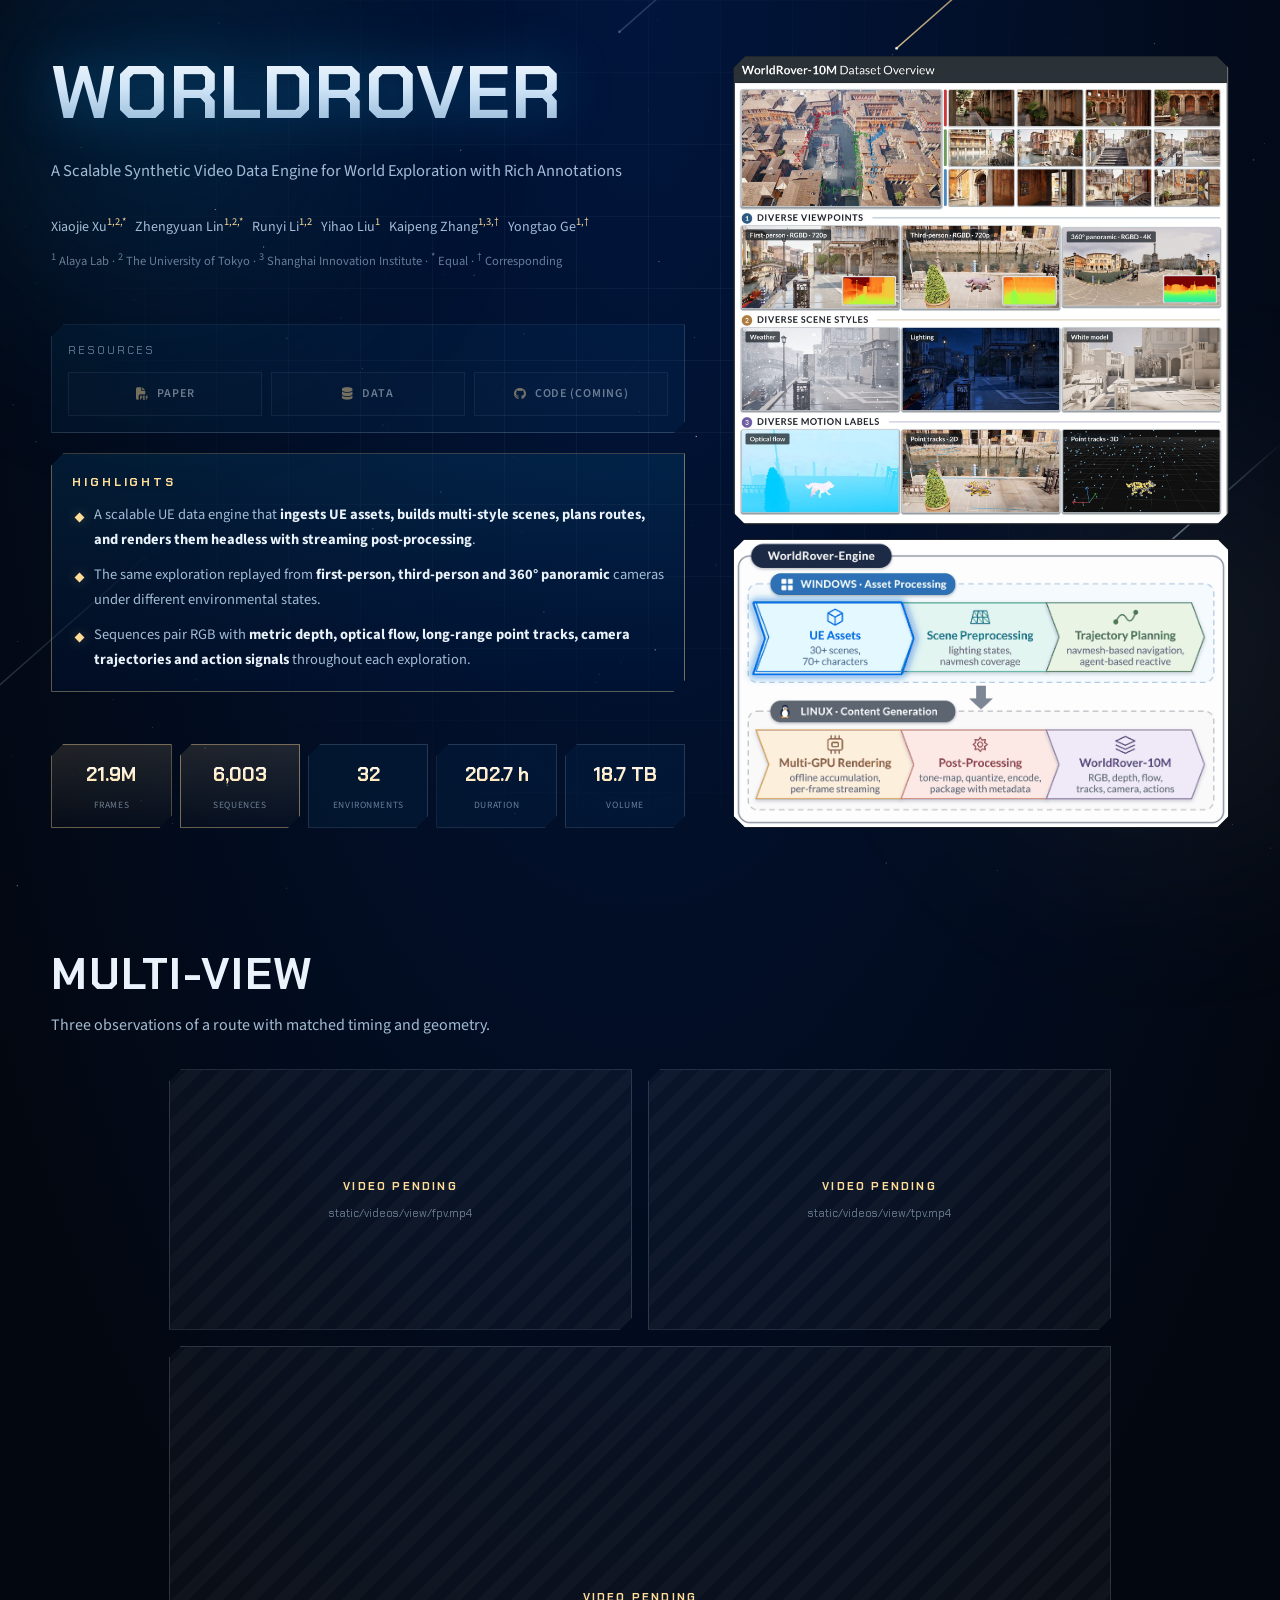
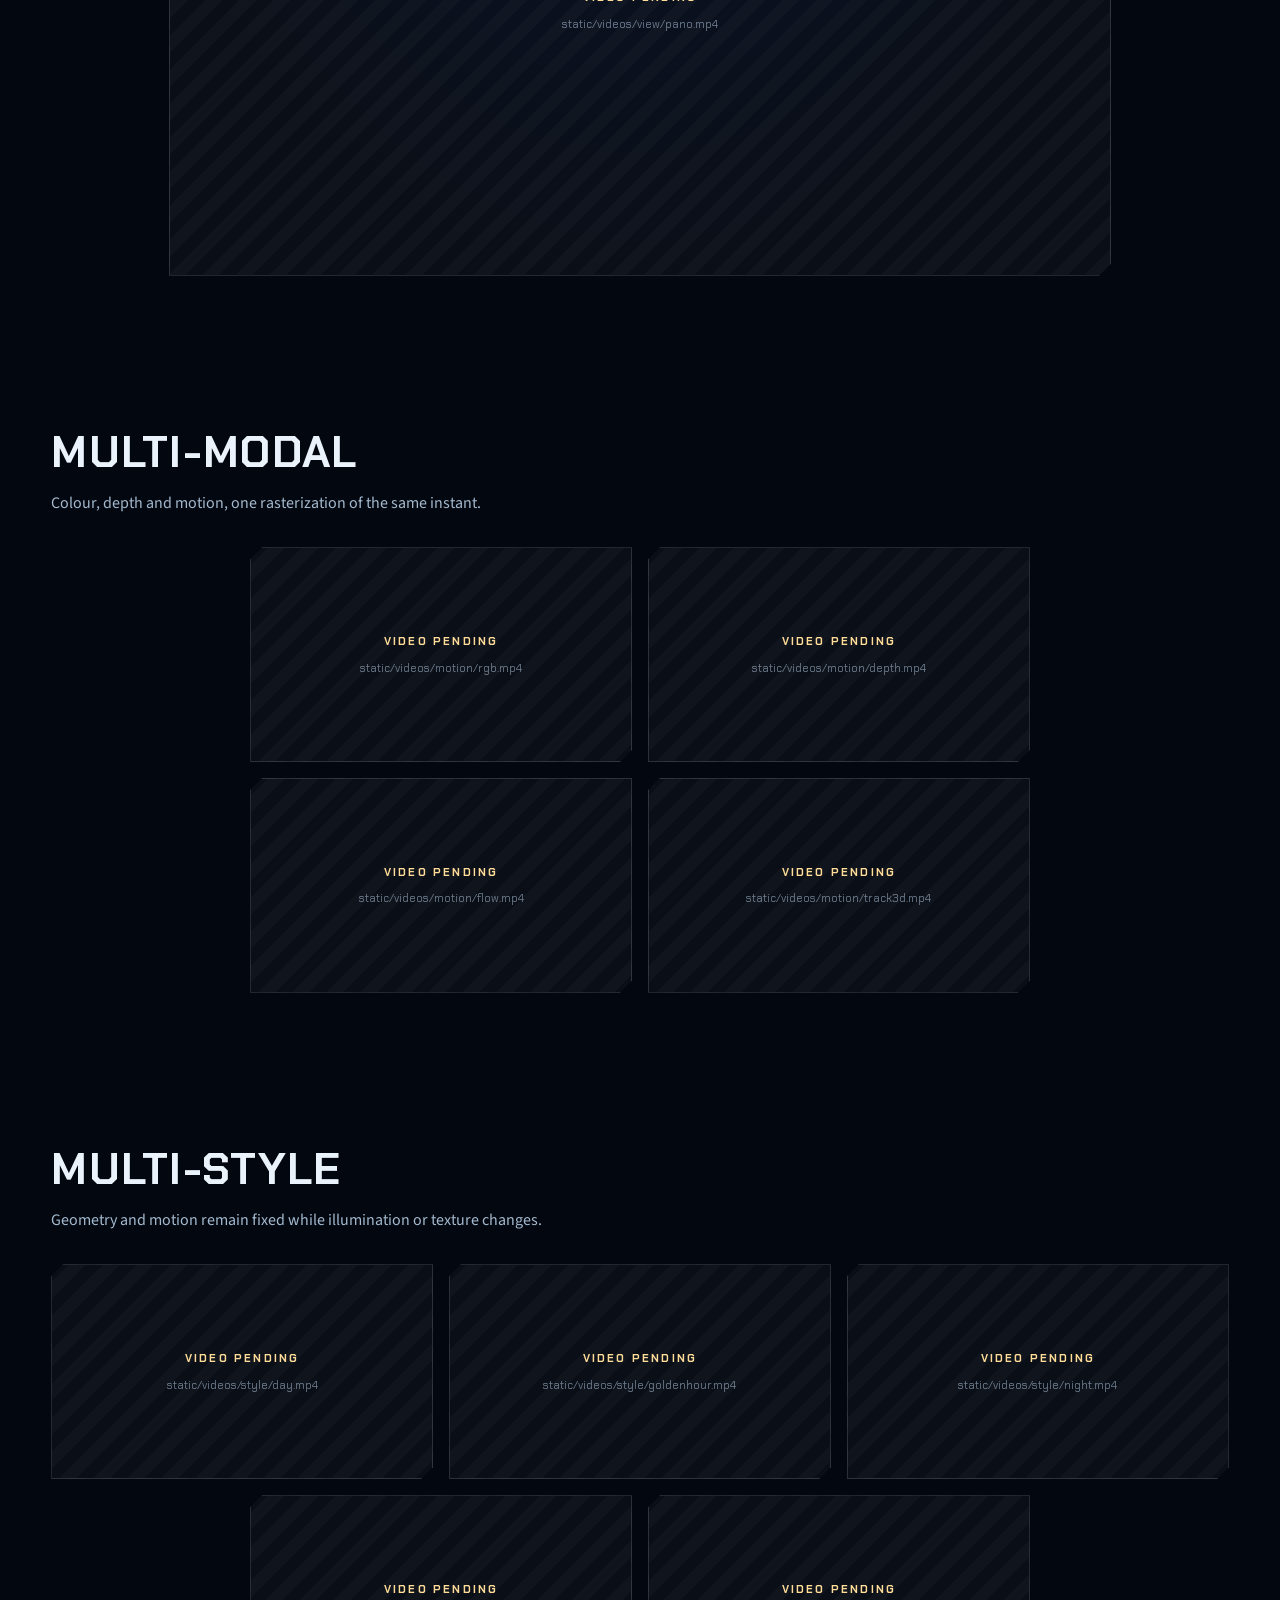
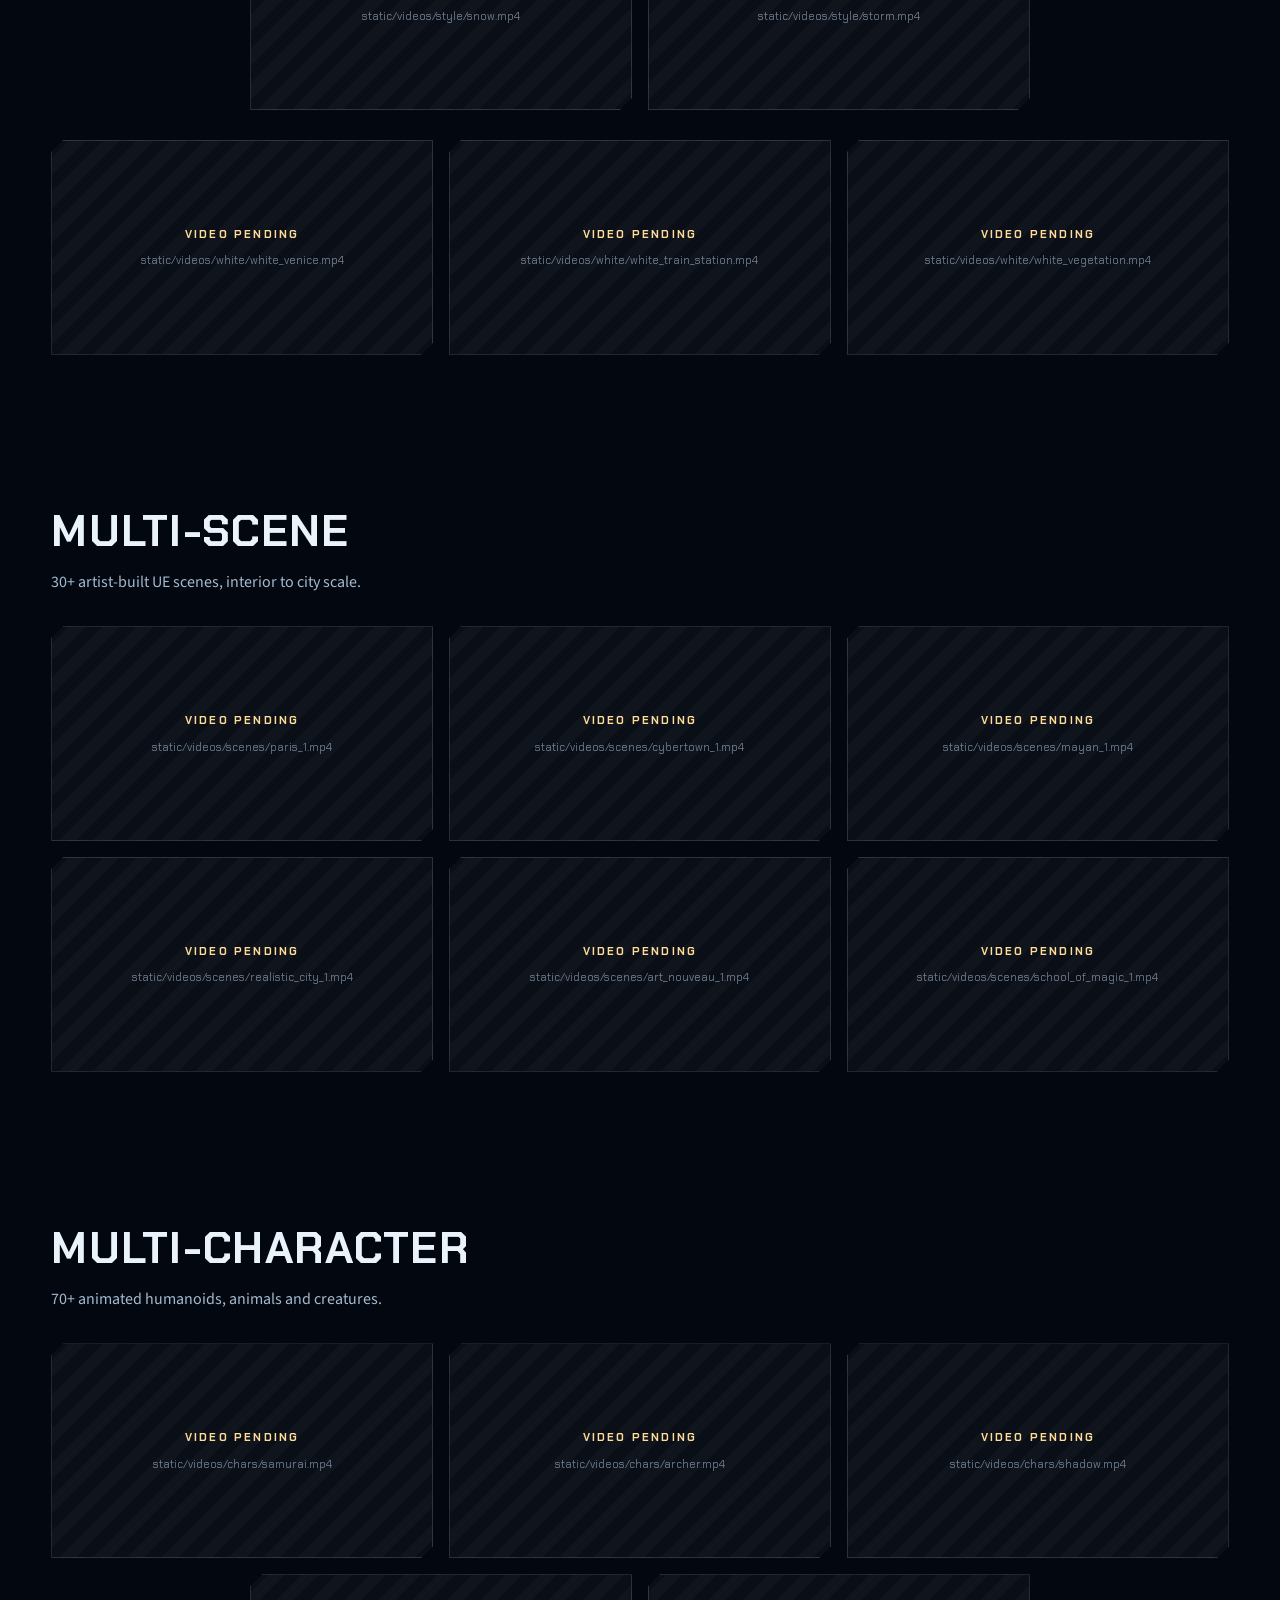
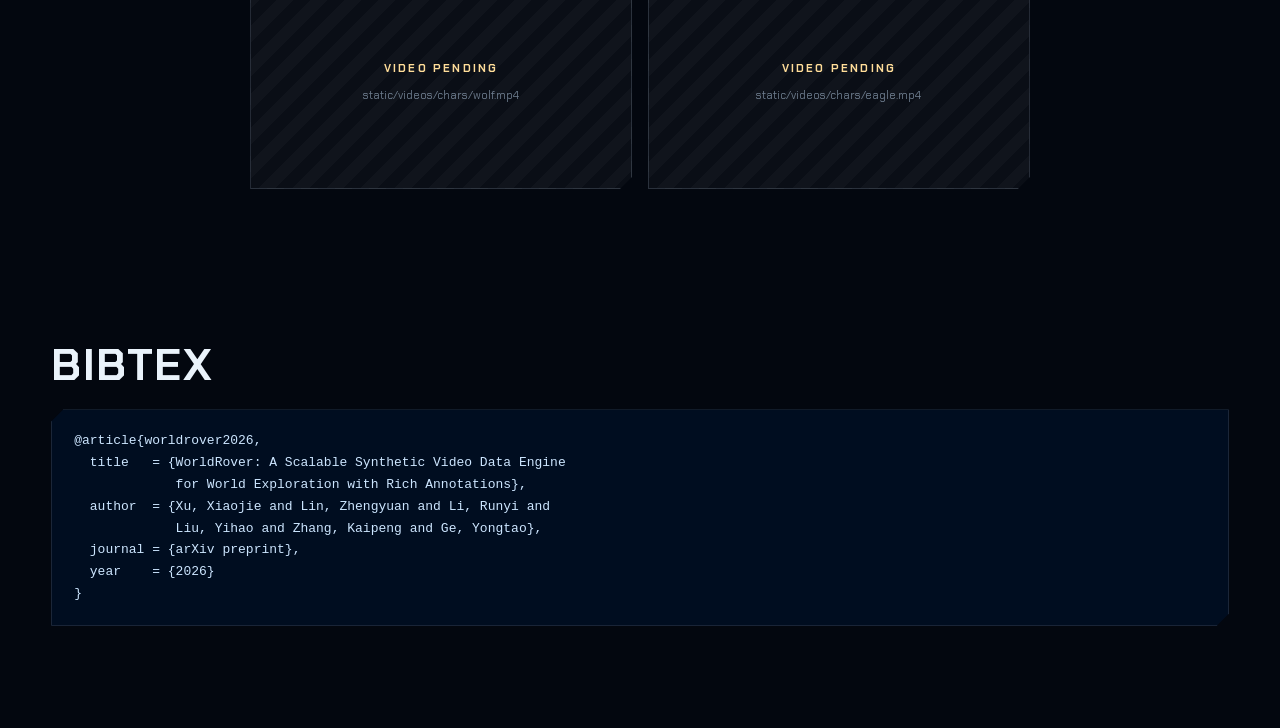
==== index.html @ b11e7f4e "Make videos play on phones, and stack every grid to one column there Playback: iOS checks muted and " ====
<!DOCTYPE html>
<html lang="en">
<head>
<meta charset="utf-8">
<meta name="viewport" content="width=device-width, initial-scale=1">
<title>WorldRover: A Scalable Synthetic Video Data Engine for World Exploration</title>
<meta name="description" content="WorldRover — a data engine for generating richly annotated, long-range explorations of artist-built environments.">

<meta property="og:title" content="WorldRover: A Scalable Synthetic Video Data Engine for World Exploration">
<meta property="og:description" content="A data engine for generating richly annotated, long-range explorations of artist-built environments.">
<meta property="og:url" content="https://alayalab.github.io/WorldRover/">
<meta property="og:image" content="https://alayalab.github.io/WorldRover/static/images/teaser.jpg">
<meta name="twitter:card" content="summary_large_image">

<link rel="icon" href="data:,">
<link rel="preconnect" href="https://fonts.googleapis.com">
<link rel="preconnect" href="https://fonts.gstatic.com" crossorigin>
<link href="https://fonts.googleapis.com/css2?family=Inter+Tight:wght@300;400;500;600;700&family=Space+Grotesk:wght@400;500;600;700&family=Chakra+Petch:wght@500;600;700&family=Source+Sans+3:wght@400;600;700&display=swap" rel="stylesheet">
<link rel="stylesheet" href="https://cdnjs.cloudflare.com/ajax/libs/font-awesome/6.5.0/css/all.min.css">
<link rel="stylesheet" href="static/css/site.css">
<link rel="stylesheet" href="static/css/sc2.css">
</head>
<body>

<div class="grid-bg"></div>
<div class="glow a"></div>
<div class="glow b"></div>
<div class="scroll-progress" id="progress"></div>

<nav class="side-nav">
  <a class="home" href="#top"><span class="lbl">WorldRover</span><span class="bar"></span></a>
  <a href="#multi-view"><span class="lbl">View</span><span class="bar"></span></a>
  <a href="#multi-modal"><span class="lbl">Modal</span><span class="bar"></span></a>
  <a href="#multi-style"><span class="lbl">Style</span><span class="bar"></span></a>
  <a href="#multi-scene"><span class="lbl">Scene</span><span class="bar"></span></a>
  <a href="#multi-character"><span class="lbl">Character</span><span class="bar"></span></a>
</nav>

<main id="top">

  <!-- ================= HERO ================= -->
  <section class="article-hero">
    <div class="wrap hero-grid">
      <div class="hero-text">
        <h1 class="hero-title"><span class="grad-accent">WorldRover</span></h1>
        <p class="hero-sub">A Scalable Synthetic Video Data Engine for World Exploration with Rich Annotations</p>
        <p class="hero-authors">
          Xiaojie Xu<sup>1,2,*</sup> &nbsp; Zhengyuan Lin<sup>1,2,*</sup> &nbsp; Runyi Li<sup>1,2</sup> &nbsp;
          Yihao Liu<sup>1</sup> &nbsp; Kaipeng Zhang<sup>1,3,†</sup> &nbsp; Yongtao Ge<sup>1,†</sup>
        </p>
        <p class="hero-affil"><sup>1</sup> Alaya Lab · <sup>2</sup> The University of Tokyo · <sup>3</sup> Shanghai Innovation Institute · <sup>*</sup> Equal · <sup>†</sup> Corresponding</p>

        <div class="release-links">
          <div class="release-links__title">Resources</div>
          <div class="release-links__grid">
            <a class="release-link release-link--dim" href="#"><i class="fas fa-file-pdf"></i> Paper</a>
            <a class="release-link release-link--dim" href="#"><i class="fas fa-database"></i> Data</a>
            <a class="release-link release-link--dim" href="#"><i class="fab fa-github"></i> Code (coming)</a>
          </div>
        </div>

        <div class="tldr-card">
          <div class="tldr-title">Highlights</div>
          <ul class="tldr-list">
            <li>A scalable UE data engine that <strong>ingests UE assets, builds multi-style scenes, plans routes, and renders them headless with streaming post-processing</strong>.</li>
            <li>The same exploration replayed from <strong>first-person, third-person and 360° panoramic</strong> cameras under different environmental states.</li>
            <li>Sequences pair RGB with <strong>metric depth, optical flow, long-range point tracks, camera trajectories and action signals</strong> throughout each exploration.</li>
          </ul>
        </div>

        <div class="stats-grid hero-stats">
          <div class="stat-card stat-card--hi"><div class="stat-value">21.9M</div><div class="stat-label">Frames</div></div>
          <div class="stat-card stat-card--hi"><div class="stat-value">6,003</div><div class="stat-label">Sequences</div></div>
          <div class="stat-card"><div class="stat-value">32</div><div class="stat-label">Environments</div></div>
          <div class="stat-card"><div class="stat-value">202.7 h</div><div class="stat-label">Duration</div></div>
          <div class="stat-card"><div class="stat-value">18.7 TB</div><div class="stat-label">Volume</div></div>
        </div>
      </div>

      <div class="hero-media">
        <div class="media-frame">
          <img src="static/images/teaser.jpg" alt="WorldRover-10M at a glance: diverse viewpoints, scene styles and motion labels.">
        </div>
        <div class="media-frame">
          <img src="static/images/engine.gif" alt="WorldRover-Engine pipeline, each stage highlighted in turn: asset processing on a Windows editor host, content generation headless on a multi-GPU Linux host.">
        </div>
      </div>
    </div>
  </section>

  <!-- ================= 02 MULTI-VIEW ================= -->
  <section class="block" id="multi-view">
    <div class="wrap reveal">
      <h2 class="title">Multi-View</h2>
      <p class="title-sub">Three observations of a route with matched timing and geometry.</p>
      <div class="shrink" data-sync>
        <div class="vgrid half">
        <figure>
          <div class="stage vid" data-src="static/videos/view/fpv.mp4">
            <span class="badge">First-person</span>
            <video muted loop playsinline webkit-playsinline preload="metadata" poster="static/videos/view/fpv.jpg"></video>
          </div>
        </figure>
        <figure>
          <div class="stage vid" data-src="static/videos/view/tpv.mp4">
            <span class="badge">Third-person</span>
            <video muted loop playsinline webkit-playsinline preload="metadata" poster="static/videos/view/tpv.jpg"></video>
          </div>
        </figure>
        </div>
        <div class="vgrid" style="margin-top:16px">
        <figure style="flex-basis:100%">
          <div class="stage vid pano" data-src="static/videos/view/pano.mp4">
            <span class="badge">360° panoramic</span>
            <video muted loop playsinline webkit-playsinline preload="metadata" poster="static/videos/view/pano.jpg"></video>
          </div>
        </figure>
        </div>
      </div>
    </div>
  </section>

  <!-- ================= 03 MULTI-MODAL ================= -->
  <section class="block" id="multi-modal">
    <div class="wrap reveal">
      <h2 class="title">Multi-Modal</h2>
      <p class="title-sub">Colour, depth and motion, one rasterization of the same instant.</p>
      <div class="vgrid two" data-sync>
        <figure>
          <div class="stage vid" data-src="static/videos/motion/rgb.mp4">
            <span class="badge">RGB video</span>
            <video muted loop playsinline webkit-playsinline preload="metadata" poster="static/videos/motion/rgb.jpg"></video>
          </div>
        </figure>
        <figure>
          <div class="stage vid" data-src="static/videos/motion/depth.mp4">
            <span class="badge">Metric depth</span>
            <video muted loop playsinline webkit-playsinline preload="metadata" poster="static/videos/motion/depth.jpg"></video>
          </div>
        </figure>
        <figure>
          <div class="stage vid" data-src="static/videos/motion/flow.mp4">
            <span class="badge">Optical flow</span>
            <video muted loop playsinline webkit-playsinline preload="metadata" poster="static/videos/motion/flow.jpg"></video>
          </div>
        </figure>
        <figure>
          <div class="stage vid" data-src="static/videos/motion/track3d.mp4">
            <span class="badge">Long-range point tracks</span>
            <video muted loop playsinline webkit-playsinline preload="metadata" poster="static/videos/motion/track3d.jpg"></video>
          </div>
        </figure>
      </div>
    </div>
  </section>

  <!-- ================= 04 MULTI-STYLE ================= -->
  <section class="block" id="multi-style">
    <div class="wrap reveal">
      <h2 class="title">Multi-Style</h2>
      <p class="title-sub">Geometry and motion remain fixed while illumination or texture changes.</p>
      <div class="vgrid" data-sync>
        <figure>
          <div class="stage vid" data-src="static/videos/style/day.mp4">
            <span class="badge">Day</span>
            <video muted loop playsinline webkit-playsinline preload="metadata" poster="static/videos/style/day.jpg"></video>
          </div>
        </figure>
        <figure>
          <div class="stage vid" data-src="static/videos/style/goldenhour.mp4">
            <span class="badge">Golden hour</span>
            <video muted loop playsinline webkit-playsinline preload="metadata" poster="static/videos/style/goldenhour.jpg"></video>
          </div>
        </figure>
        <figure>
          <div class="stage vid" data-src="static/videos/style/night.mp4">
            <span class="badge">Night</span>
            <video muted loop playsinline webkit-playsinline preload="metadata" poster="static/videos/style/night.jpg"></video>
          </div>
        </figure>
        <figure>
          <div class="stage vid" data-src="static/videos/style/snow.mp4">
            <span class="badge">Snow</span>
            <video muted loop playsinline webkit-playsinline preload="metadata" poster="static/videos/style/snow.jpg"></video>
          </div>
        </figure>
        <figure>
          <div class="stage vid" data-src="static/videos/style/storm.mp4">
            <span class="badge">Storm</span>
            <video muted loop playsinline webkit-playsinline preload="metadata" poster="static/videos/style/storm.jpg"></video>
          </div>
        </figure>
      </div>
      <div class="vgrid">
        <figure>
          <div class="stage vid" data-src="static/videos/white/white_venice.mp4">
            <span class="badge">White model · Venice</span>
            <video muted loop playsinline webkit-playsinline preload="metadata" poster="static/videos/white/white_venice.jpg"></video>
          </div>
        </figure>
        <figure>
          <div class="stage vid" data-src="static/videos/white/white_train_station.mp4">
            <span class="badge">White model · Train station</span>
            <video muted loop playsinline webkit-playsinline preload="metadata" poster="static/videos/white/white_train_station.jpg"></video>
          </div>
        </figure>
        <figure>
          <div class="stage vid" data-src="static/videos/white/white_vegetation.mp4">
            <span class="badge">White model · Village</span>
            <video muted loop playsinline webkit-playsinline preload="metadata" poster="static/videos/white/white_vegetation.jpg"></video>
          </div>
        </figure>
      </div>
    </div>
  </section>

  <!-- ================= 05 MULTI-SCENE ================= -->
  <section class="block" id="multi-scene">
    <div class="wrap reveal">
      <h2 class="title">Multi-Scene</h2>
      <p class="title-sub">30+ artist-built UE scenes, interior to city scale.</p>
      <div class="vgrid">
        <figure>
          <div class="stage vid" data-src="static/videos/scenes/paris_1.mp4">
            <span class="badge">Paris</span>
            <video muted loop playsinline webkit-playsinline preload="metadata" poster="static/videos/scenes/paris_1.jpg"></video>
          </div>
        </figure>
        <figure>
          <div class="stage vid" data-src="static/videos/scenes/cybertown_1.mp4">
            <span class="badge">Cyberpunk</span>
            <video muted loop playsinline webkit-playsinline preload="metadata" poster="static/videos/scenes/cybertown_1.jpg"></video>
          </div>
        </figure>
        <figure>
          <div class="stage vid" data-src="static/videos/scenes/mayan_1.mp4">
            <span class="badge">Mayan</span>
            <video muted loop playsinline webkit-playsinline preload="metadata" poster="static/videos/scenes/mayan_1.jpg"></video>
          </div>
        </figure>
        <figure>
          <div class="stage vid" data-src="static/videos/scenes/realistic_city_1.mp4">
            <span class="badge">Island city</span>
            <video muted loop playsinline webkit-playsinline preload="metadata" poster="static/videos/scenes/realistic_city_1.jpg"></video>
          </div>
        </figure>
        <figure>
          <div class="stage vid" data-src="static/videos/scenes/art_nouveau_1.mp4">
            <span class="badge">Art nouveau</span>
            <video muted loop playsinline webkit-playsinline preload="metadata" poster="static/videos/scenes/art_nouveau_1.jpg"></video>
          </div>
        </figure>
        <figure>
          <div class="stage vid" data-src="static/videos/scenes/school_of_magic_1.mp4">
            <span class="badge">Magic school</span>
            <video muted loop playsinline webkit-playsinline preload="metadata" poster="static/videos/scenes/school_of_magic_1.jpg"></video>
          </div>
        </figure>
      </div>    </div>
  </section>

  <!-- ================= 06 MULTI-CHARACTER ================= -->
  <section class="block" id="multi-character">
    <div class="wrap reveal">
      <h2 class="title">Multi-Character</h2>
      <p class="title-sub">70+ animated humanoids, animals and creatures.</p>
      <div class="vgrid">
        <figure>
          <div class="stage vid" data-src="static/videos/chars/samurai.mp4">
            <span class="badge">Samurai</span>
            <video muted loop playsinline webkit-playsinline preload="metadata" poster="static/videos/chars/samurai.jpg"></video>
          </div>
        </figure>
        <figure>
          <div class="stage vid" data-src="static/videos/chars/archer.mp4">
            <span class="badge">Archer</span>
            <video muted loop playsinline webkit-playsinline preload="metadata" poster="static/videos/chars/archer.jpg"></video>
          </div>
        </figure>
        <figure>
          <div class="stage vid" data-src="static/videos/chars/shadow.mp4">
            <span class="badge">Shadow</span>
            <video muted loop playsinline webkit-playsinline preload="metadata" poster="static/videos/chars/shadow.jpg"></video>
          </div>
        </figure>
        <figure>
          <div class="stage vid" data-src="static/videos/chars/wolf.mp4">
            <span class="badge">Wolf</span>
            <video muted loop playsinline webkit-playsinline preload="metadata" poster="static/videos/chars/wolf.jpg"></video>
          </div>
        </figure>
        <figure>
          <div class="stage vid" data-src="static/videos/chars/eagle.mp4">
            <span class="badge">Eagle</span>
            <video muted loop playsinline webkit-playsinline preload="metadata" poster="static/videos/chars/eagle.jpg"></video>
          </div>
        </figure>
      </div>    </div>
  </section>

  <!-- ================= BIBTEX ================= -->
  <section class="block" id="bibtex">
    <div class="wrap reveal">
      <h2 class="title">BibTeX</h2>
<pre><code>@article{worldrover2026,
  title   = {WorldRover: A Scalable Synthetic Video Data Engine
             for World Exploration with Rich Annotations},
  author  = {Xu, Xiaojie and Lin, Zhengyuan and Li, Runyi and
             Liu, Yihao and Zhang, Kaipeng and Ge, Yongtao},
  journal = {arXiv preprint},
  year    = {2026}
}</code></pre>
    </div>
  </section>

</main>

<script src="static/js/site.js"></script>
<script src="static/js/stars.js"></script>
</body>
</html>
---- static/css/site.css ----
/* WorldRover project page — renderer theme (after renderer-style.css).
   Dark violet, Inter Tight + Space Grotesk, fixed masked grid and glows. */

*,*::before,*::after{margin:0;padding:0;box-sizing:border-box}

:root{
  --accent:#b7a5ff;
  --accent-2:#7ad6ff;
  --accent-glow:rgba(183,165,255,.25);
  --bg:#05020b;
  --bg-2:#0a0616;
  --card:rgba(255,255,255,.04);
  --card-hover:rgba(255,255,255,.07);
  --text:#f0f0f5;
  --text-2:rgba(255,255,255,.74);
  --dim:rgba(255,255,255,.48);
  --border:rgba(255,255,255,.09);
  --border-accent:rgba(183,165,255,.32);
  --radius:14px;
  --maxw:1180px;
  --font:"Inter Tight",ui-sans-serif,system-ui,-apple-system,"Segoe UI","Noto Sans SC",sans-serif;
  --mono:"Space Grotesk",ui-sans-serif,system-ui,sans-serif;
}

html{scroll-behavior:smooth;scroll-padding-top:28px}
body{font-family:var(--font);color:var(--text);background:var(--bg);line-height:1.7;font-size:16px;
  -webkit-font-smoothing:antialiased;overflow-x:hidden}
img,video{max-width:100%;display:block}
a{color:var(--accent);text-decoration:none}

/* fixed masked grid + glows */
.grid-bg{position:fixed;inset:0;pointer-events:none;z-index:0;
  background-image:linear-gradient(rgba(255,255,255,.035) 1px,transparent 1px),
    linear-gradient(90deg,rgba(255,255,255,.035) 1px,transparent 1px);
  background-size:62px 62px;
  -webkit-mask-image:radial-gradient(ellipse at 50% 40%,#000 12%,transparent 72%);
  mask-image:radial-gradient(ellipse at 50% 40%,#000 12%,transparent 72%)}
.glow{position:fixed;z-index:0;pointer-events:none;border-radius:50%;filter:blur(90px);opacity:.5}
.glow.a{width:560px;height:560px;top:-160px;left:-120px;background:radial-gradient(circle,rgba(183,165,255,.35),transparent 70%)}
.glow.b{width:620px;height:620px;top:340px;right:-200px;background:radial-gradient(circle,rgba(122,214,255,.22),transparent 70%)}

/* scroll progress */
.scroll-progress{position:fixed;top:0;left:0;height:2px;width:0;z-index:9999;
  background:linear-gradient(90deg,var(--accent),#d4a5ff)}

.wrap{width:min(92vw,var(--maxw));margin:0 auto;position:relative;z-index:1}

/* ================= side rail ================= */

.side-nav{position:fixed;right:22px;top:50%;transform:translateY(-50%);z-index:900;
  display:flex;flex-direction:column;gap:15px;align-items:flex-end}
.side-nav a{display:flex;align-items:center;gap:10px;color:var(--dim);
  font-family:var(--mono);font-size:10.5px;letter-spacing:.16em;text-transform:uppercase;
  transition:color .2s}
.side-nav .lbl{opacity:.55;transition:opacity .2s}
.side-nav .bar{width:16px;height:2px;background:currentColor;transition:width .2s}
.side-nav a:hover{color:var(--text)}
.side-nav a:hover .lbl{opacity:1}
.side-nav a.on{color:var(--accent)}
.side-nav a.on .lbl{opacity:1}
.side-nav a.on .bar{width:30px}

/* wordmark: back to the top. Mixed case and no tracking so it still fits the
   page margin, where the uppercase section labels would not. */
.side-nav .home{margin-bottom:8px;padding-bottom:13px;border-bottom:1px solid var(--border);color:var(--text)}
.side-nav .home .lbl{opacity:1;font-size:12px;font-weight:700;letter-spacing:.02em;text-transform:none}
.side-nav .home:hover{color:var(--accent)}


/* ================= hero ================= */

.article-hero{padding:56px 0 40px;position:relative;z-index:1}
.hero-grid{display:grid;grid-template-columns:1.28fr 1fr;gap:48px;align-items:stretch}
.hero-text{display:flex;flex-direction:column;gap:24px}
.hero-tag{display:inline-block;font-family:var(--mono);font-size:11px;letter-spacing:.22em;
  text-transform:uppercase;color:var(--accent);border:1px solid var(--border-accent);
  border-radius:999px;padding:6px 14px;margin-bottom:22px}
.hero-title{font-size:clamp(40px,6vw,74px);line-height:1.02;letter-spacing:-.03em;font-weight:700}
.grad-accent{background:linear-gradient(120deg,#fff 0%,#e7dcff 40%,var(--accent) 75%,var(--accent-2) 100%);
  -webkit-background-clip:text;background-clip:text;-webkit-text-fill-color:transparent}
.hero-sub{margin-top:2px;color:var(--text-2);font-size:16.5px;max-width:none}
.hero-authors{margin-top:2px;color:var(--text-2);font-size:14px;line-height:1.9}
.hero-authors sup{color:var(--accent);font-size:10.5px}
.hero-affil{margin-top:-16px;color:var(--dim);font-size:12.5px}

/* release links */
.release-links{margin-top:auto;border:1px solid var(--border);border-radius:var(--radius);
  background:var(--card);padding:16px}
.release-links__title{font-family:var(--mono);font-size:11px;letter-spacing:.18em;text-transform:uppercase;
  color:var(--dim);margin-bottom:12px}
.release-links__grid{display:grid;grid-template-columns:repeat(3,1fr);gap:9px}
.release-link{display:flex;align-items:center;justify-content:center;gap:8px;
  border:1px solid var(--border);border-radius:10px;padding:11px 8px;color:var(--text);
  font-size:13px;background:rgba(255,255,255,.02);transition:.2s}
.release-link i{color:var(--accent)}
.release-link:hover{border-color:var(--border-accent);background:rgba(183,165,255,.08);transform:translateY(-2px)}
.release-link--dim{opacity:.45;pointer-events:none}

/* tldr card */
.tldr-card{margin-top:-4px;border:1px solid var(--border-accent);border-radius:var(--radius);
  background:linear-gradient(180deg,rgba(183,165,255,.08),rgba(183,165,255,.02));padding:18px 20px}
.tldr-title{font-family:var(--mono);font-size:12px;letter-spacing:.2em;text-transform:uppercase;
  color:var(--accent);margin-bottom:10px}
.tldr-list{list-style:none;display:flex;flex-direction:column;gap:11px}
.tldr-list li{position:relative;padding-left:22px;color:var(--text-2);font-size:14.5px}
.tldr-list li::before{content:"";position:absolute;left:4px;top:11px;width:7px;height:7px;border-radius:50%;
  background:var(--accent);box-shadow:0 0 10px var(--accent-glow)}
.tldr-list strong{color:var(--text)}

/* hero media */
.hero-media{display:flex;flex-direction:column;gap:14px}
.media-frame{position:relative;border:1px solid var(--border);border-radius:var(--radius);overflow:hidden;
  background:#000;box-shadow:0 30px 90px rgba(0,0,0,.5)}
.media-frame img{width:100%}
.media-chip{position:absolute;left:12px;top:12px;font-family:var(--mono);font-size:10px;letter-spacing:.12em;
  text-transform:uppercase;color:#fff;background:rgba(10,6,22,.7);border:1px solid var(--border);
  border-radius:999px;padding:5px 10px;z-index:2}
.media-cap{margin-top:0;color:var(--dim);font-size:12px;text-align:center;font-family:var(--mono);letter-spacing:.04em}

/* ================= section shell ================= */

section.block{padding:70px 0;position:relative;z-index:1}
section.block:last-of-type{padding-bottom:110px}
.eyebrow{font-family:var(--mono);font-size:11px;letter-spacing:.22em;text-transform:uppercase;color:var(--accent)}
h2.title{font-size:clamp(28px,3.6vw,44px);line-height:1.1;letter-spacing:-.02em;font-weight:700;margin-top:12px}
.title-sub{color:var(--text-2);margin-top:14px;max-width:70ch}

/* ================= stats ================= */

.stats-grid{display:grid;grid-template-columns:repeat(5,1fr);gap:14px;margin-top:34px}
.stat-card{border:1px solid var(--border);border-radius:var(--radius);background:var(--card);padding:22px 16px;
  transition:.25s}
.stat-card:hover{background:var(--card-hover);border-color:var(--border-accent);transform:translateY(-3px)}
.stat-card--hi{border-color:var(--border-accent);
  background:linear-gradient(180deg,rgba(183,165,255,.10),rgba(183,165,255,.02))}
.stat-value{font-family:var(--mono);font-size:clamp(24px,2.7vw,34px);font-weight:700;letter-spacing:-.02em;
  background:linear-gradient(120deg,#fff,var(--accent));-webkit-background-clip:text;background-clip:text;
  -webkit-text-fill-color:transparent}
.stat-label{color:var(--dim);font-size:12px;letter-spacing:.08em;text-transform:uppercase;margin-top:8px}

/* hero stats — five cards inside the narrower left column */
.hero-stats{margin-top:auto;gap:8px}
.hero-stats .stat-card{padding:14px 6px;text-align:center}
.hero-stats .stat-value{font-size:clamp(15px,1.5vw,20px)}
.hero-stats .stat-label{font-size:9.5px;letter-spacing:.06em;margin-top:5px}


/* ================= media tiles ================= */

/* one treatment for every clip: rounded stage, chip label, 16:9 */
.stage{position:relative;border:1px solid var(--border);border-radius:var(--radius);overflow:hidden;
  background:#000;transition:.25s}
.stage:hover{border-color:var(--border-accent)}
.stage video{width:100%;aspect-ratio:16/9;object-fit:cover}
.badge{position:absolute;left:14px;top:14px;font-family:var(--mono);font-size:11px;letter-spacing:.12em;
  text-transform:uppercase;color:#fff;background:rgba(10,6,22,.72);border:1px solid var(--border);
  border-radius:999px;padding:6px 12px;z-index:2;pointer-events:none}

.vgrid{display:flex;flex-wrap:wrap;justify-content:center;gap:16px;margin-top:30px}
.vgrid > figure{flex:0 1 calc((100% - 2 * 16px) / 3);min-width:0}
/* Multi-View runs a little narrower than the full column */
.shrink{max-width:80%;margin-inline:auto}
/* two tiles filling their row (Multi-View) */
.vgrid.half > figure{flex-basis:calc((100% - 16px) / 2)}
/* equirectangular panorama keeps its true 2:1 frame */
.stage.pano video{aspect-ratio:2 / 1}
/* two per row, but each tile the same width as a three-column row:
   cap the container at exactly two tiles plus one gap */
.vgrid.two{max-width:calc((100% - 32px) * 2 / 3 + 16px);margin-left:auto;margin-right:auto}
.vgrid.two > figure{flex-basis:calc((100% - 16px) / 2)}

/* generic framed figure (paper figures keep their own captions inside the art) */
.figure{border:1px solid var(--border);border-radius:var(--radius);overflow:hidden;background:var(--card);
  margin-top:24px}
.figure img{width:100%}
.figcap{color:var(--text-2);font-size:13.5px;padding:14px 18px;border-top:1px solid var(--border)}
.figcap b{color:var(--text)}

.duo{display:grid;grid-template-columns:1fr 1fr;gap:16px;margin-top:30px;align-items:start}
.duo .figure{margin-top:0}

/* pending clip */
.vid-missing{display:grid;place-items:center;aspect-ratio:16/9;
  background:repeating-linear-gradient(135deg,rgba(255,255,255,.03) 0 12px,rgba(255,255,255,.055) 12px 24px)}
.vid-note{text-align:center}
.vid-note b{display:block;font-family:var(--mono);font-size:11px;letter-spacing:.2em;text-transform:uppercase;
  color:var(--accent)}
.vid-note span{display:block;margin-top:8px;font-family:var(--mono);font-size:11px;color:var(--dim)}

/* ================= bibtex + footer ================= */

pre{background:var(--bg-2);border:1px solid var(--border);border-radius:var(--radius);padding:20px 22px;
  overflow-x:auto;color:#d8d2ee;font-family:var(--mono);font-size:13px;line-height:1.6;margin-top:20px}
footer{border-top:1px solid var(--border);padding:34px 0;margin-top:40px;position:relative;z-index:1}
footer .wrap{display:flex;justify-content:space-between;gap:16px;flex-wrap:wrap;color:var(--dim);font-size:13px}

/* ================= reveal ================= */

.reveal{opacity:0;transform:translateY(22px);transition:.7s}
.reveal.vis{opacity:1;transform:none}

@media(prefers-reduced-motion:reduce){
  .reveal{opacity:1;transform:none;transition:none}
  html{scroll-behavior:auto}
}

/* ================= responsive ================= */

@media(max-width:1320px){.side-nav{display:none}}

@media(max-width:900px){
  .hero-grid{grid-template-columns:1fr}
  .hero-media{position:static}
  .hero-text{display:block}
  .release-links{margin-top:26px}
  .hero-stats{margin-top:16px}
  .stats-grid{grid-template-columns:repeat(2,1fr)}
  .release-links__grid{grid-template-columns:repeat(3,1fr)}
  .side-nav{display:none}
  .vgrid > figure{flex-basis:calc((100% - 16px) / 2)}
  .vgrid.two{max-width:none}
  .shrink{max-width:none}
  .duo{grid-template-columns:1fr}
}

@media(max-width:600px){
  .vgrid > figure,
  .vgrid.two > figure,
  .vgrid.half > figure{flex-basis:100%}
  section.block{padding:52px 0}
}
---- static/css/sc2.css ----
/* WorldRover — StarCraft II palette. Loaded after site.css.
   Colours sampled from starcraft2.blizzard.com: deep navy #001845, bright blue
   #0E86CA, pale blue #CCE6FF, gold #FFDD99. Blizzard's UI is angular — square
   corners, gold hairline buttons, clipped panel edges — so the radii go to 0
   and the accent glows become sharp gold rules. */

:root{
  --accent:#ffdd99;              /* gold — the "立即暢玩" button */
  --accent-2:#4fb8ee;            /* protoss blue */
  --accent-glow:rgba(255,221,153,.28);
  --bg:#03070f;
  --bg-2:#001028;
  --navy:#001845;
  --steel:#0e86ca;
  --card:rgba(14,134,202,.07);
  --card-hover:rgba(14,134,202,.13);
  --text:#eaf3fb;
  --text-2:rgba(204,230,255,.80);
  --dim:rgba(204,230,255,.50);
  --border:rgba(204,230,255,.16);
  --border-accent:rgba(255,221,153,.45);
  --radius:0px;
  /* body stays Source Sans — what Blizzard itself uses, and what long
     paragraphs need. Chakra Petch carries the display layer: its clipped
     terminals echo the panel corner cuts. It covers titles,
     section headings, badges, stat numbers and the rail. */
  --font:"Source Sans 3","Source Sans Pro",ui-sans-serif,system-ui,"Noto Sans SC",sans-serif;
  --mono:"Chakra Petch",ui-sans-serif,system-ui,sans-serif;
}

/* ---------- ground ---------- */

/* starfield + meteors (static/js/stars.js injects the canvas) */
.sky{position:fixed;inset:0;z-index:0;pointer-events:none}


body{background:
  radial-gradient(ellipse 90% 50% at 50% 0%, rgba(0,24,69,.85), transparent 70%),
  var(--bg)}

.grid-bg{
  background-image:linear-gradient(rgba(204,230,255,.05) 1px,transparent 1px),
    linear-gradient(90deg,rgba(204,230,255,.05) 1px,transparent 1px);
  background-size:72px 72px}

.glow.a{background:radial-gradient(circle,rgba(14,134,202,.42),transparent 70%)}
.glow.b{background:radial-gradient(circle,rgba(255,221,153,.16),transparent 70%)}

.scroll-progress{background:linear-gradient(90deg,var(--steel),var(--accent))}

/* ---------- side rail ---------- */

.side-nav a{font-weight:600;letter-spacing:.2em}
.side-nav a.on{color:var(--accent)}

/* ---------- hero ---------- */

.hero-tag{border-radius:0;border-color:var(--border-accent);color:var(--accent);font-weight:600}

.hero-title{font-family:var(--mono);text-transform:uppercase;letter-spacing:.01em;
  font-weight:700}
.grad-accent{background:linear-gradient(180deg,#ffffff 0%,#cfe4f7 45%,#7fa8cc 100%);
  -webkit-background-clip:text;background-clip:text;-webkit-text-fill-color:transparent;
  filter:drop-shadow(0 0 26px rgba(14,134,202,.45))}

/* ---------- panels ---------- */

/* Blizzard clips the corners of its panels rather than rounding them. */
.release-links,.tldr-card,.stat-card,.figure,.stage,pre{
  clip-path:polygon(12px 0, 100% 0, 100% calc(100% - 12px), calc(100% - 12px) 100%, 0 100%, 0 12px)}

/* The hero figures are white documents whose own card is rounded, so a square
   corner leaves a few pixels of white against the dark page. Cut all four. */
.media-frame{
  clip-path:polygon(12px 0, calc(100% - 12px) 0, 100% 12px, 100% calc(100% - 12px),
                    calc(100% - 12px) 100%, 12px 100%, 0 calc(100% - 12px), 0 12px)}

.release-link{border-radius:0;text-transform:uppercase;letter-spacing:.08em;font-size:12px;font-weight:600}
.release-link:hover{border-color:var(--accent);background:rgba(255,221,153,.10)}

.tldr-card{background:linear-gradient(180deg,rgba(14,134,202,.14),rgba(0,24,69,.25));
  border-color:var(--border-accent)}
.tldr-title{color:var(--accent);font-weight:700;letter-spacing:.24em}
.tldr-list li::before{border-radius:0;transform:rotate(45deg);background:var(--accent);
  box-shadow:0 0 12px var(--accent-glow)}

/* ---------- sections ---------- */

.eyebrow{color:var(--accent-2);font-weight:600;letter-spacing:.24em}
h2.title{font-family:var(--mono);text-transform:uppercase;letter-spacing:.03em}

/* ---------- stats ---------- */

.stat-card--hi{background:linear-gradient(180deg,rgba(255,221,153,.12),rgba(255,221,153,.02));
  border-color:var(--border-accent)}
.stat-value{font-family:var(--mono);background:linear-gradient(180deg,#ffffff,var(--accent));
  -webkit-background-clip:text;background-clip:text;-webkit-text-fill-color:transparent;
  font-weight:700;letter-spacing:0}
.stat-card:hover{border-color:var(--accent)}

/* ---------- media ---------- */

.badge{border-radius:0;background:rgba(0,16,40,.82);border-color:var(--border-accent);
  color:var(--accent);text-transform:uppercase;letter-spacing:.14em;font-weight:600}
.stage:hover{border-color:var(--accent)}
.figcap{background:rgba(0,16,40,.5)}
.media-cap{text-transform:uppercase;letter-spacing:.14em}

.vid-note b{color:var(--accent)}

/* ---------- code + footer ---------- */

pre{background:rgba(0,16,40,.7);color:#cce6ff;border-color:var(--border)}
footer{border-top:1px solid rgba(204,230,255,.18)}
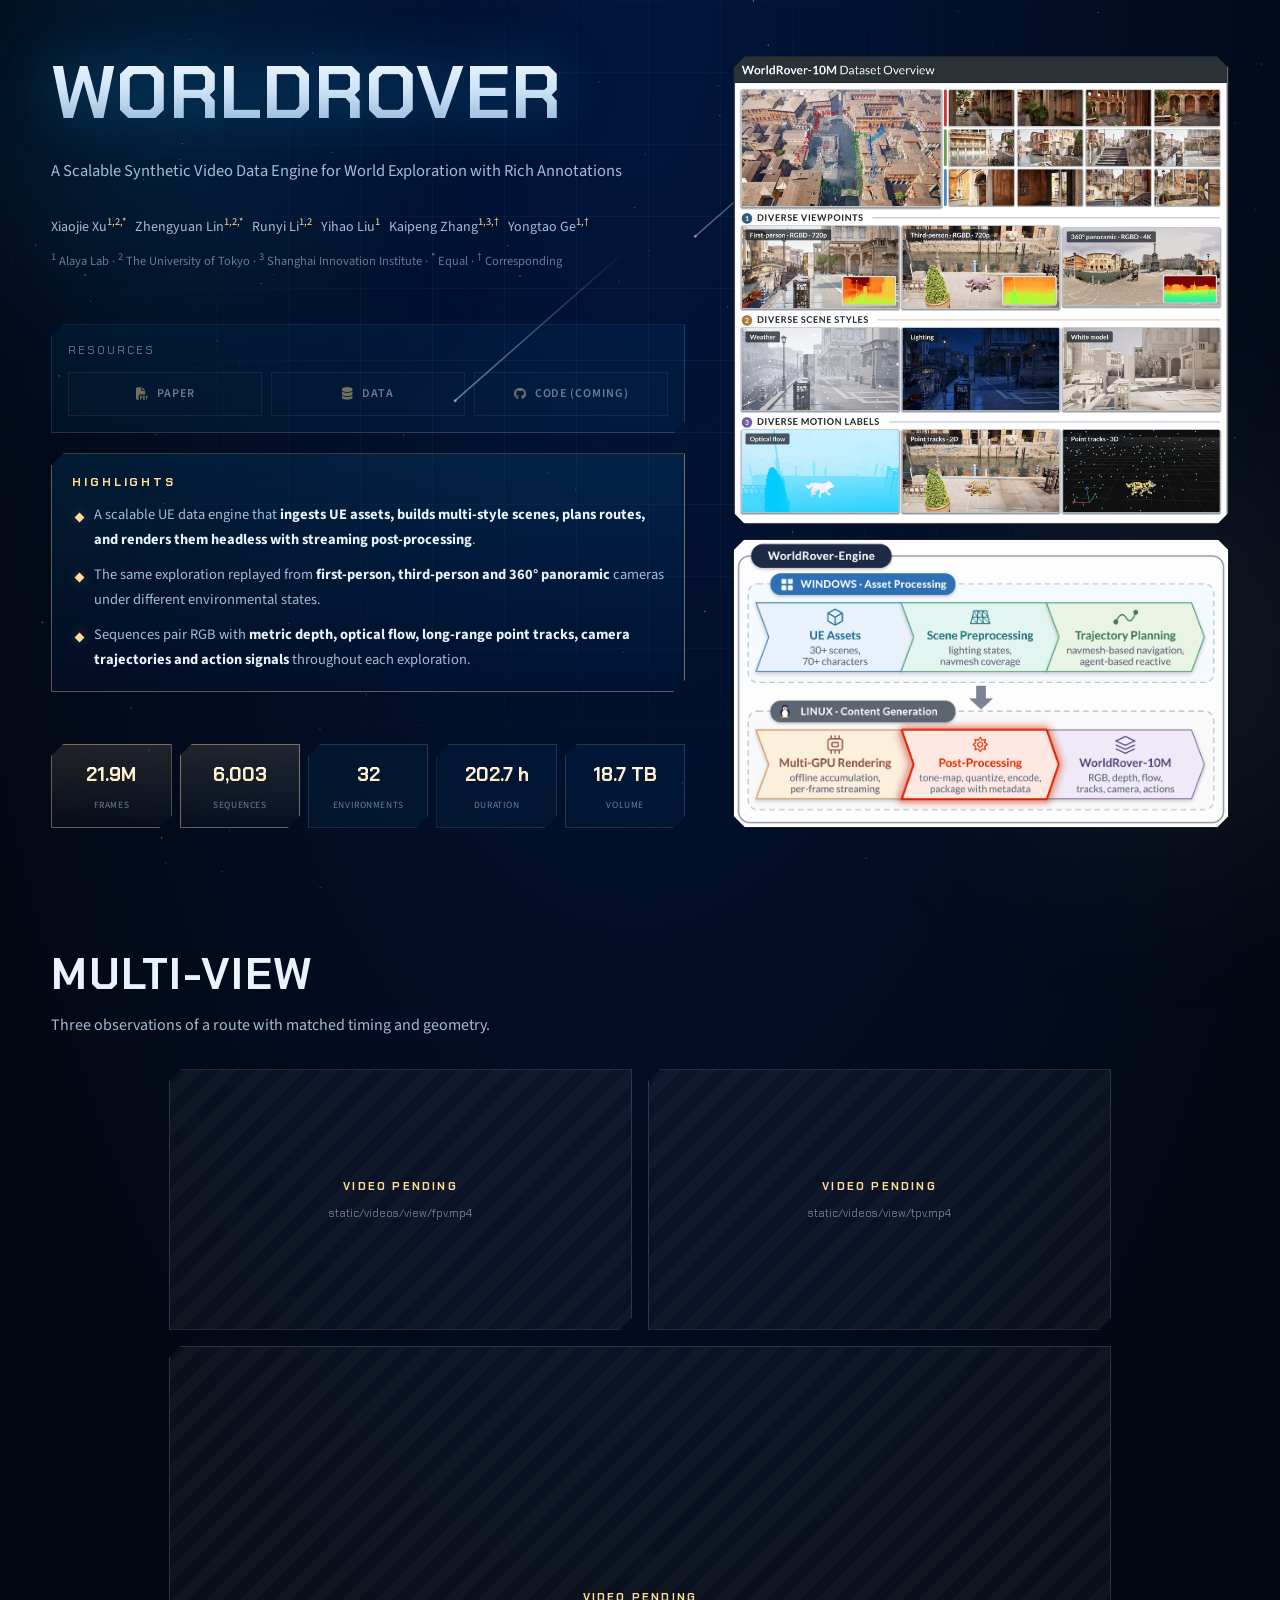
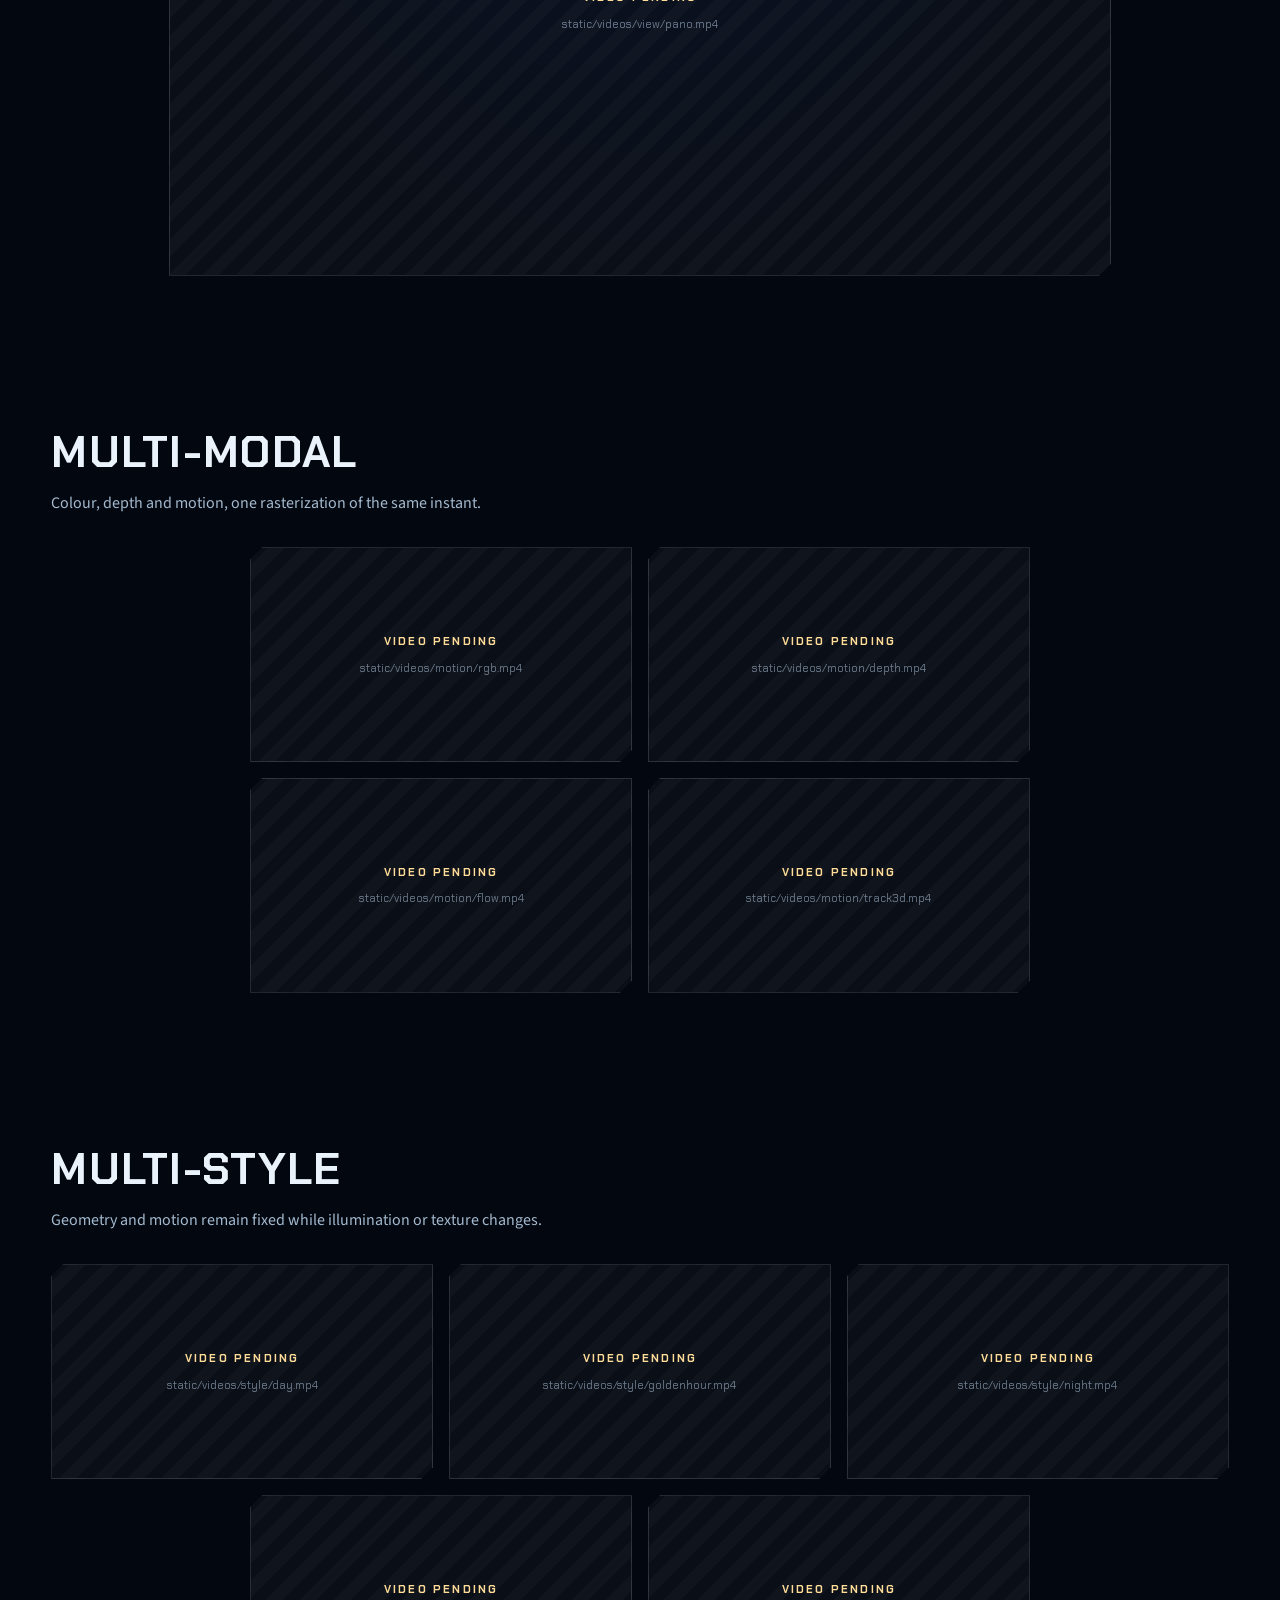
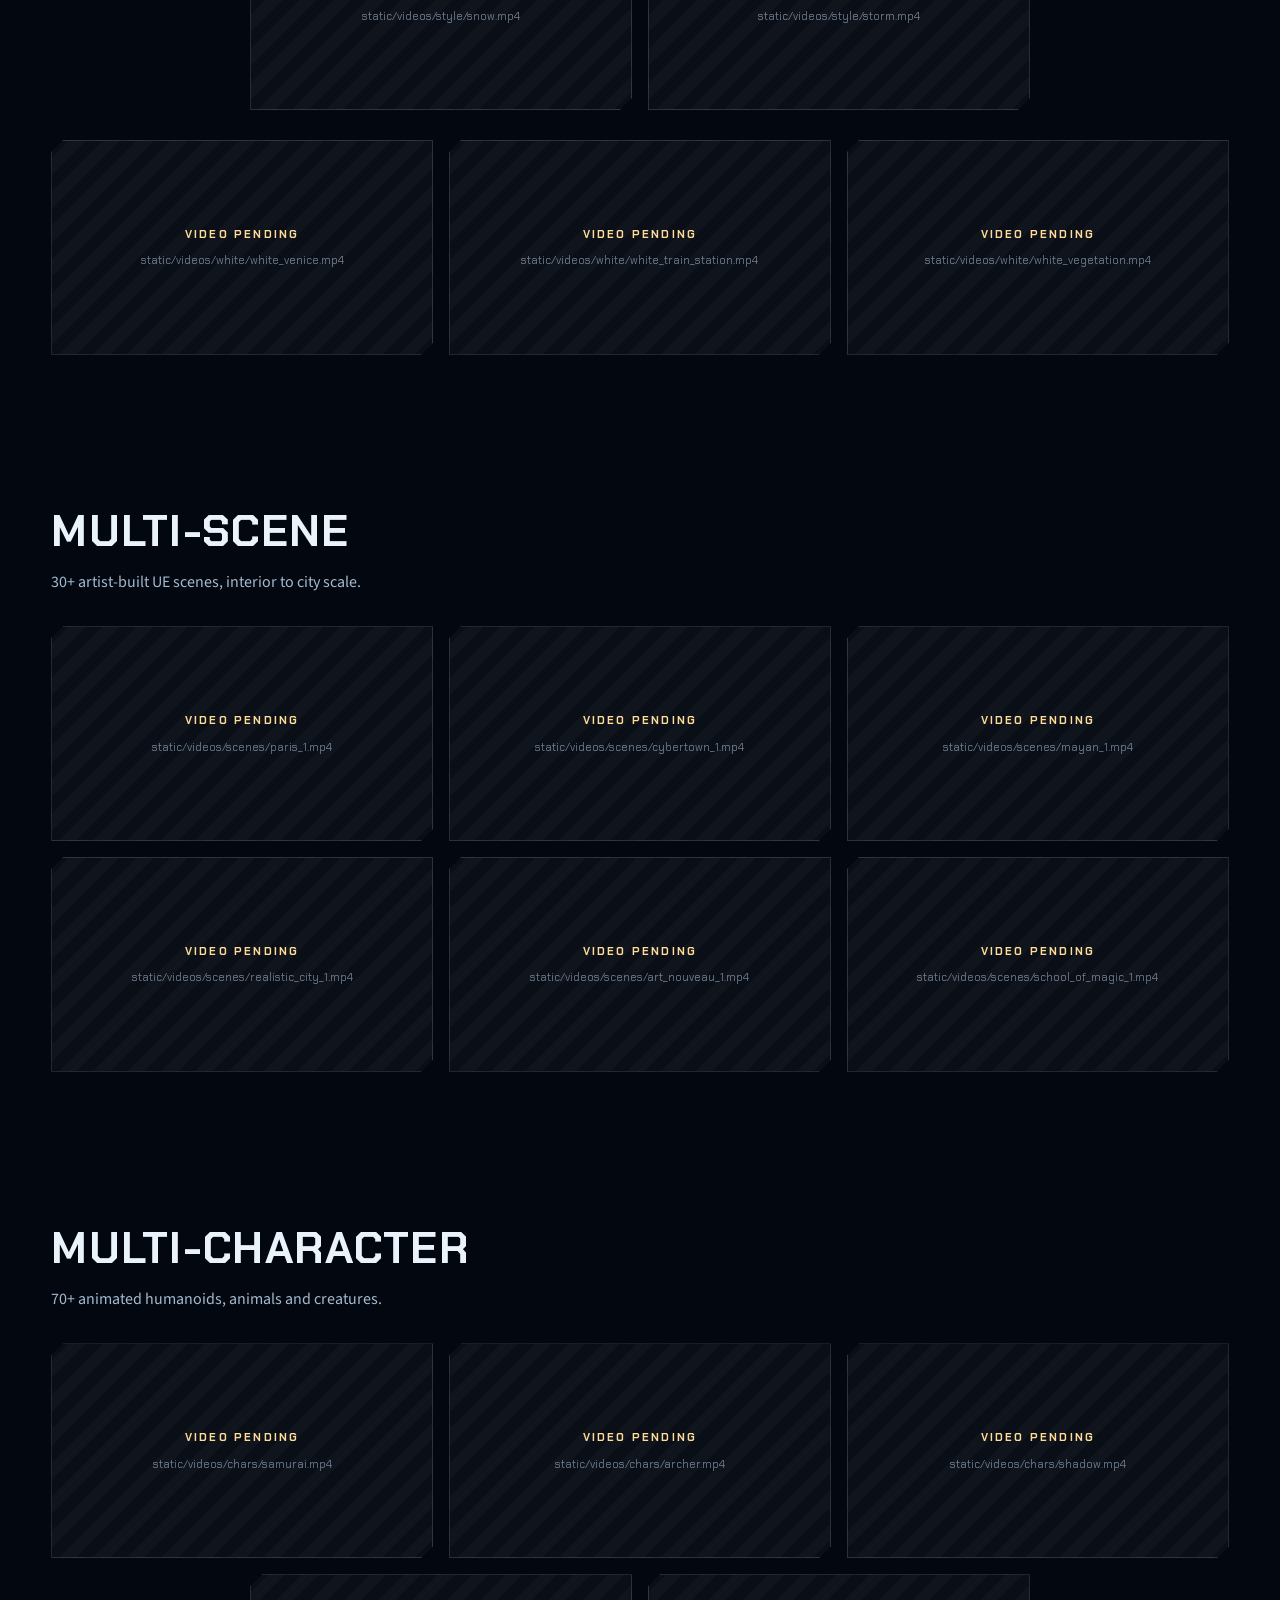
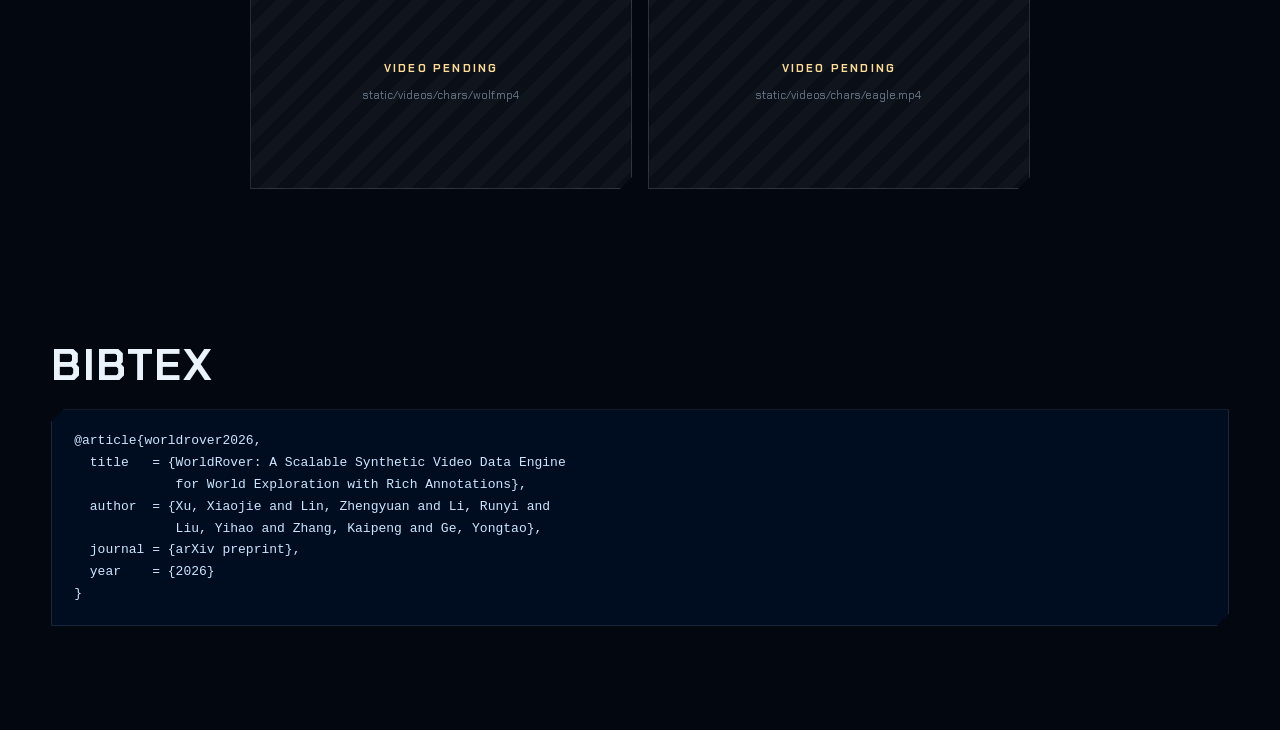
==== commit 6611f5f3: "Use the Alaya Lab mark as the favicon, and meter clips while they buffer Favicon: the mark alone — t" ====
--- a/index.html
+++ b/index.html
@@ -12,7 +12,9 @@
 <meta property="og:image" content="https://alayalab.github.io/WorldRover/static/images/teaser.jpg">
 <meta name="twitter:card" content="summary_large_image">
 
-<link rel="icon" href="data:,">
+<link rel="icon" type="image/png" sizes="32x32" href="static/images/favicon-32.png">
+<link rel="icon" type="image/png" sizes="192x192" href="static/images/favicon-192.png">
+<link rel="apple-touch-icon" href="static/images/apple-touch-icon.png">
 <link rel="preconnect" href="https://fonts.googleapis.com">
 <link rel="preconnect" href="https://fonts.gstatic.com" crossorigin>
 <link href="https://fonts.googleapis.com/css2?family=Inter+Tight:wght@300;400;500;600;700&family=Space+Grotesk:wght@400;500;600;700&family=Chakra+Petch:wght@500;600;700&family=Source+Sans+3:wght@400;600;700&display=swap" rel="stylesheet">
--- a/static/css/site.css
+++ b/static/css/site.css
@@ -43,6 +43,8 @@
 .scroll-progress{position:fixed;top:0;left:0;height:2px;width:0;z-index:9999;
   background:linear-gradient(90deg,var(--accent),#d4a5ff)}
 
+.sky{position:fixed;inset:0;z-index:0;pointer-events:none}
+
 .wrap{width:min(92vw,var(--maxw));margin:0 auto;position:relative;z-index:1}
 
 /* ================= side rail ================= */
@@ -179,6 +181,20 @@
 .duo{display:grid;grid-template-columns:1fr 1fr;gap:16px;margin-top:30px;align-items:start}
 .duo .figure{margin-top:0}
 
+
+/* buffering meter, shown only while a clip is still arriving */
+.vid-load{position:absolute;left:0;right:0;bottom:0;z-index:3;pointer-events:none;
+  display:flex;align-items:center;gap:8px;padding:0 10px 8px;
+  transition:opacity .35s}
+.vid-load.is-done{opacity:0}
+.vid-load__bar{flex:1;height:2px;background:var(--accent);transform:scaleX(0);
+  transform-origin:left center;transition:transform .25s ease-out;
+  box-shadow:0 0 8px var(--accent-glow)}
+.vid-load__pct{font-family:var(--mono);font-size:10px;letter-spacing:.1em;
+  color:var(--accent);min-width:3.2em;text-align:right}
+.vid-load::before{content:"";position:absolute;left:0;right:0;bottom:0;height:34px;
+  background:linear-gradient(to top,rgba(0,0,0,.55),transparent);z-index:-1}
+
 /* pending clip */
 .vid-missing{display:grid;place-items:center;aspect-ratio:16/9;
   background:repeating-linear-gradient(135deg,rgba(255,255,255,.03) 0 12px,rgba(255,255,255,.055) 12px 24px)}
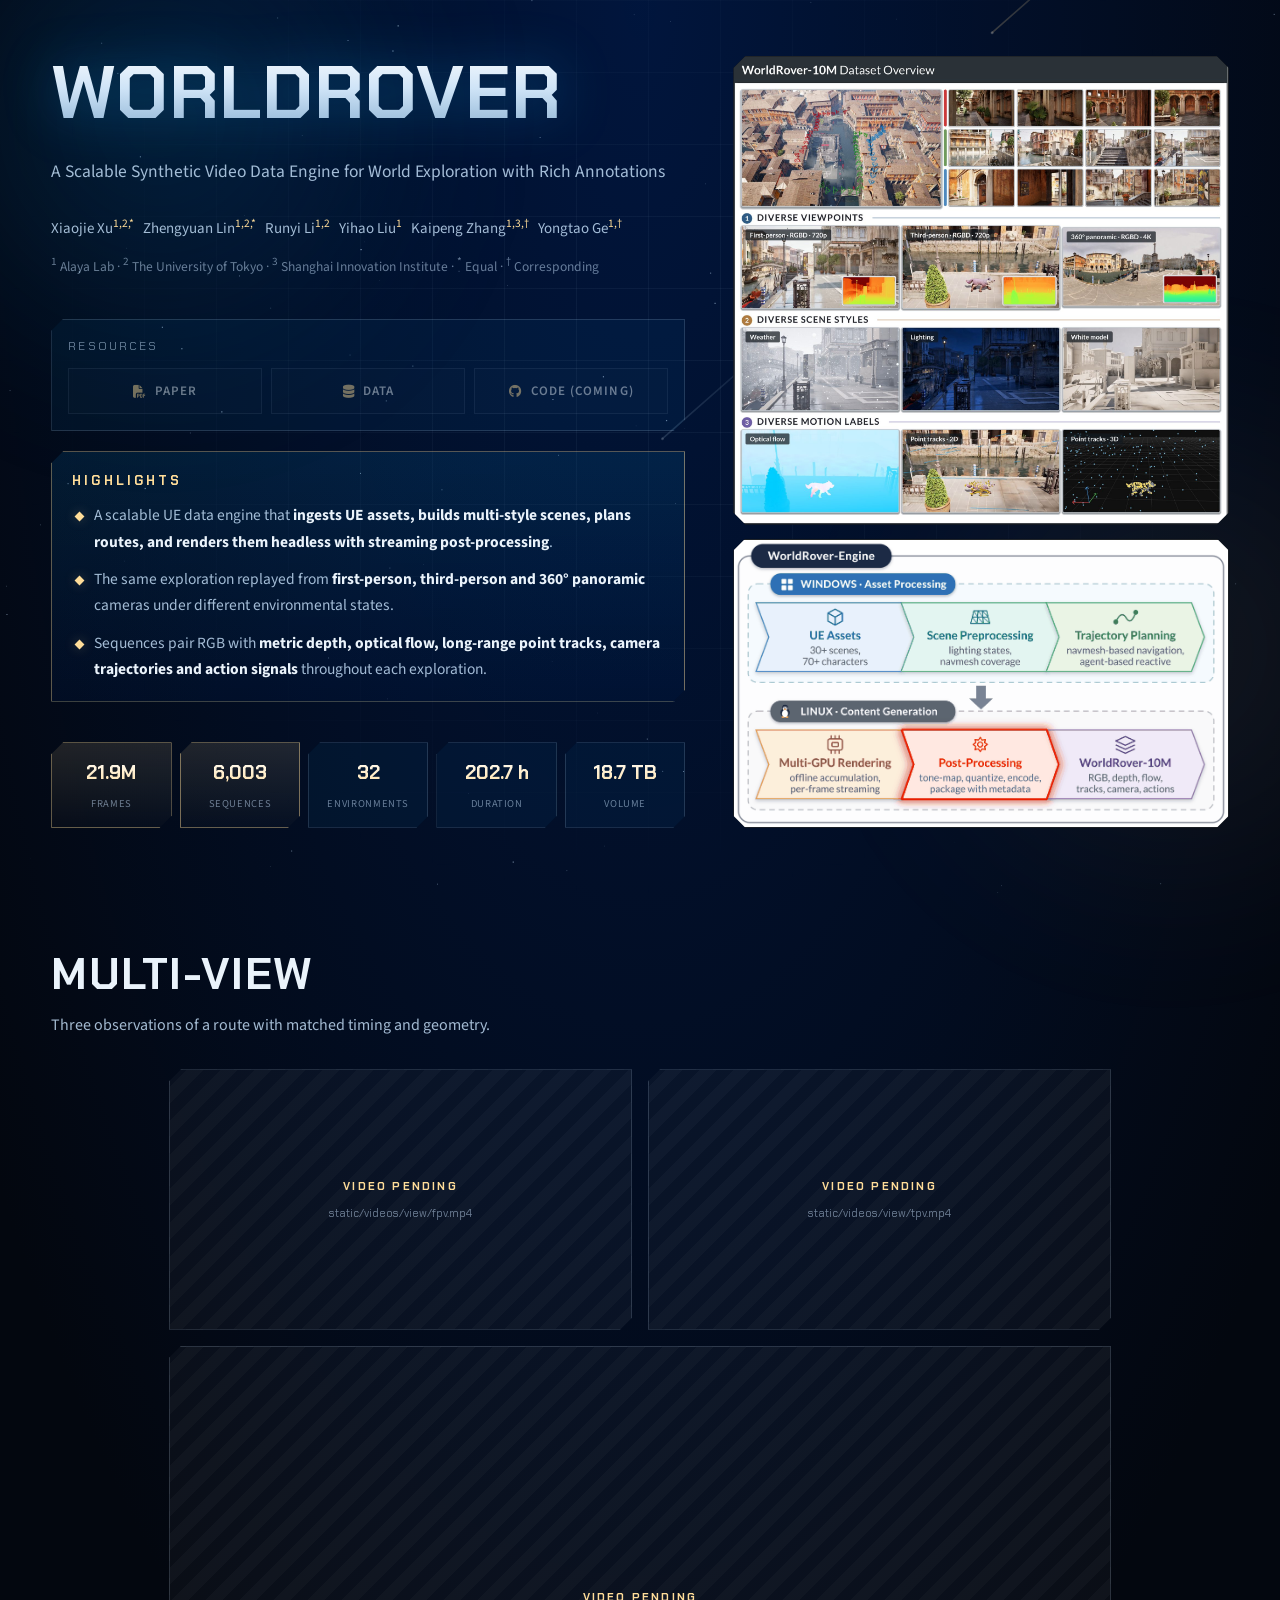
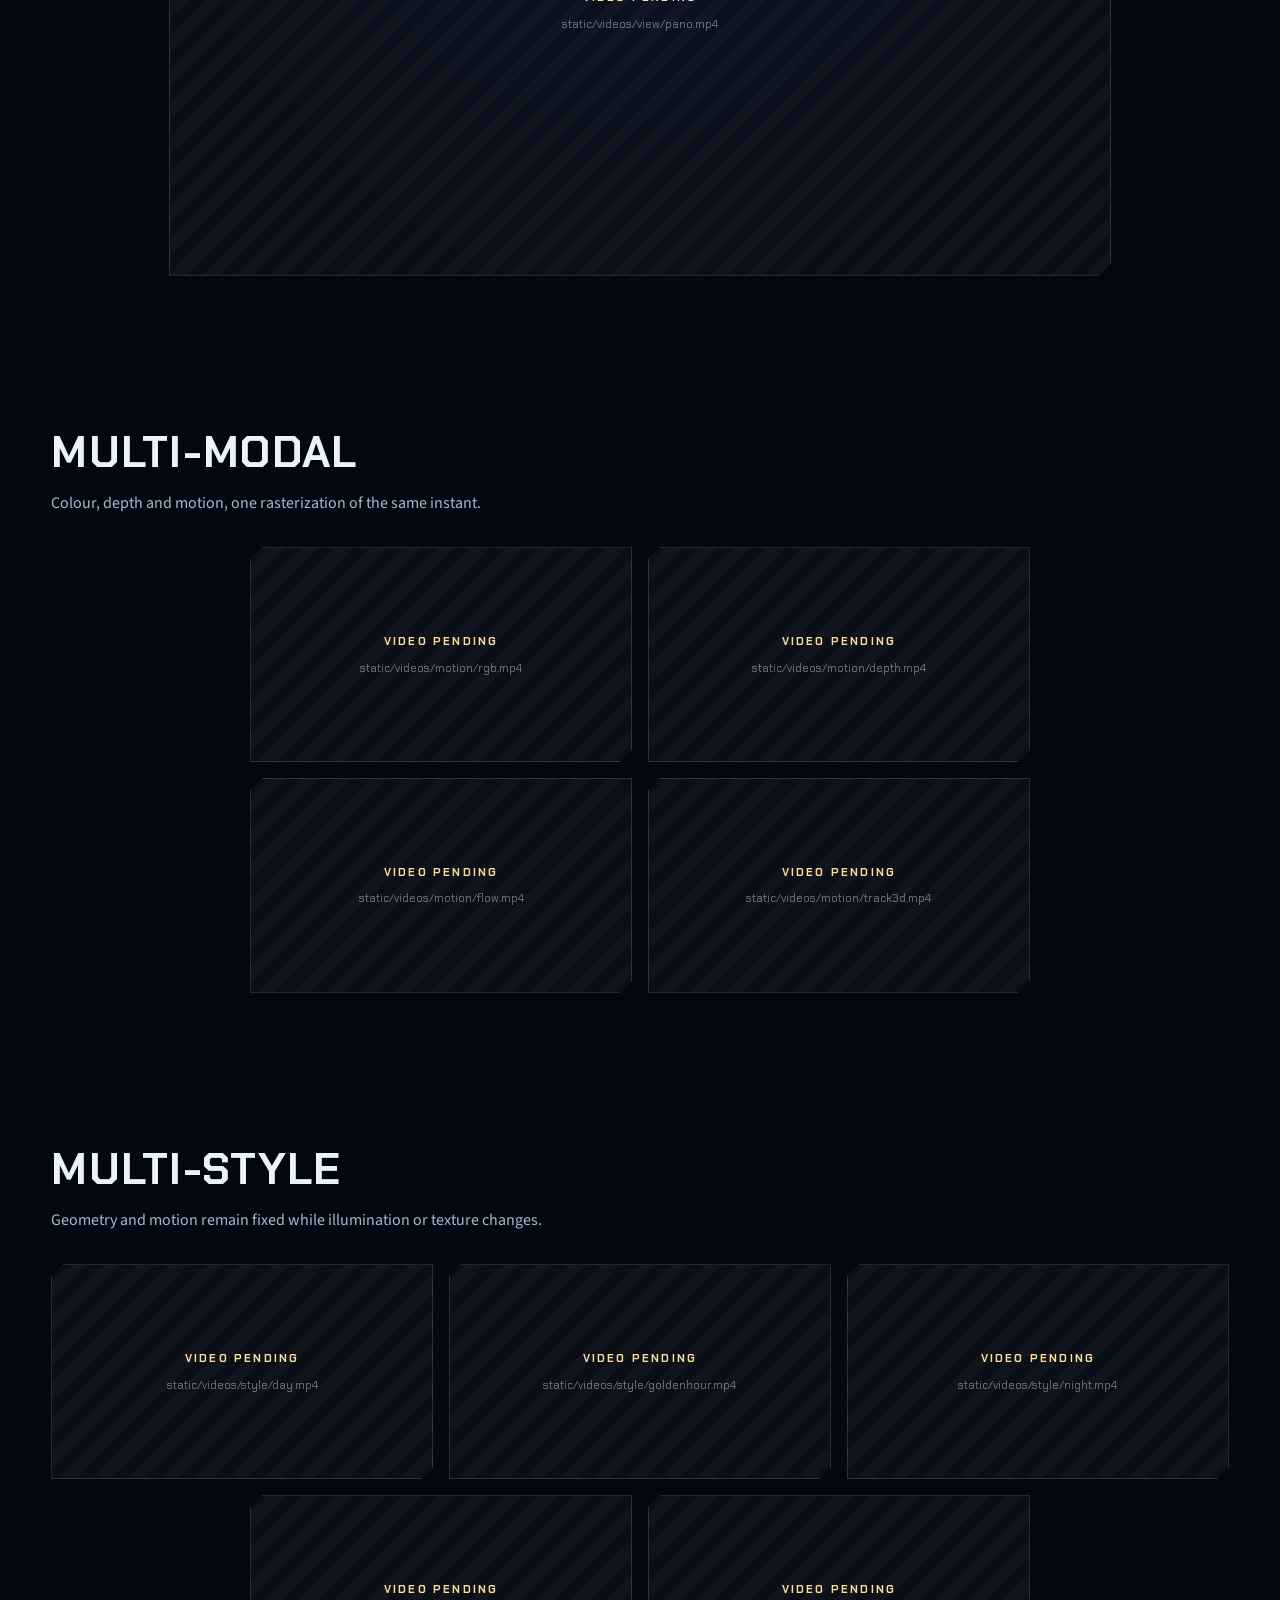
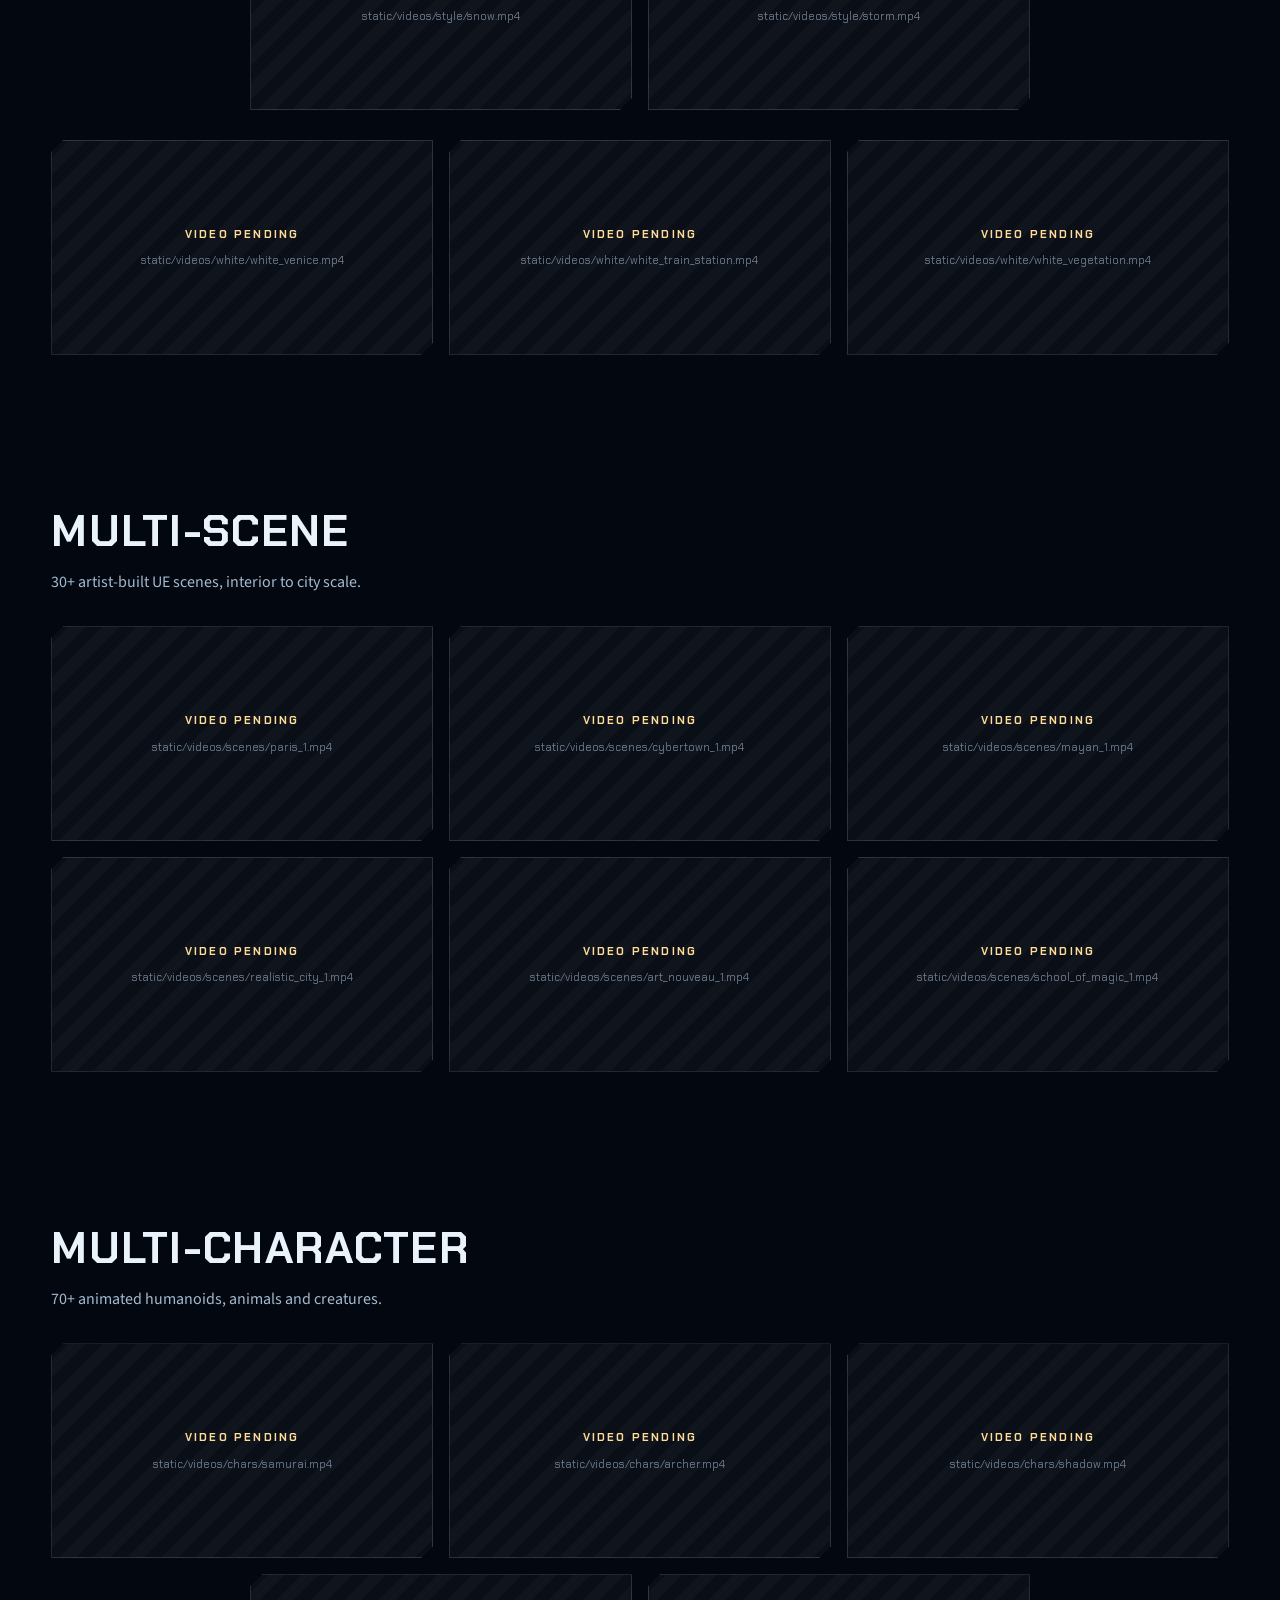
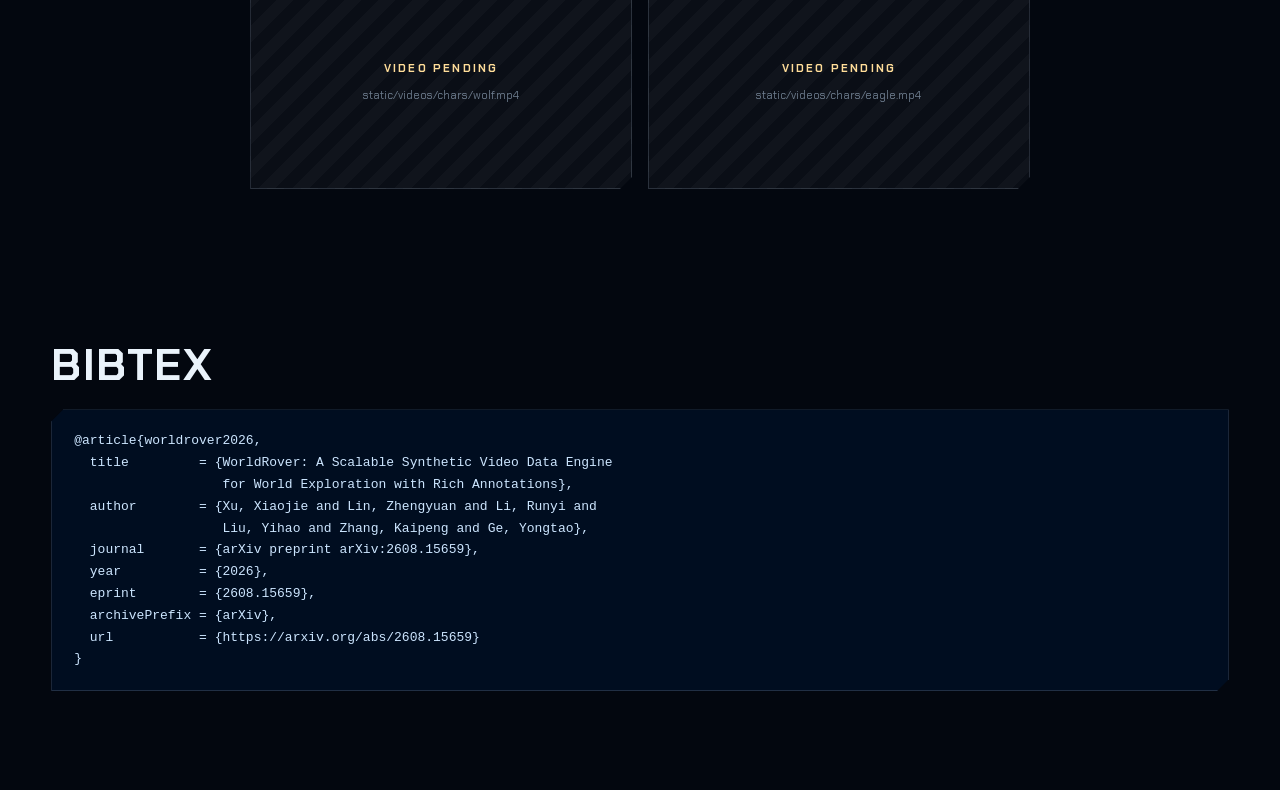
==== commit d6dc5e17: "Cite the arXiv entry Adds eprint, archivePrefix and url so the entry resolves to arxiv.org/abs/2608." ====
--- a/index.html
+++ b/index.html
@@ -305,12 +305,15 @@
     <div class="wrap reveal">
       <h2 class="title">BibTeX</h2>
 <pre><code>@article{worldrover2026,
-  title   = {WorldRover: A Scalable Synthetic Video Data Engine
-             for World Exploration with Rich Annotations},
-  author  = {Xu, Xiaojie and Lin, Zhengyuan and Li, Runyi and
-             Liu, Yihao and Zhang, Kaipeng and Ge, Yongtao},
-  journal = {arXiv preprint},
-  year    = {2026}
+  title         = {WorldRover: A Scalable Synthetic Video Data Engine
+                   for World Exploration with Rich Annotations},
+  author        = {Xu, Xiaojie and Lin, Zhengyuan and Li, Runyi and
+                   Liu, Yihao and Zhang, Kaipeng and Ge, Yongtao},
+  journal       = {arXiv preprint arXiv:2608.15659},
+  year          = {2026},
+  eprint        = {2608.15659},
+  archivePrefix = {arXiv},
+  url           = {https://arxiv.org/abs/2608.15659}
 }</code></pre>
     </div>
   </section>
--- a/static/css/site.css
+++ b/static/css/site.css
@@ -80,20 +80,20 @@
 .hero-title{font-size:clamp(40px,6vw,74px);line-height:1.02;letter-spacing:-.03em;font-weight:700}
 .grad-accent{background:linear-gradient(120deg,#fff 0%,#e7dcff 40%,var(--accent) 75%,var(--accent-2) 100%);
   -webkit-background-clip:text;background-clip:text;-webkit-text-fill-color:transparent}
-.hero-sub{margin-top:2px;color:var(--text-2);font-size:16.5px;max-width:none}
-.hero-authors{margin-top:2px;color:var(--text-2);font-size:14px;line-height:1.9}
-.hero-authors sup{color:var(--accent);font-size:10.5px}
-.hero-affil{margin-top:-16px;color:var(--dim);font-size:12.5px}
+.hero-sub{margin-top:2px;color:var(--text-2);font-size:17.5px;max-width:none}
+.hero-authors{margin-top:2px;color:var(--text-2);font-size:15px;line-height:1.9}
+.hero-authors sup{color:var(--accent);font-size:11.5px}
+.hero-affil{margin-top:-16px;color:var(--dim);font-size:13.5px}
 
 /* release links */
 .release-links{margin-top:auto;border:1px solid var(--border);border-radius:var(--radius);
   background:var(--card);padding:16px}
-.release-links__title{font-family:var(--mono);font-size:11px;letter-spacing:.18em;text-transform:uppercase;
+.release-links__title{font-family:var(--mono);font-size:12px;letter-spacing:.18em;text-transform:uppercase;
   color:var(--dim);margin-bottom:12px}
 .release-links__grid{display:grid;grid-template-columns:repeat(3,1fr);gap:9px}
 .release-link{display:flex;align-items:center;justify-content:center;gap:8px;
   border:1px solid var(--border);border-radius:10px;padding:11px 8px;color:var(--text);
-  font-size:13px;background:rgba(255,255,255,.02);transition:.2s}
+  font-size:14px;background:rgba(255,255,255,.02);transition:.2s}
 .release-link i{color:var(--accent)}
 .release-link:hover{border-color:var(--border-accent);background:rgba(183,165,255,.08);transform:translateY(-2px)}
 .release-link--dim{opacity:.45;pointer-events:none}
@@ -101,10 +101,10 @@
 /* tldr card */
 .tldr-card{margin-top:-4px;border:1px solid var(--border-accent);border-radius:var(--radius);
   background:linear-gradient(180deg,rgba(183,165,255,.08),rgba(183,165,255,.02));padding:18px 20px}
-.tldr-title{font-family:var(--mono);font-size:12px;letter-spacing:.2em;text-transform:uppercase;
+.tldr-title{font-family:var(--mono);font-size:13px;letter-spacing:.2em;text-transform:uppercase;
   color:var(--accent);margin-bottom:10px}
 .tldr-list{list-style:none;display:flex;flex-direction:column;gap:11px}
-.tldr-list li{position:relative;padding-left:22px;color:var(--text-2);font-size:14.5px}
+.tldr-list li{position:relative;padding-left:22px;color:var(--text-2);font-size:15.5px}
 .tldr-list li::before{content:"";position:absolute;left:4px;top:11px;width:7px;height:7px;border-radius:50%;
   background:var(--accent);box-shadow:0 0 10px var(--accent-glow)}
 .tldr-list strong{color:var(--text)}
@@ -143,8 +143,8 @@
 /* hero stats — five cards inside the narrower left column */
 .hero-stats{margin-top:auto;gap:8px}
 .hero-stats .stat-card{padding:14px 6px;text-align:center}
-.hero-stats .stat-value{font-size:clamp(15px,1.5vw,20px)}
-.hero-stats .stat-label{font-size:9.5px;letter-spacing:.06em;margin-top:5px}
+.hero-stats .stat-value{font-size:clamp(16px,1.5vw,21px)}
+.hero-stats .stat-label{font-size:10.5px;letter-spacing:.06em;margin-top:5px}
 
 
 /* ================= media tiles ================= */
@@ -191,7 +191,7 @@
   transform-origin:left center;transition:transform .25s ease-out;
   box-shadow:0 0 8px var(--accent-glow)}
 .vid-load__pct{font-family:var(--mono);font-size:10px;letter-spacing:.1em;
-  color:var(--accent);min-width:3.2em;text-align:right}
+  color:var(--accent);min-width:7.5em;text-align:right;white-space:nowrap}
 .vid-load::before{content:"";position:absolute;left:0;right:0;bottom:0;height:34px;
   background:linear-gradient(to top,rgba(0,0,0,.55),transparent);z-index:-1}
 
--- a/static/css/sc2.css
+++ b/static/css/sc2.css
@@ -75,7 +75,7 @@
   clip-path:polygon(12px 0, calc(100% - 12px) 0, 100% 12px, 100% calc(100% - 12px),
                     calc(100% - 12px) 100%, 12px 100%, 0 calc(100% - 12px), 0 12px)}
 
-.release-link{border-radius:0;text-transform:uppercase;letter-spacing:.08em;font-size:12px;font-weight:600}
+.release-link{border-radius:0;text-transform:uppercase;letter-spacing:.08em;font-size:13px;font-weight:600}
 .release-link:hover{border-color:var(--accent);background:rgba(255,221,153,.10)}
 
 .tldr-card{background:linear-gradient(180deg,rgba(14,134,202,.14),rgba(0,24,69,.25));
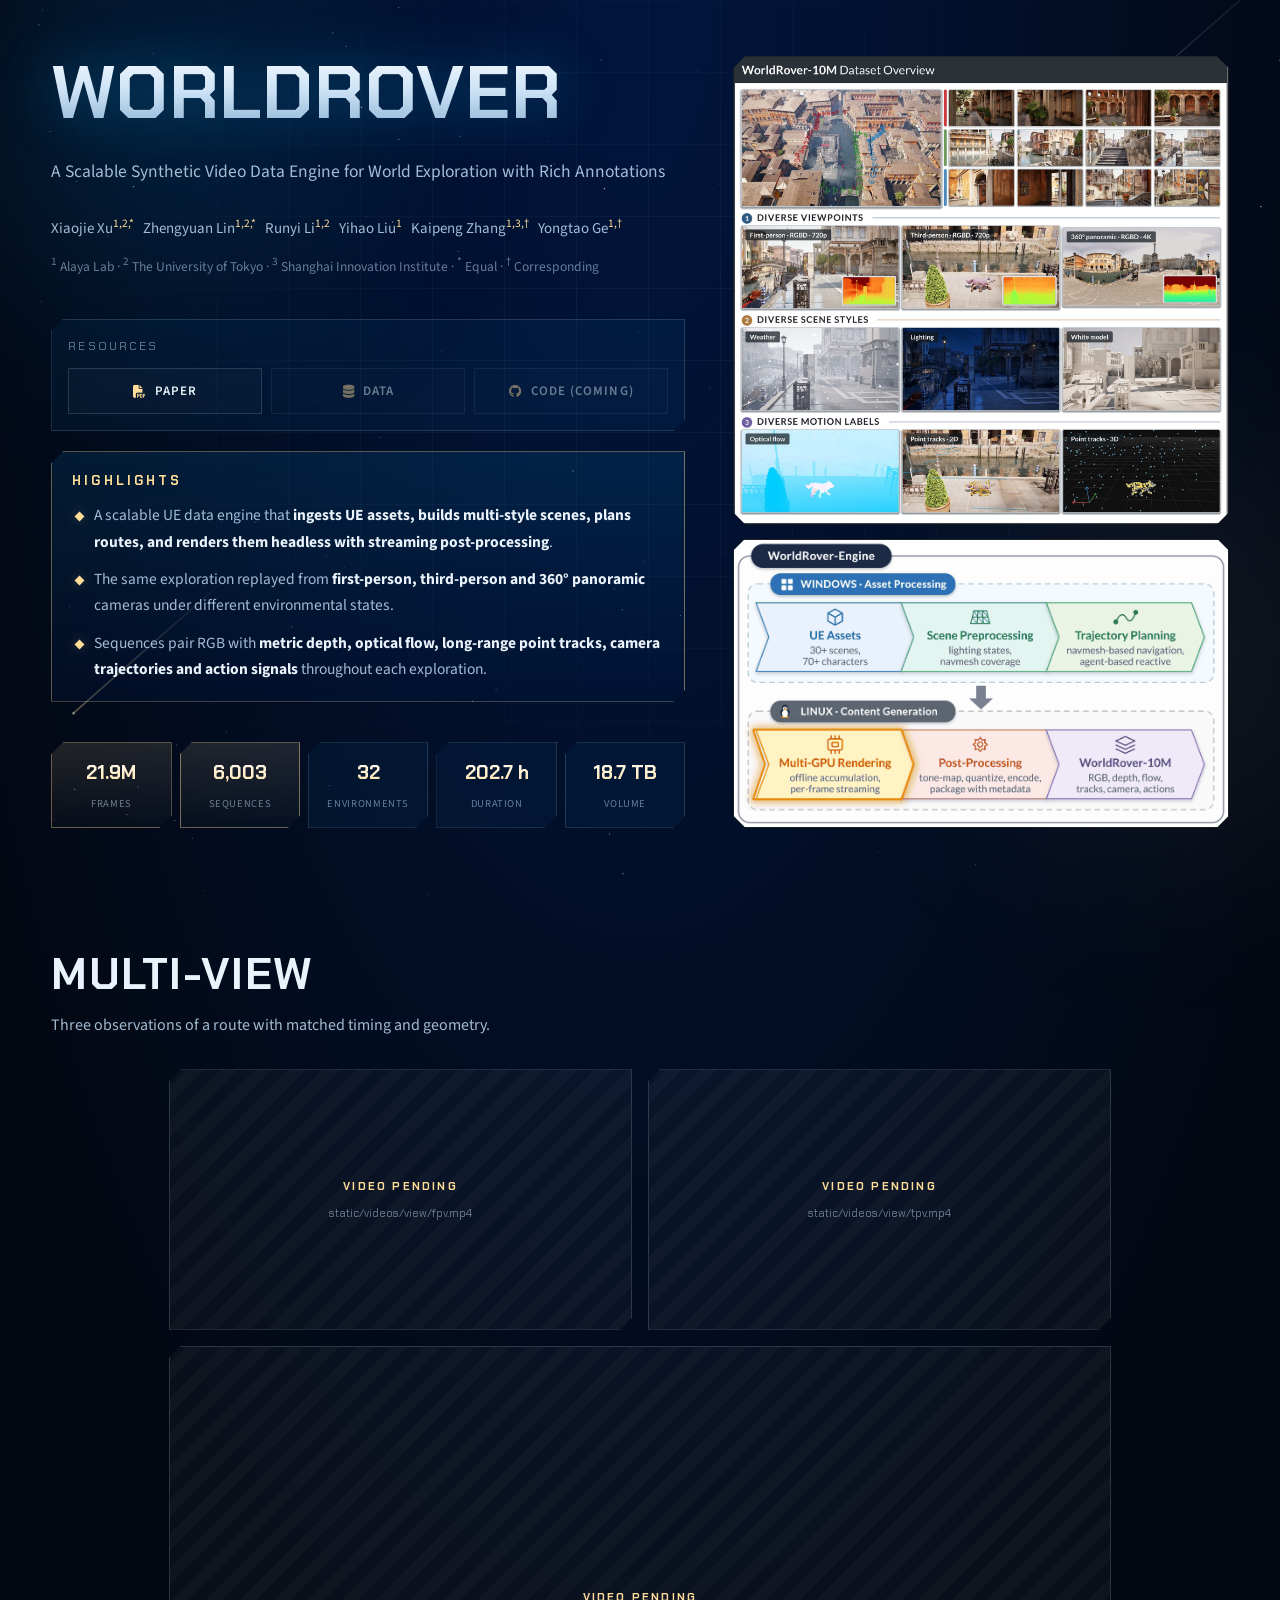
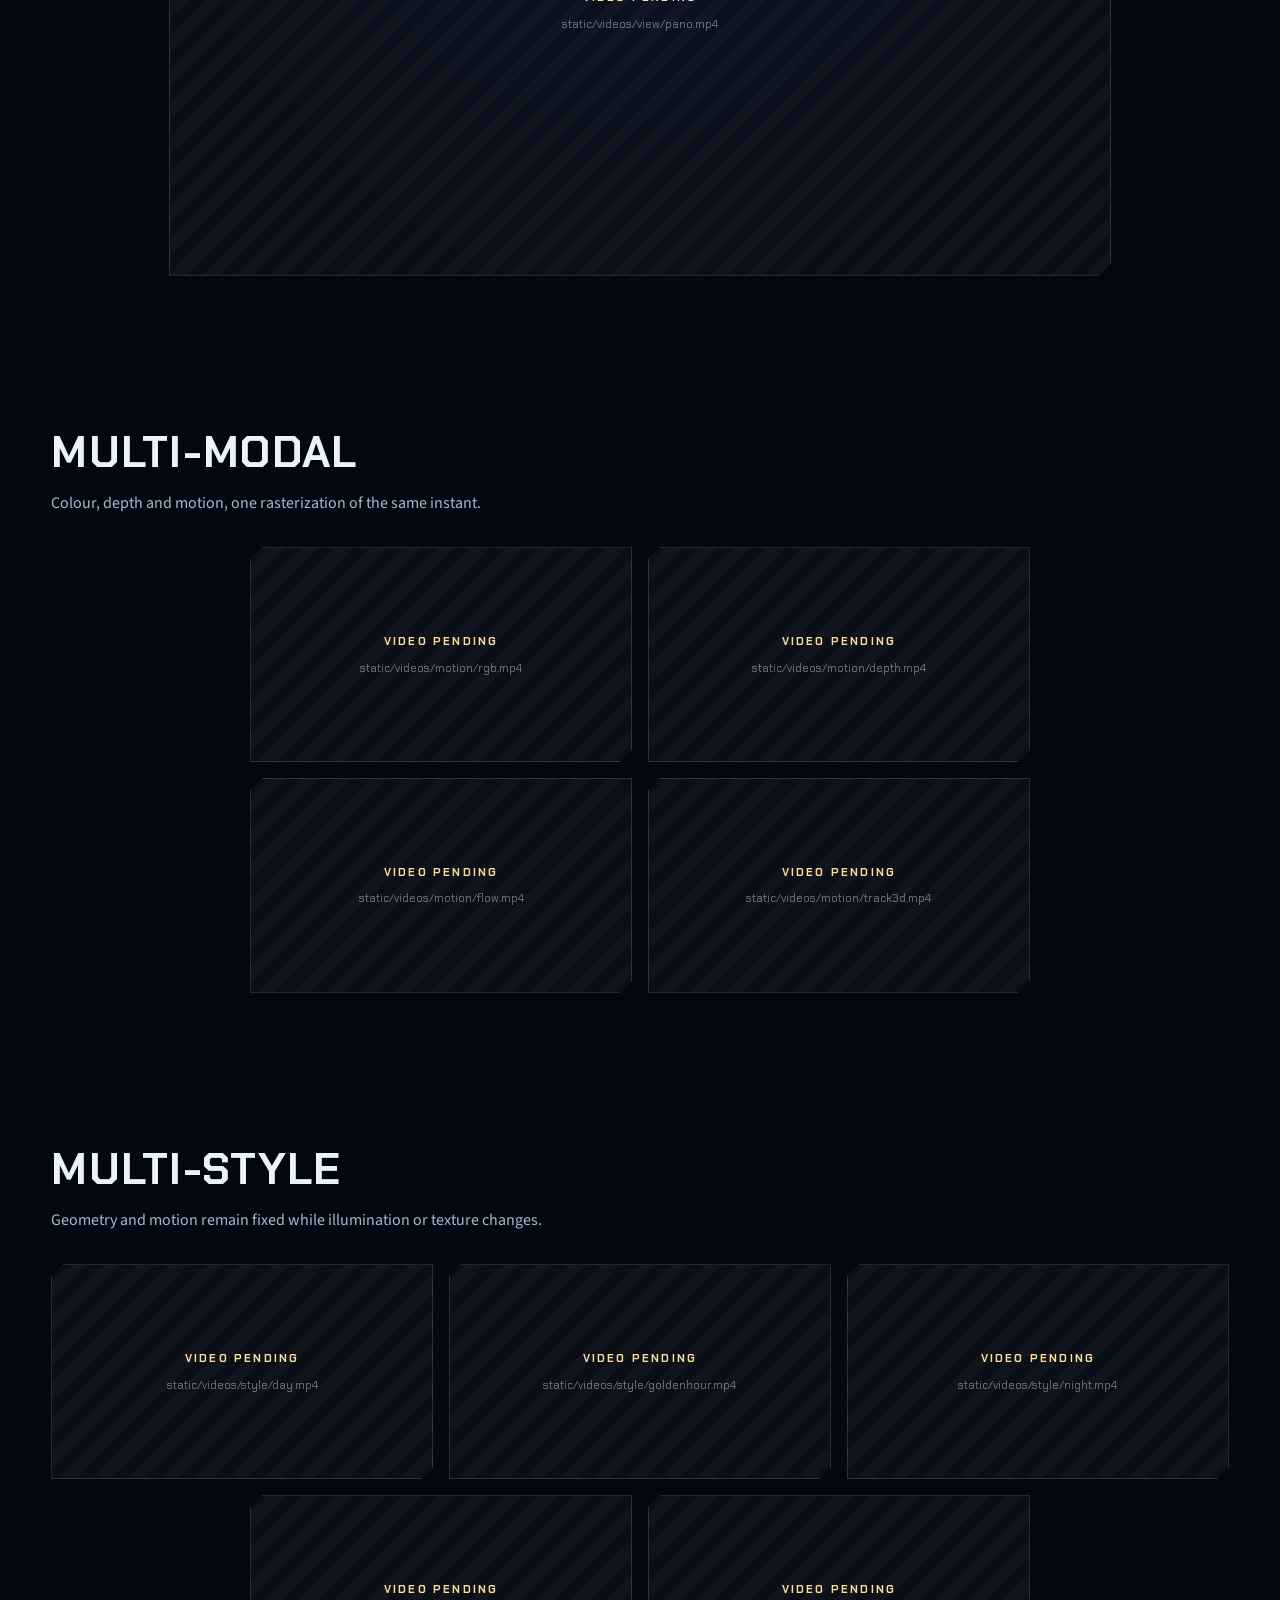
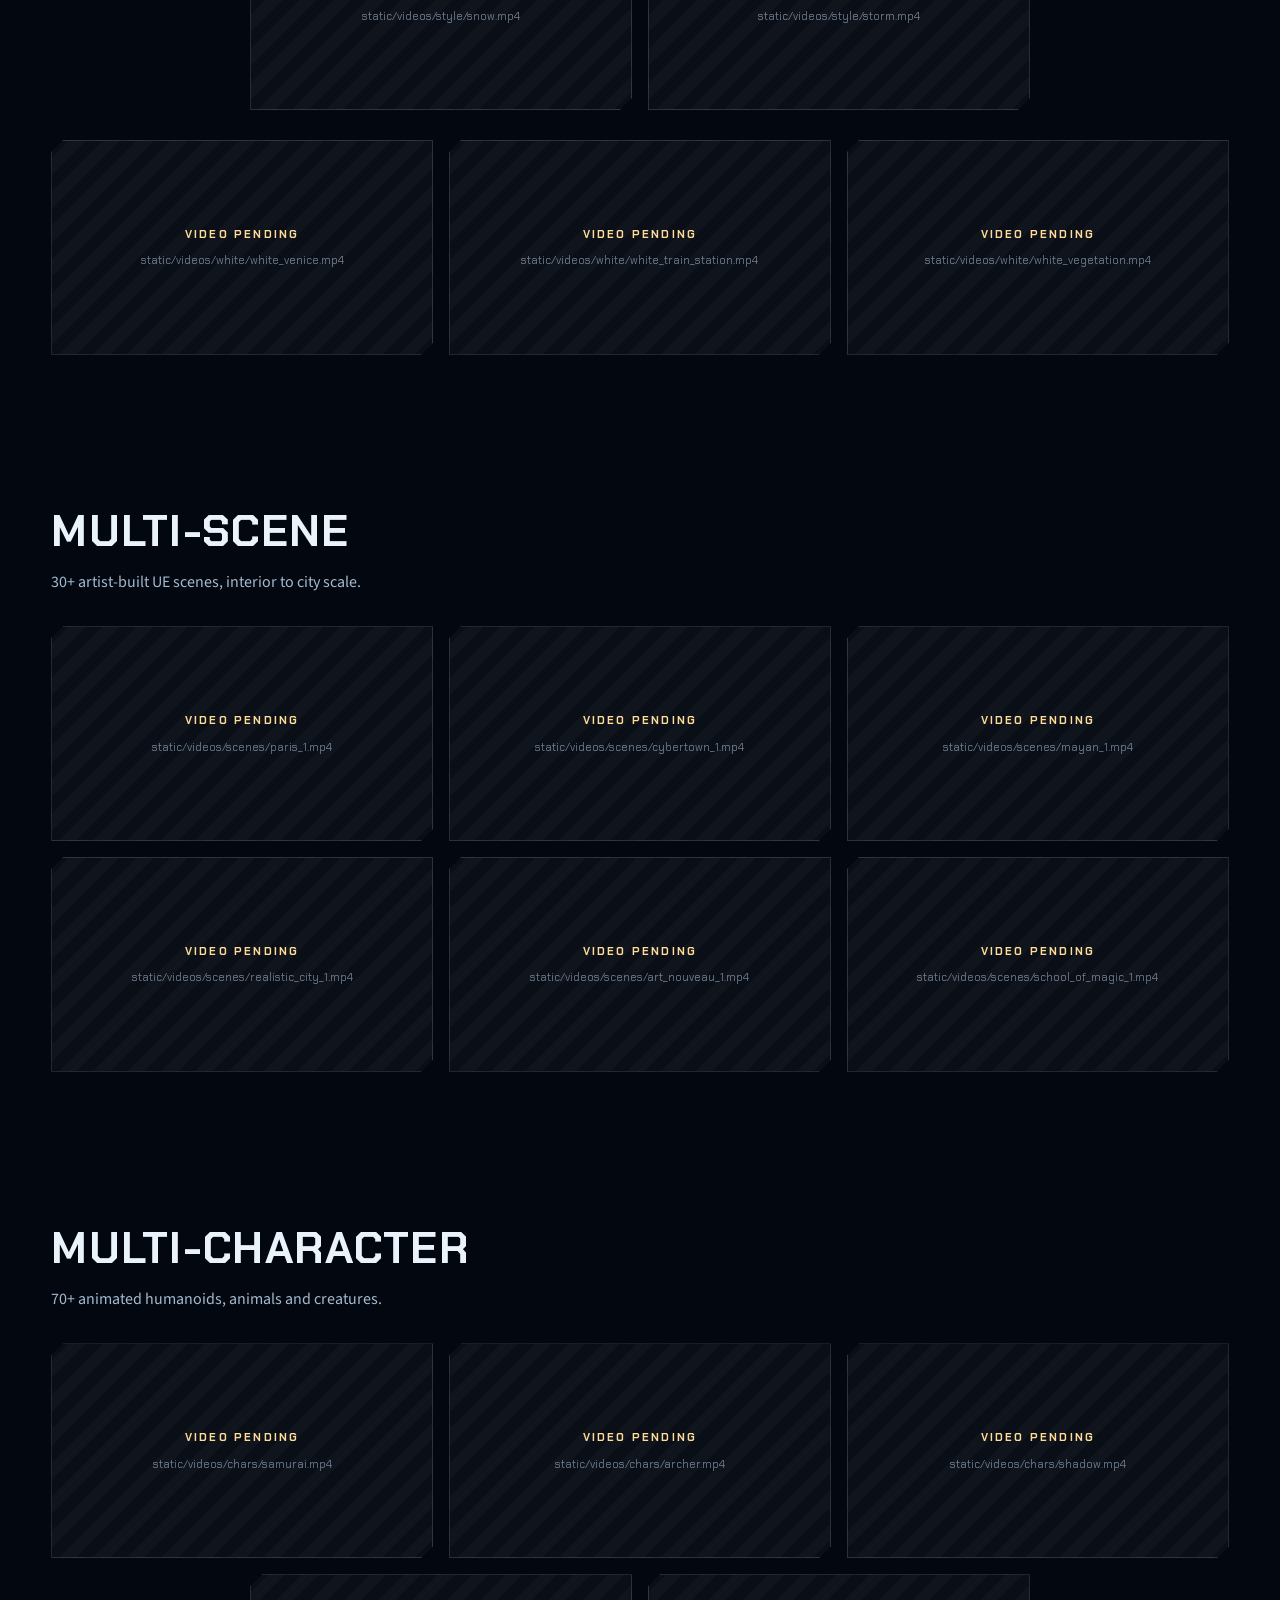
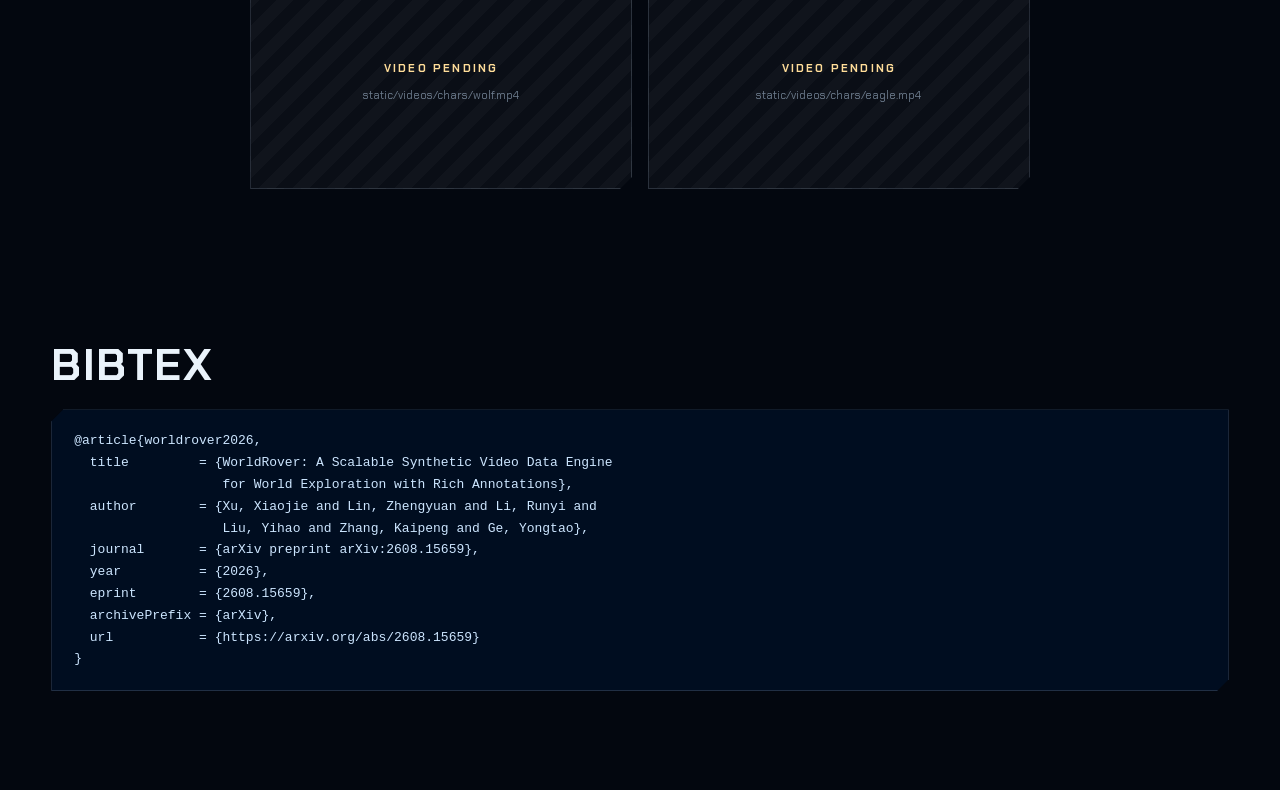
==== commit 56447e89: "Link the Paper button to the arXiv entry Verified the abs page resolves before enabling it, so the b" ====
--- a/index.html
+++ b/index.html
@@ -55,7 +55,7 @@
         <div class="release-links">
           <div class="release-links__title">Resources</div>
           <div class="release-links__grid">
-            <a class="release-link release-link--dim" href="#"><i class="fas fa-file-pdf"></i> Paper</a>
+            <a class="release-link" href="https://arxiv.org/abs/2608.15659" target="_blank" rel="noreferrer"><i class="fas fa-file-pdf"></i> Paper</a>
             <a class="release-link release-link--dim" href="#"><i class="fas fa-database"></i> Data</a>
             <a class="release-link release-link--dim" href="#"><i class="fab fa-github"></i> Code (coming)</a>
           </div>
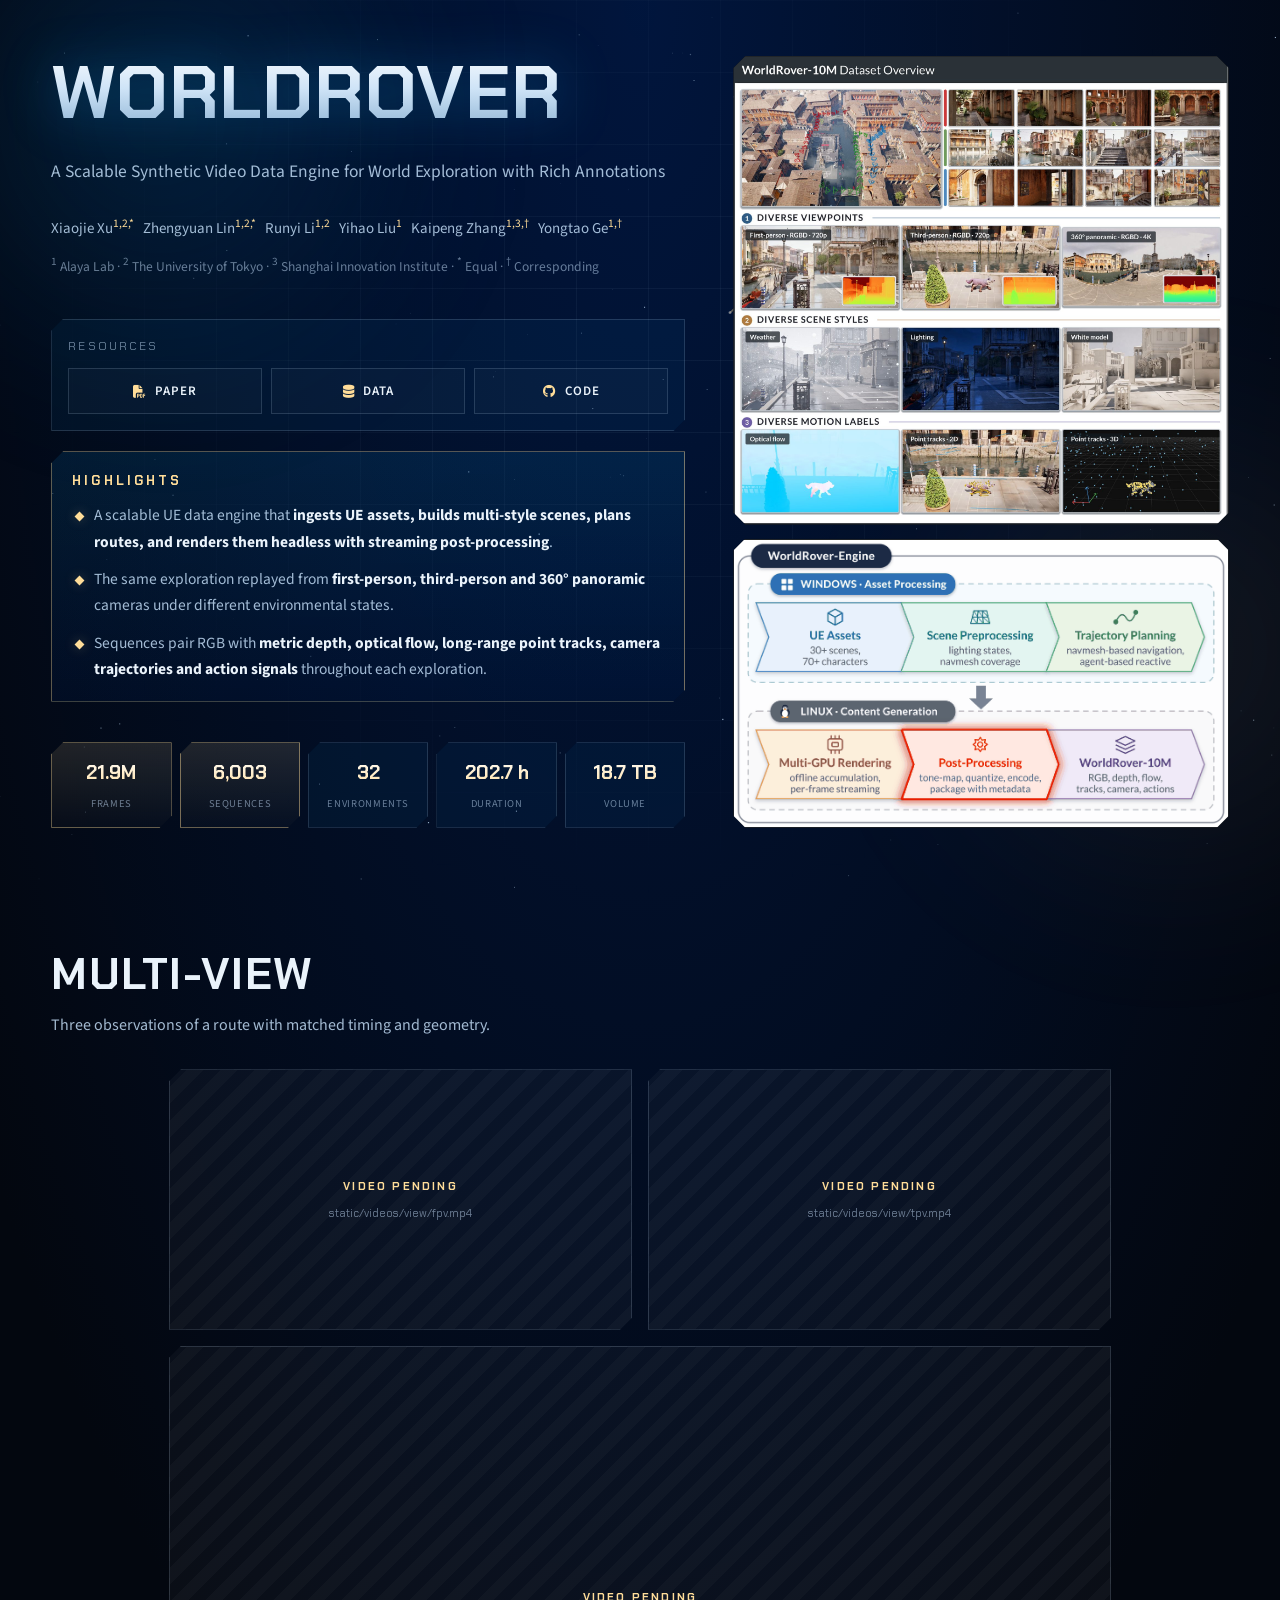
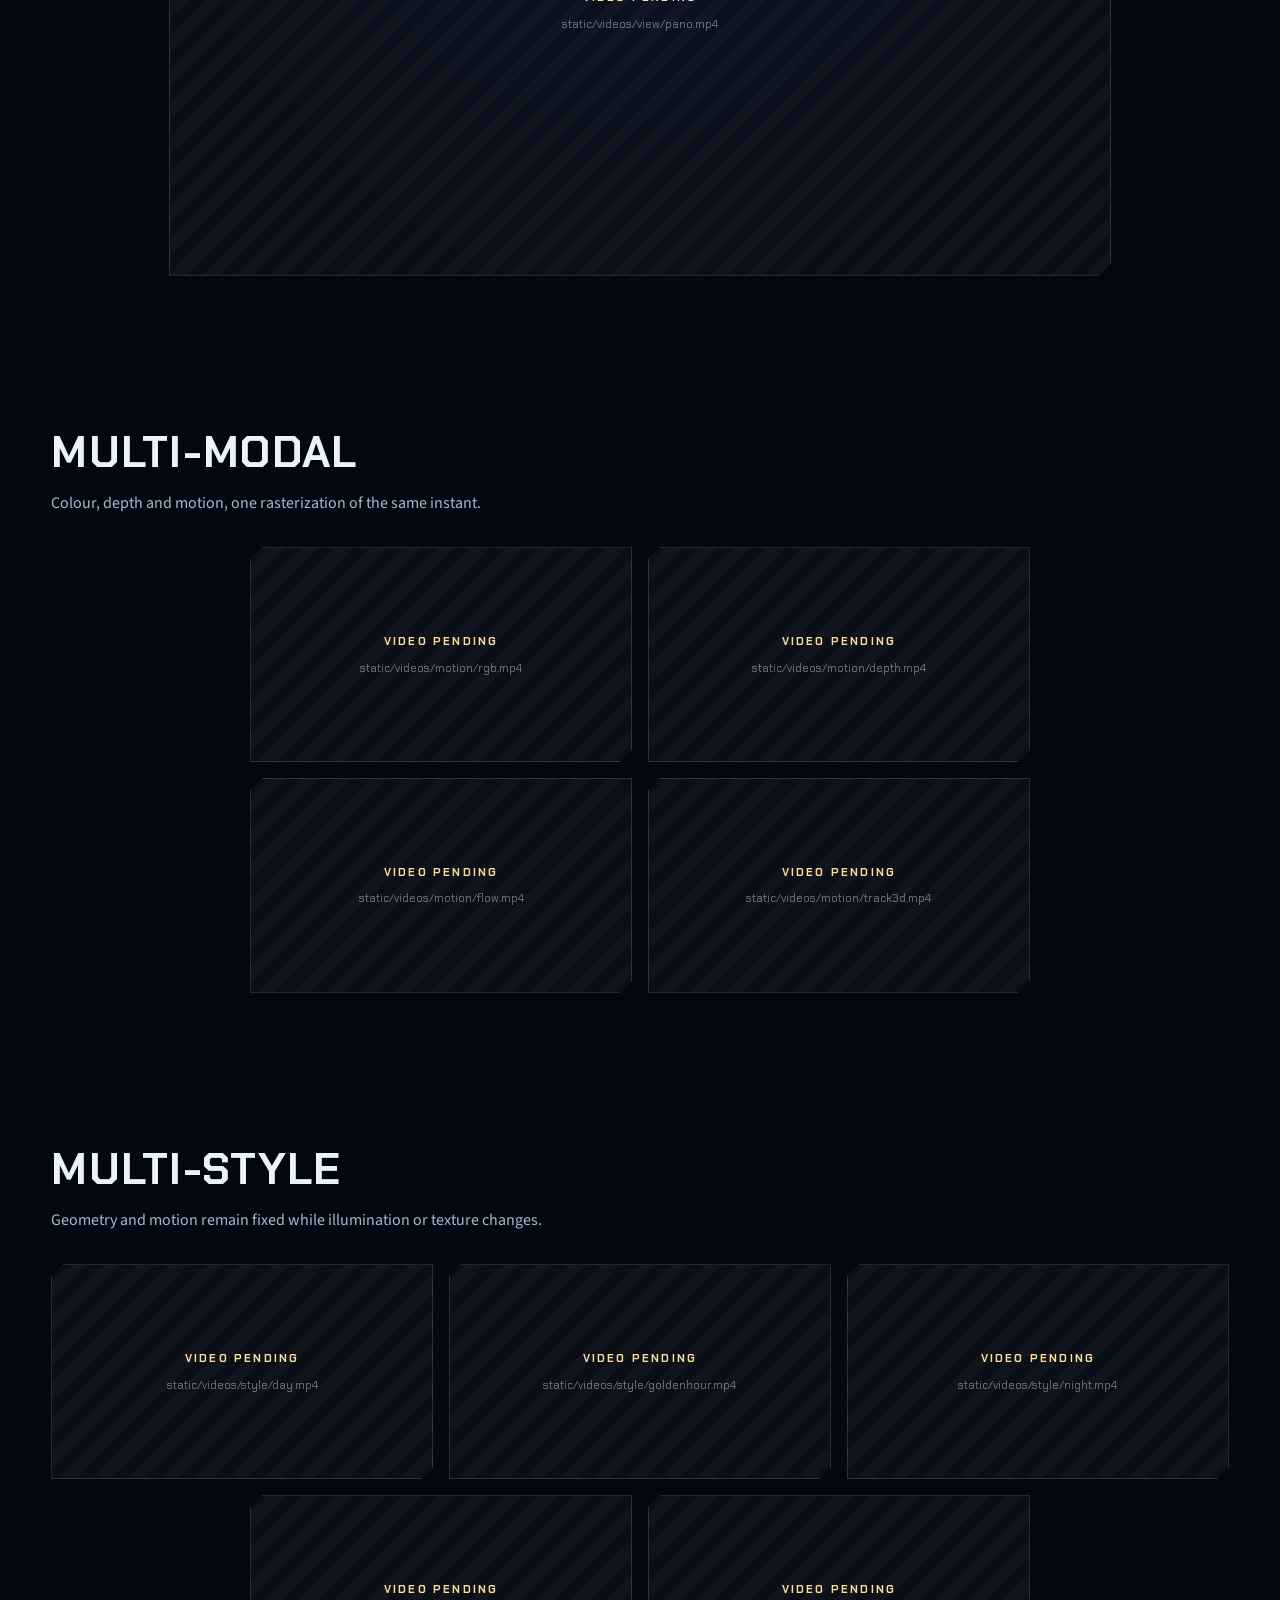
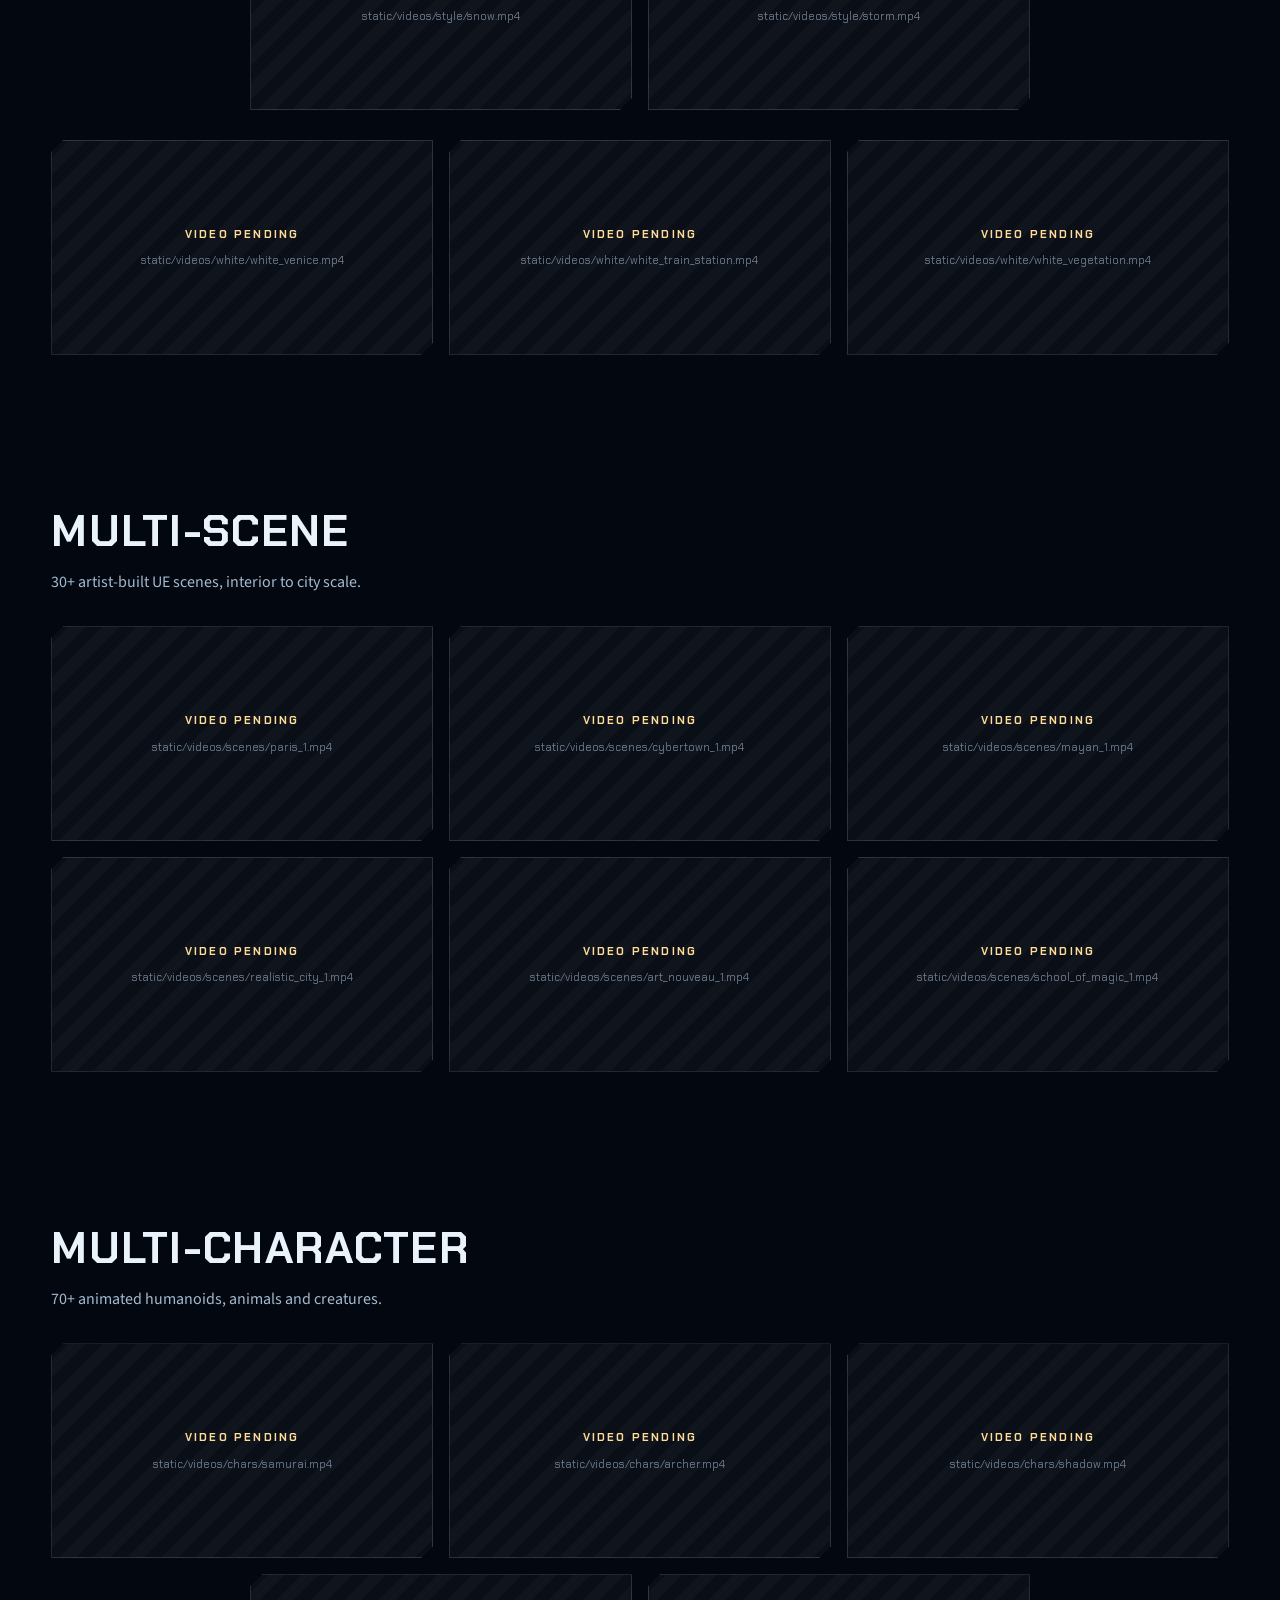
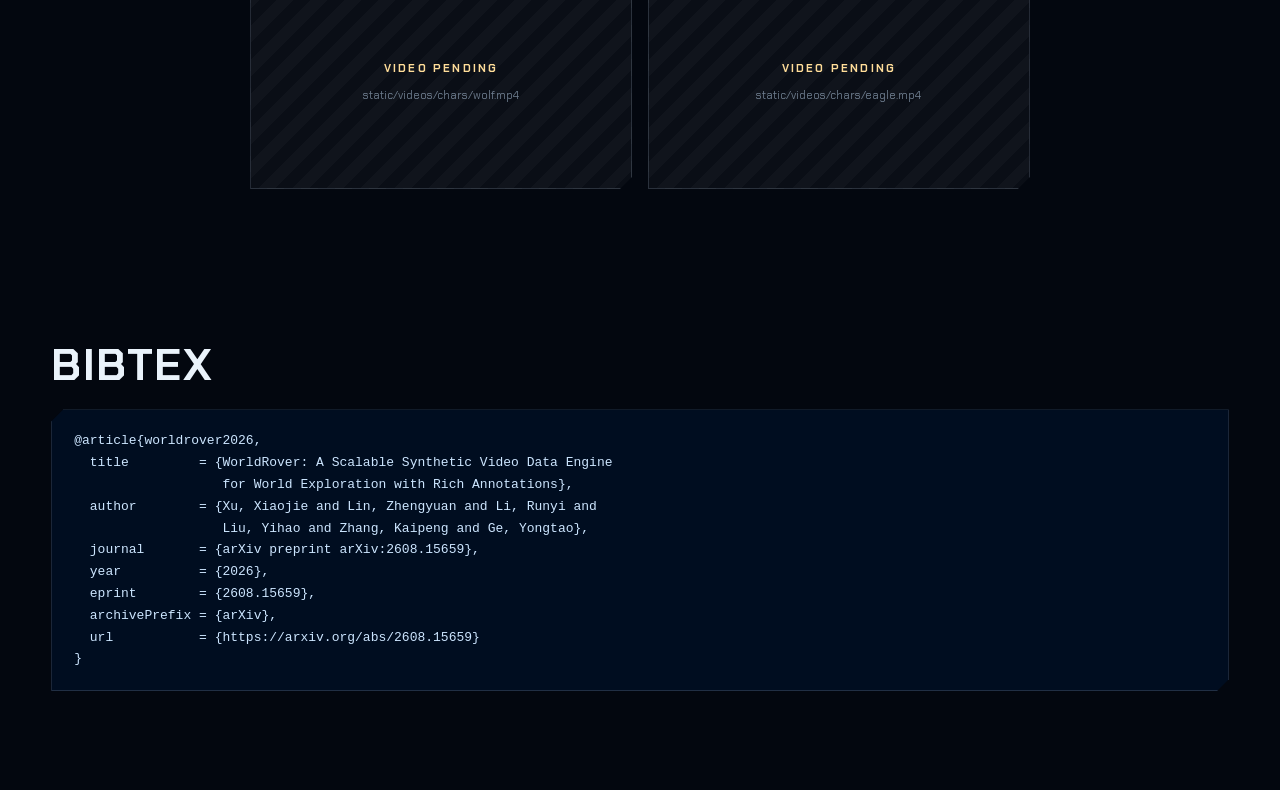
==== commit bd20f275: "Link Data to the Hugging Face dataset and Code to the repo Both destinations verified to resolve bef" ====
--- a/index.html
+++ b/index.html
@@ -56,8 +56,8 @@
           <div class="release-links__title">Resources</div>
           <div class="release-links__grid">
             <a class="release-link" href="https://arxiv.org/abs/2608.15659" target="_blank" rel="noreferrer"><i class="fas fa-file-pdf"></i> Paper</a>
-            <a class="release-link release-link--dim" href="#"><i class="fas fa-database"></i> Data</a>
-            <a class="release-link release-link--dim" href="#"><i class="fab fa-github"></i> Code (coming)</a>
+            <a class="release-link" href="https://huggingface.co/datasets/xjxu21/WorldRover" target="_blank" rel="noreferrer"><i class="fas fa-database"></i> Data</a>
+            <a class="release-link" href="https://github.com/AlayaLab/WorldRover" target="_blank" rel="noreferrer"><i class="fab fa-github"></i> Code</a>
           </div>
         </div>
 
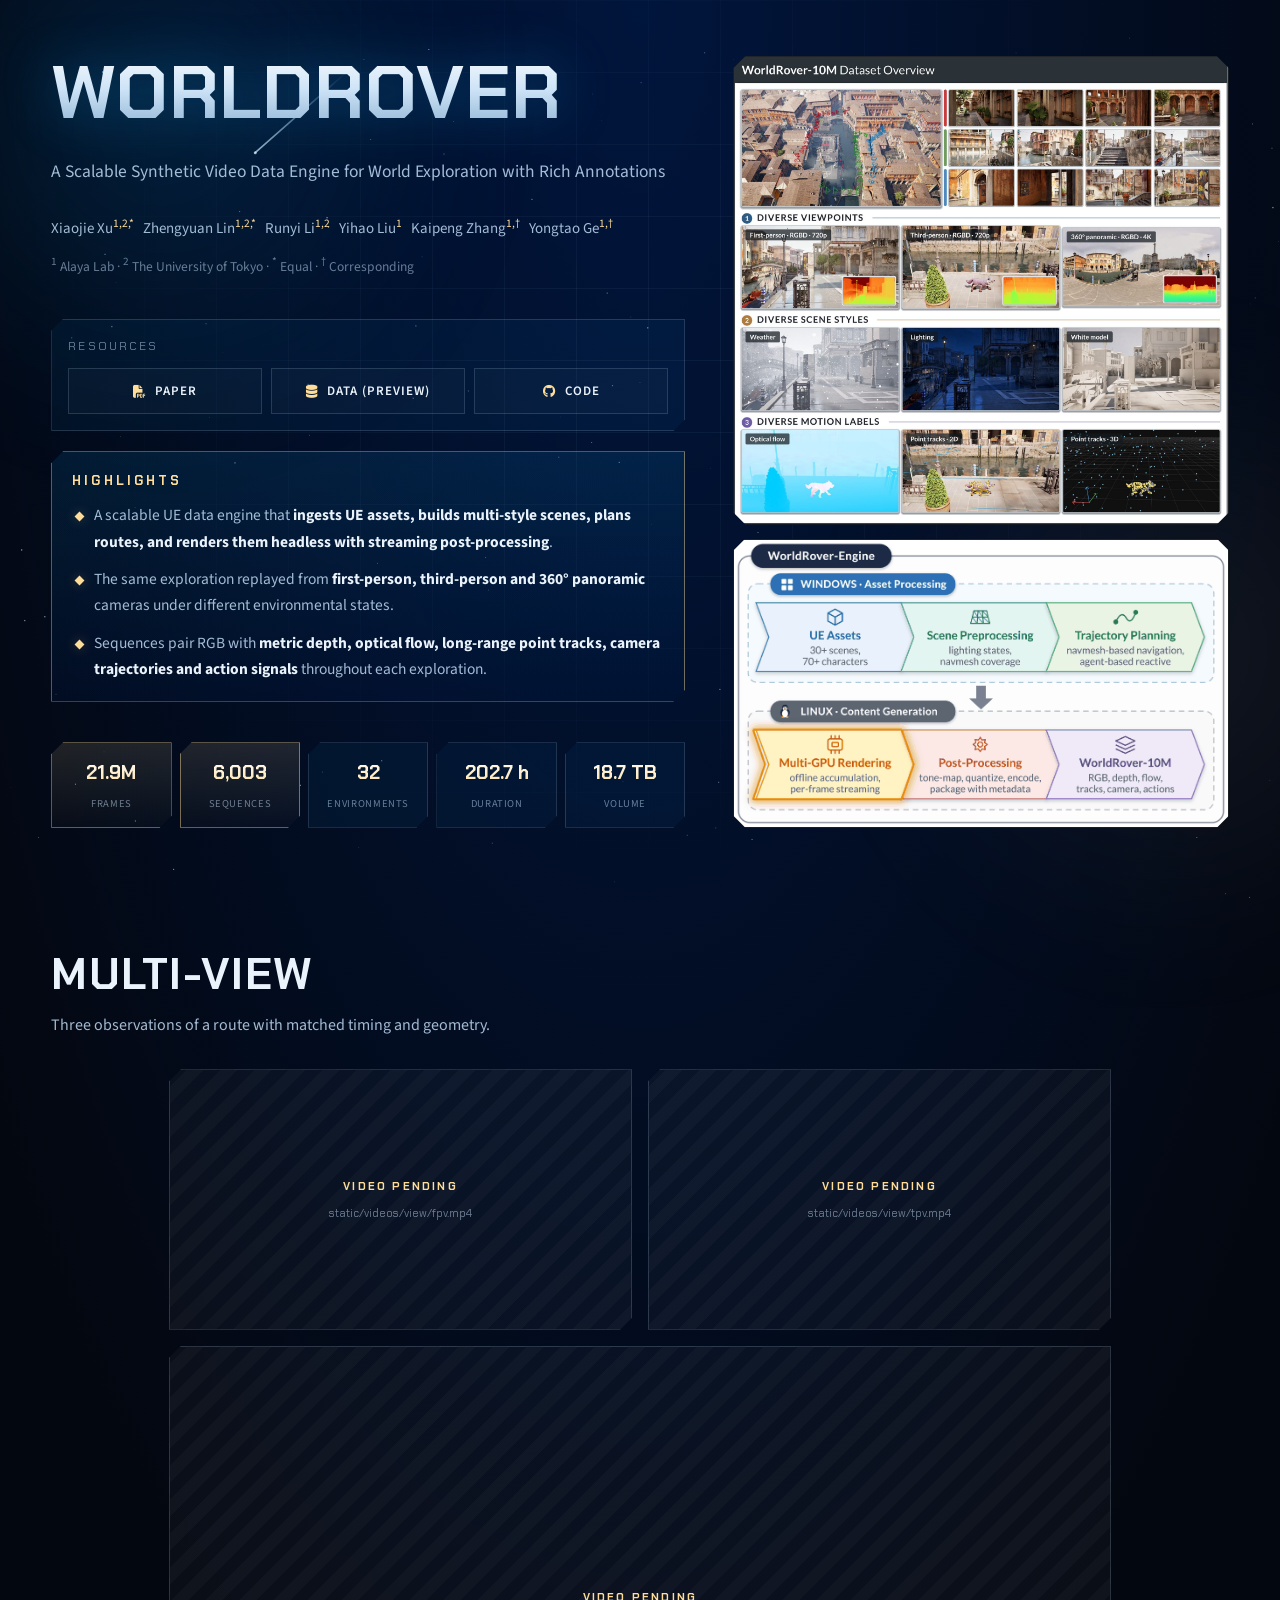
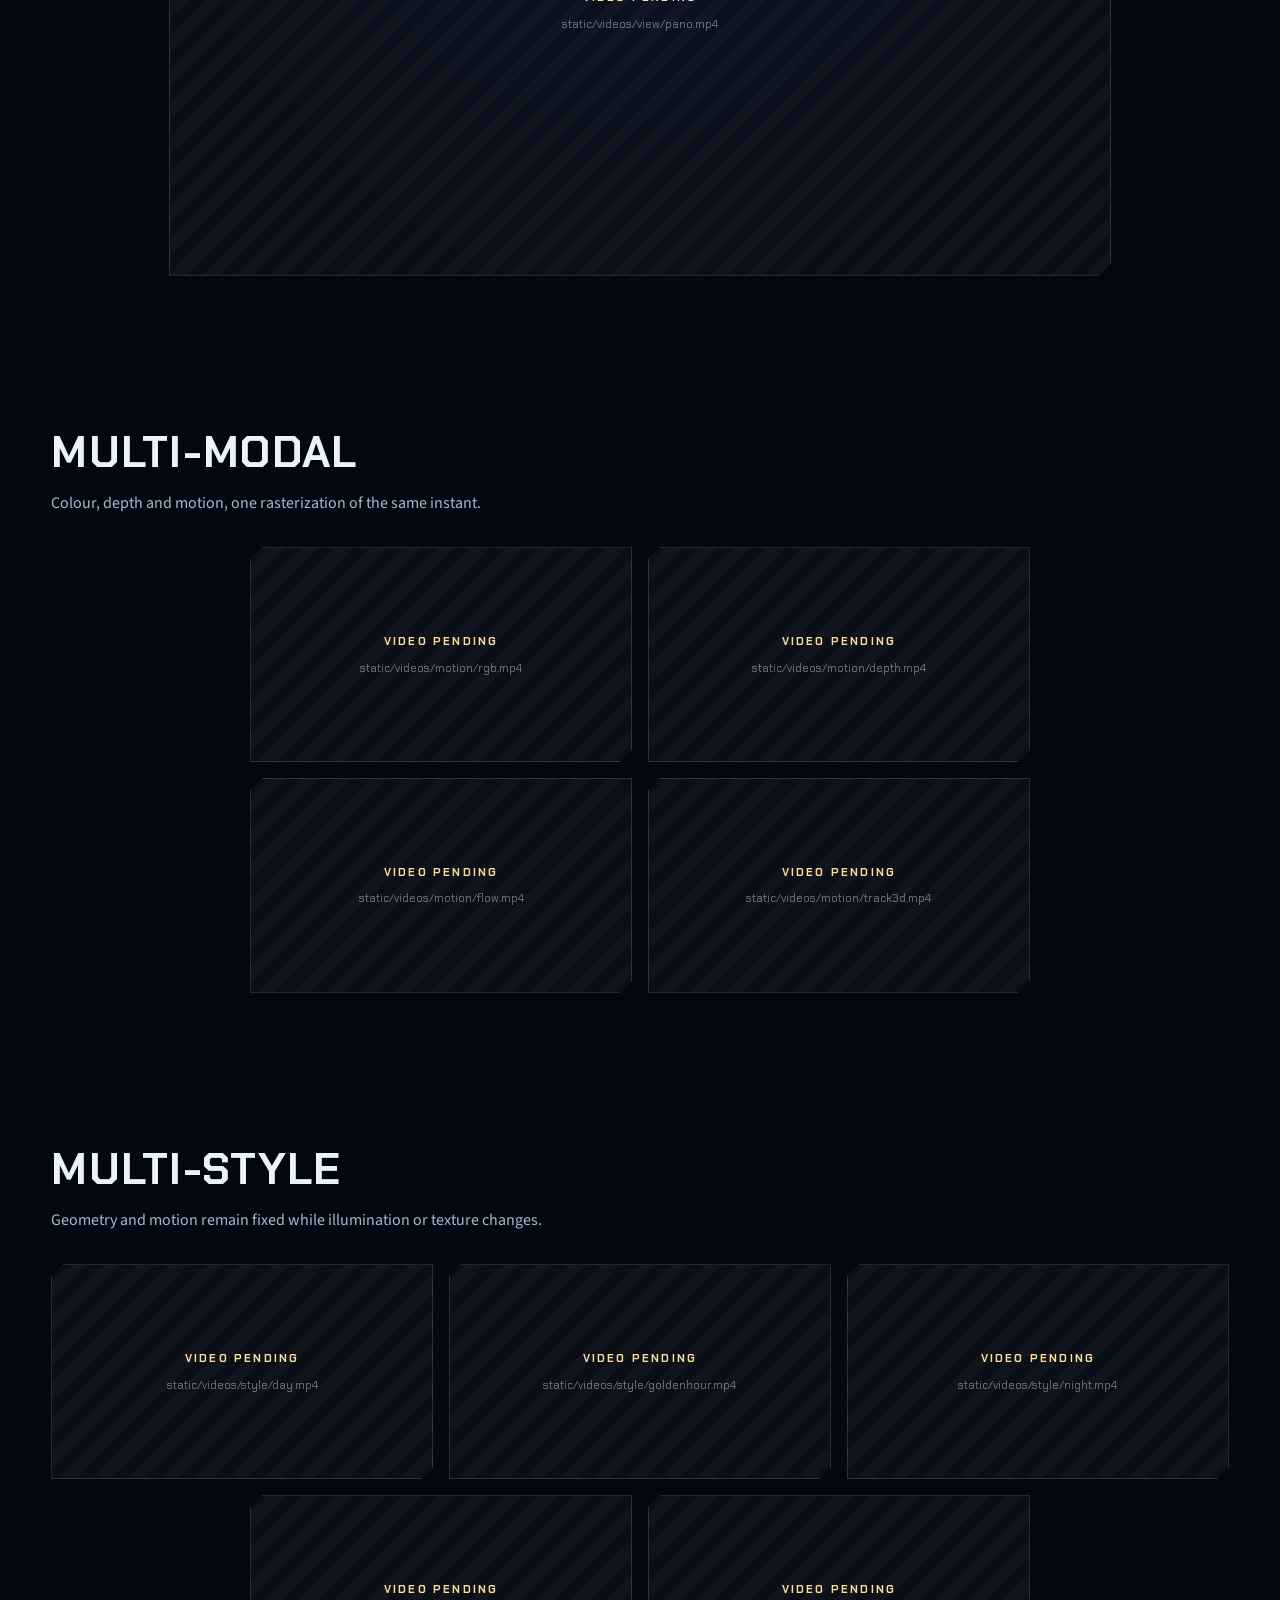
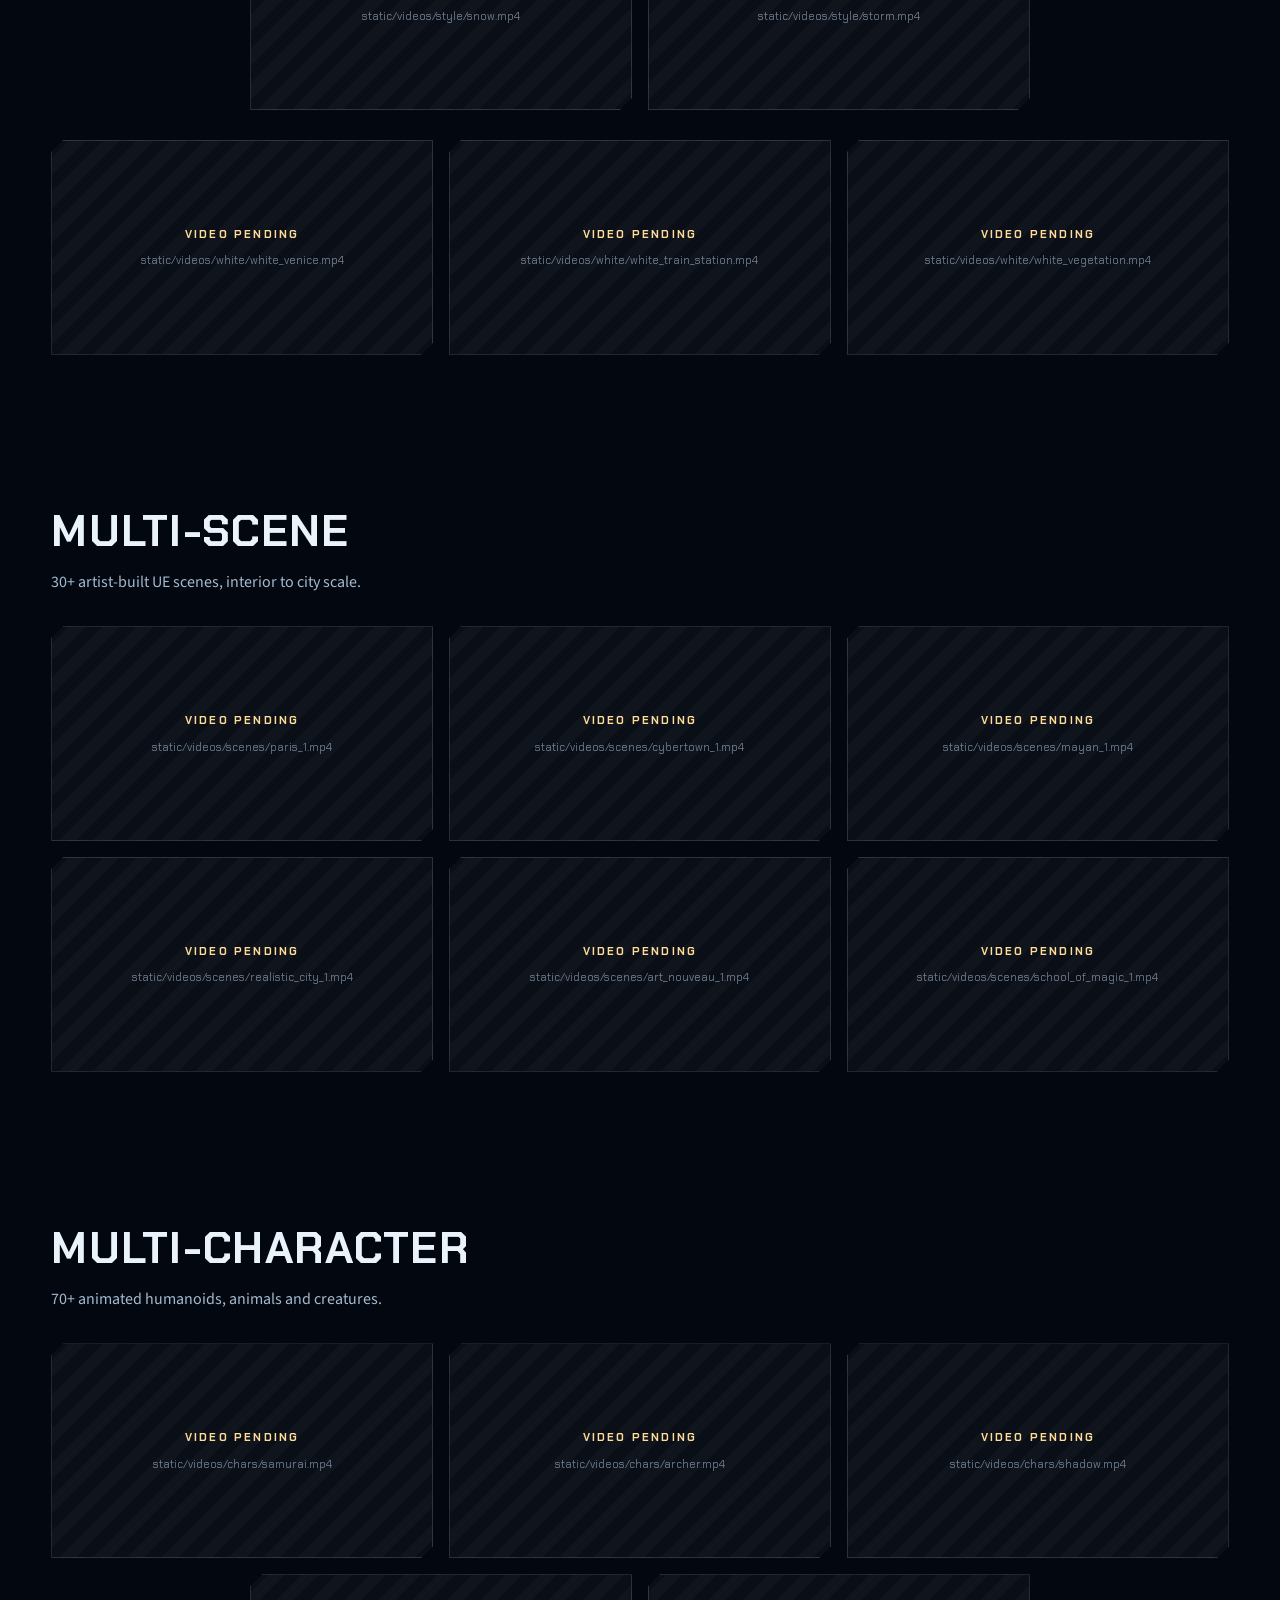
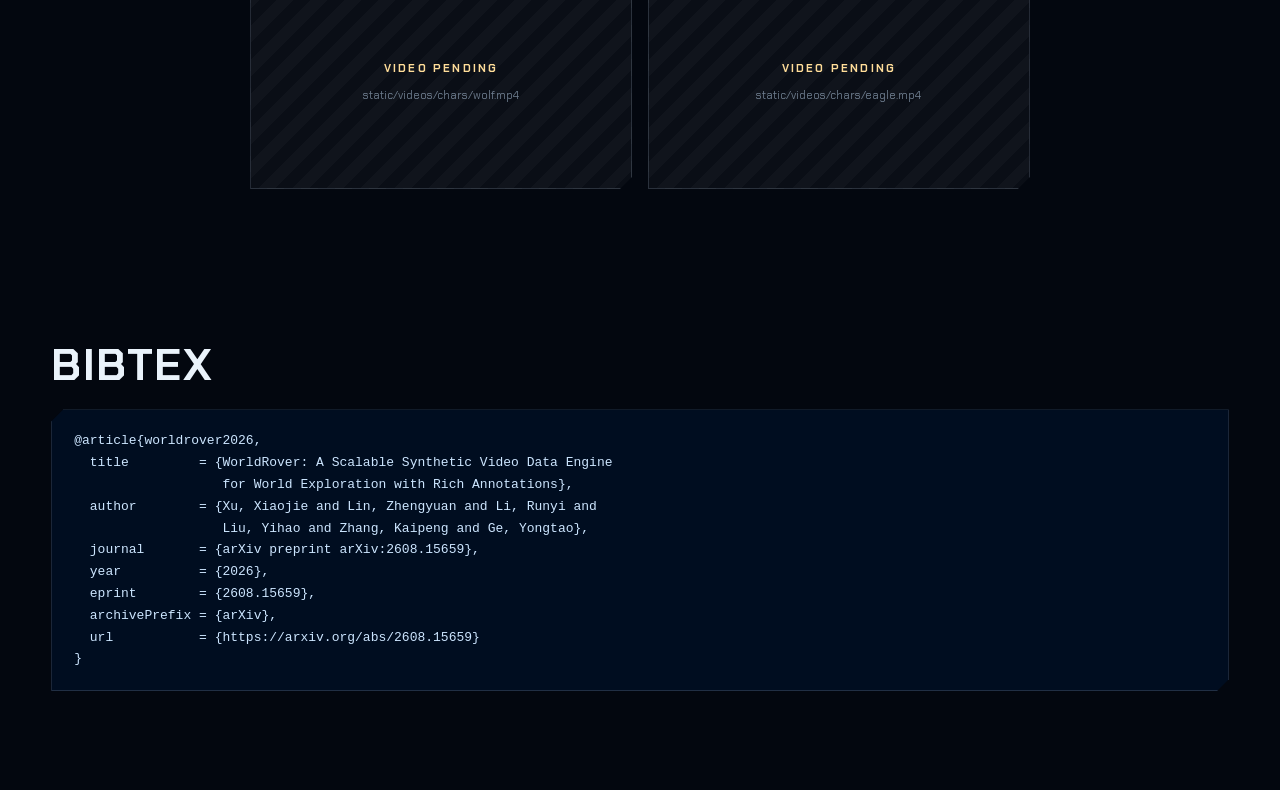
==== commit ccb9e764: "Correct the affiliations and mark the dataset a preview Drops the third affiliation; Kaipeng Zhang k" ====
--- a/index.html
+++ b/index.html
@@ -48,15 +48,15 @@
         <p class="hero-sub">A Scalable Synthetic Video Data Engine for World Exploration with Rich Annotations</p>
         <p class="hero-authors">
           Xiaojie Xu<sup>1,2,*</sup> &nbsp; Zhengyuan Lin<sup>1,2,*</sup> &nbsp; Runyi Li<sup>1,2</sup> &nbsp;
-          Yihao Liu<sup>1</sup> &nbsp; Kaipeng Zhang<sup>1,3,†</sup> &nbsp; Yongtao Ge<sup>1,†</sup>
+          Yihao Liu<sup>1</sup> &nbsp; Kaipeng Zhang<sup>1,†</sup> &nbsp; Yongtao Ge<sup>1,†</sup>
         </p>
-        <p class="hero-affil"><sup>1</sup> Alaya Lab · <sup>2</sup> The University of Tokyo · <sup>3</sup> Shanghai Innovation Institute · <sup>*</sup> Equal · <sup>†</sup> Corresponding</p>
+        <p class="hero-affil"><sup>1</sup> Alaya Lab · <sup>2</sup> The University of Tokyo · <sup>*</sup> Equal · <sup>†</sup> Corresponding</p>
 
         <div class="release-links">
           <div class="release-links__title">Resources</div>
           <div class="release-links__grid">
             <a class="release-link" href="https://arxiv.org/abs/2608.15659" target="_blank" rel="noreferrer"><i class="fas fa-file-pdf"></i> Paper</a>
-            <a class="release-link" href="https://huggingface.co/datasets/xjxu21/WorldRover" target="_blank" rel="noreferrer"><i class="fas fa-database"></i> Data</a>
+            <a class="release-link" href="https://huggingface.co/datasets/xjxu21/WorldRover" target="_blank" rel="noreferrer"><i class="fas fa-database"></i> Data (preview)</a>
             <a class="release-link" href="https://github.com/AlayaLab/WorldRover" target="_blank" rel="noreferrer"><i class="fab fa-github"></i> Code</a>
           </div>
         </div>
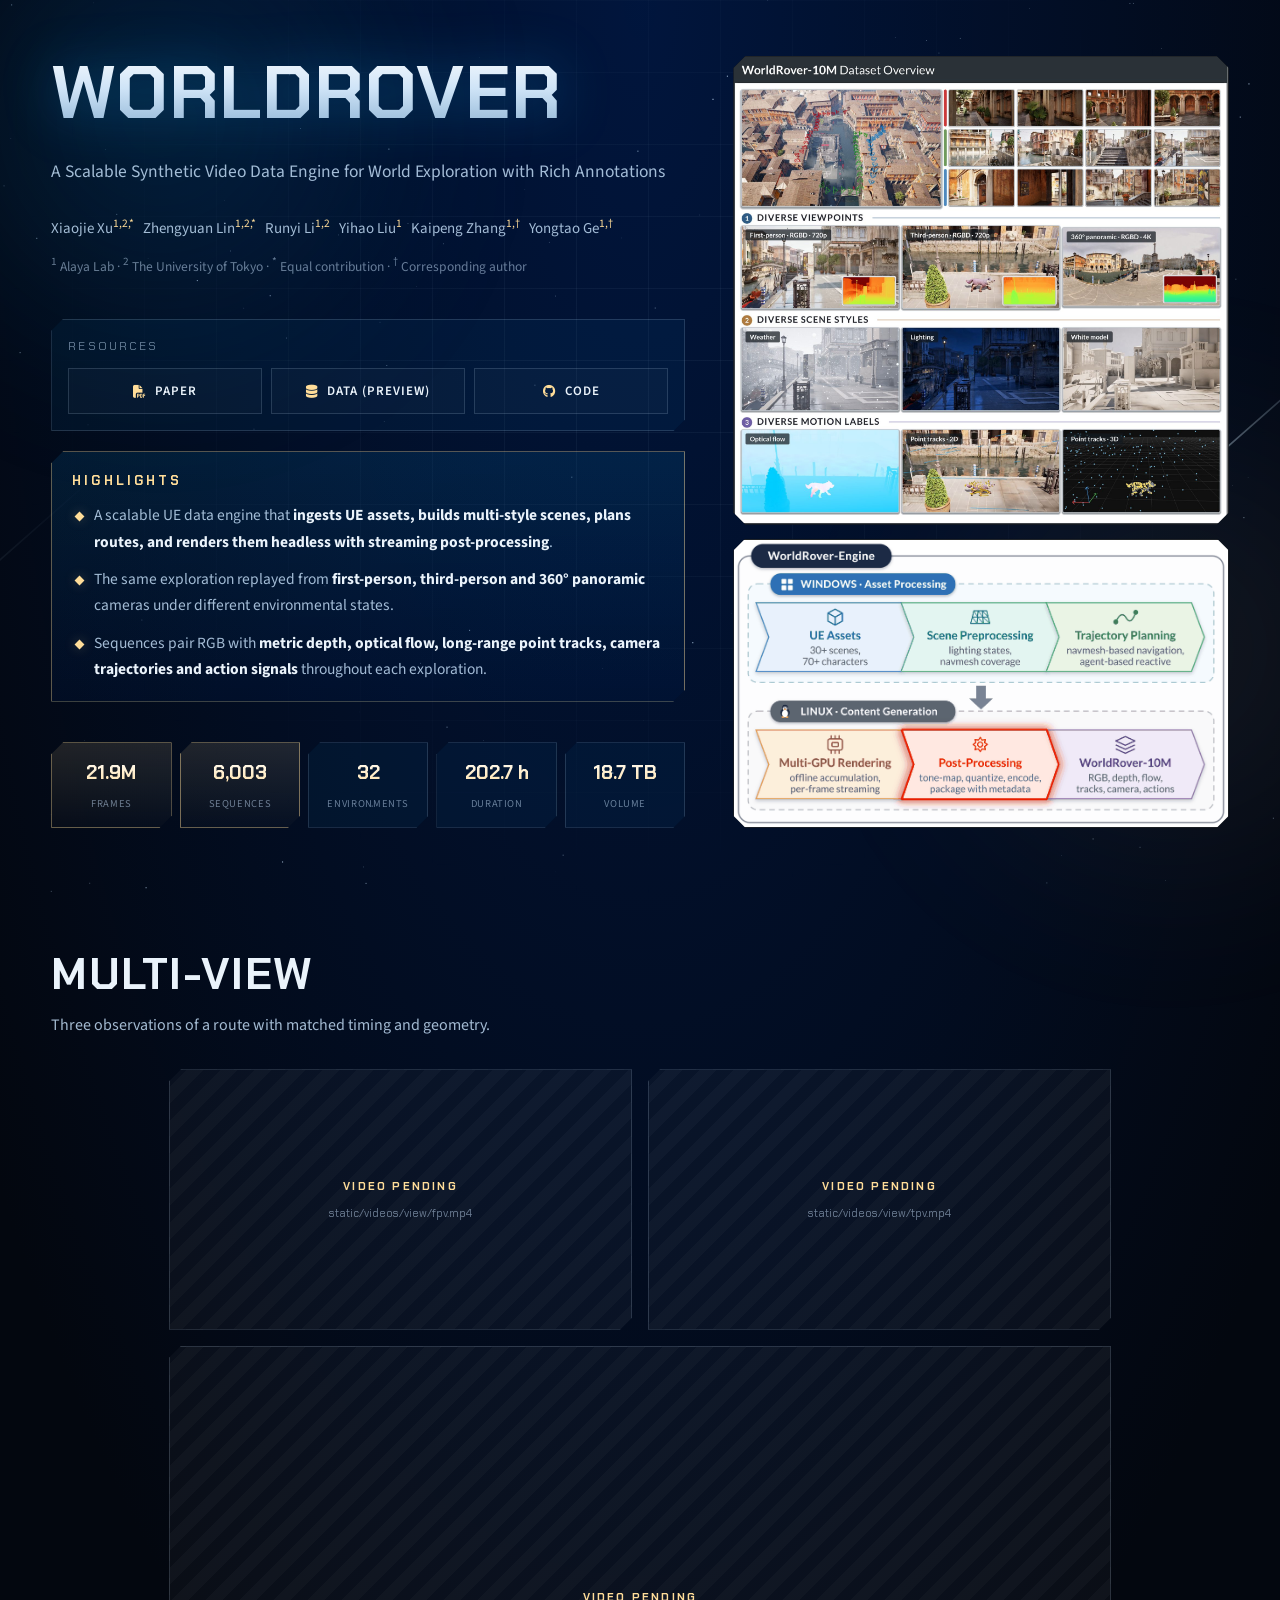
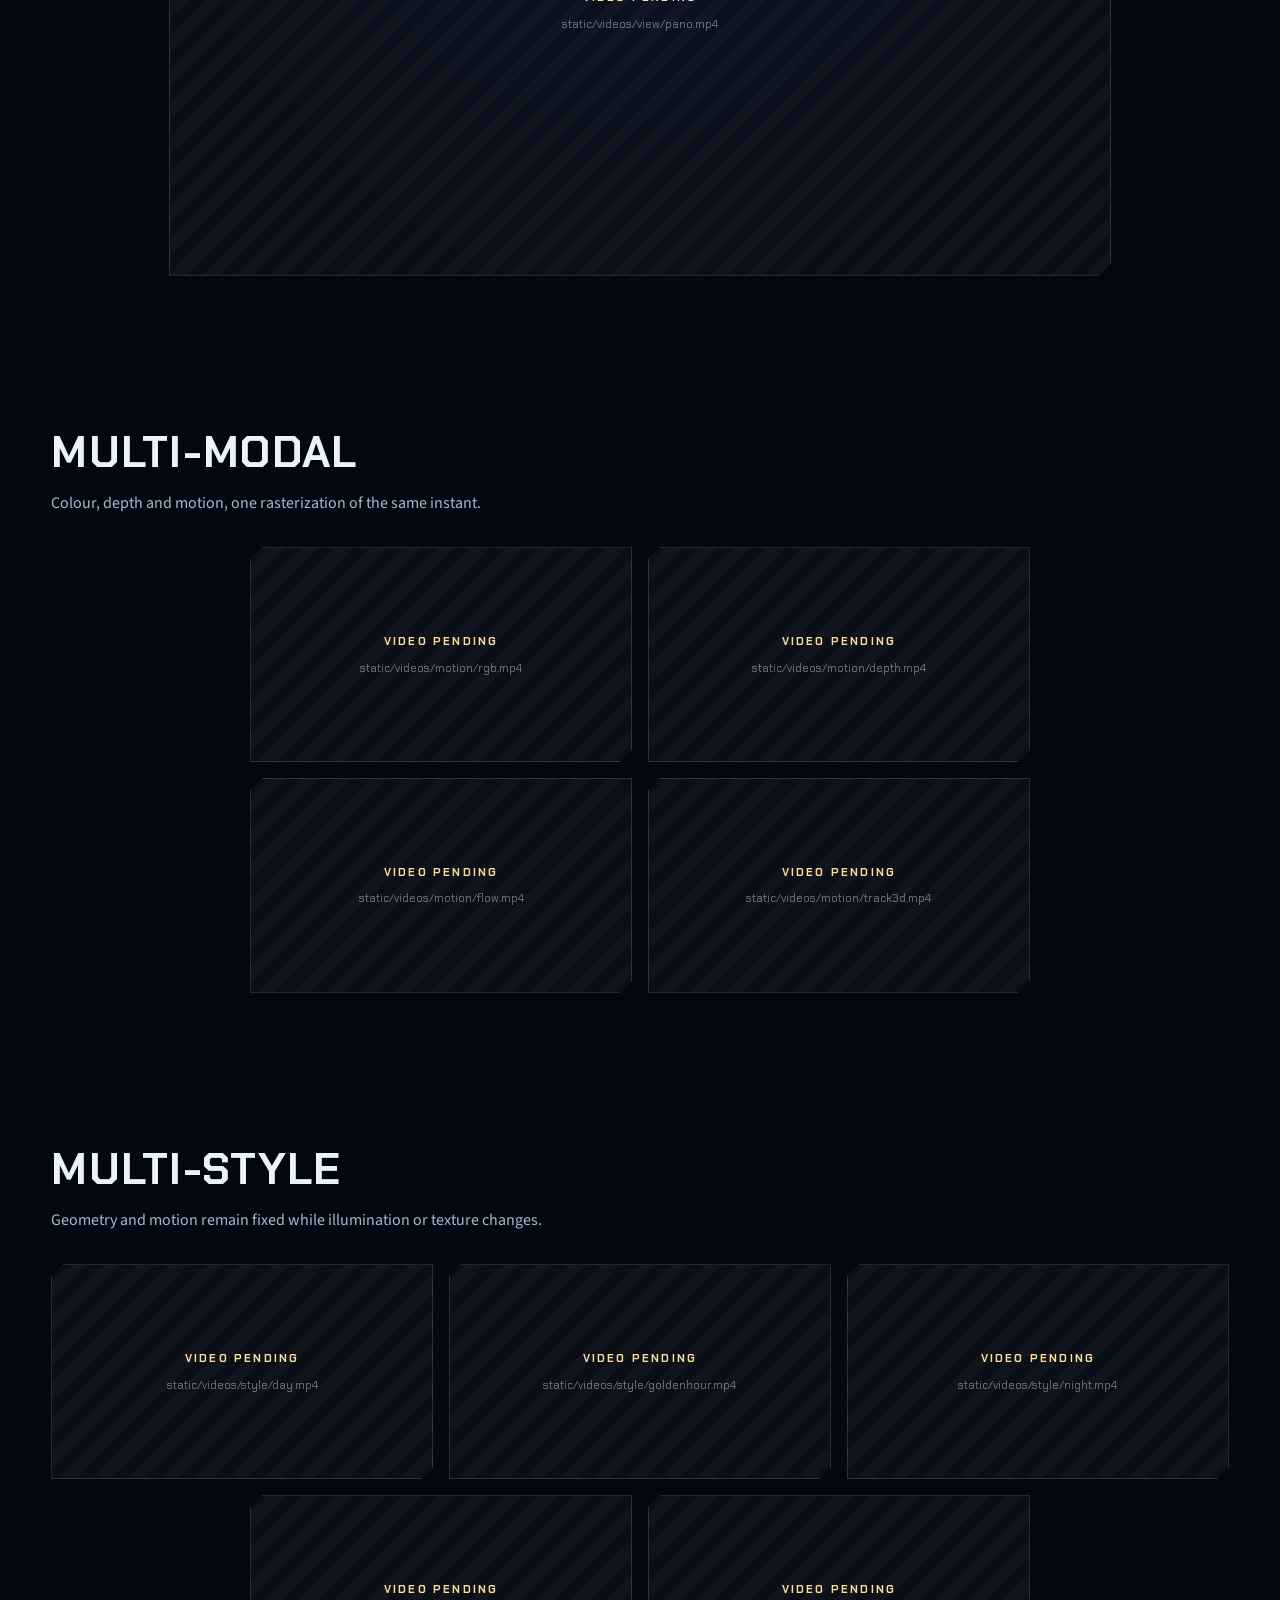
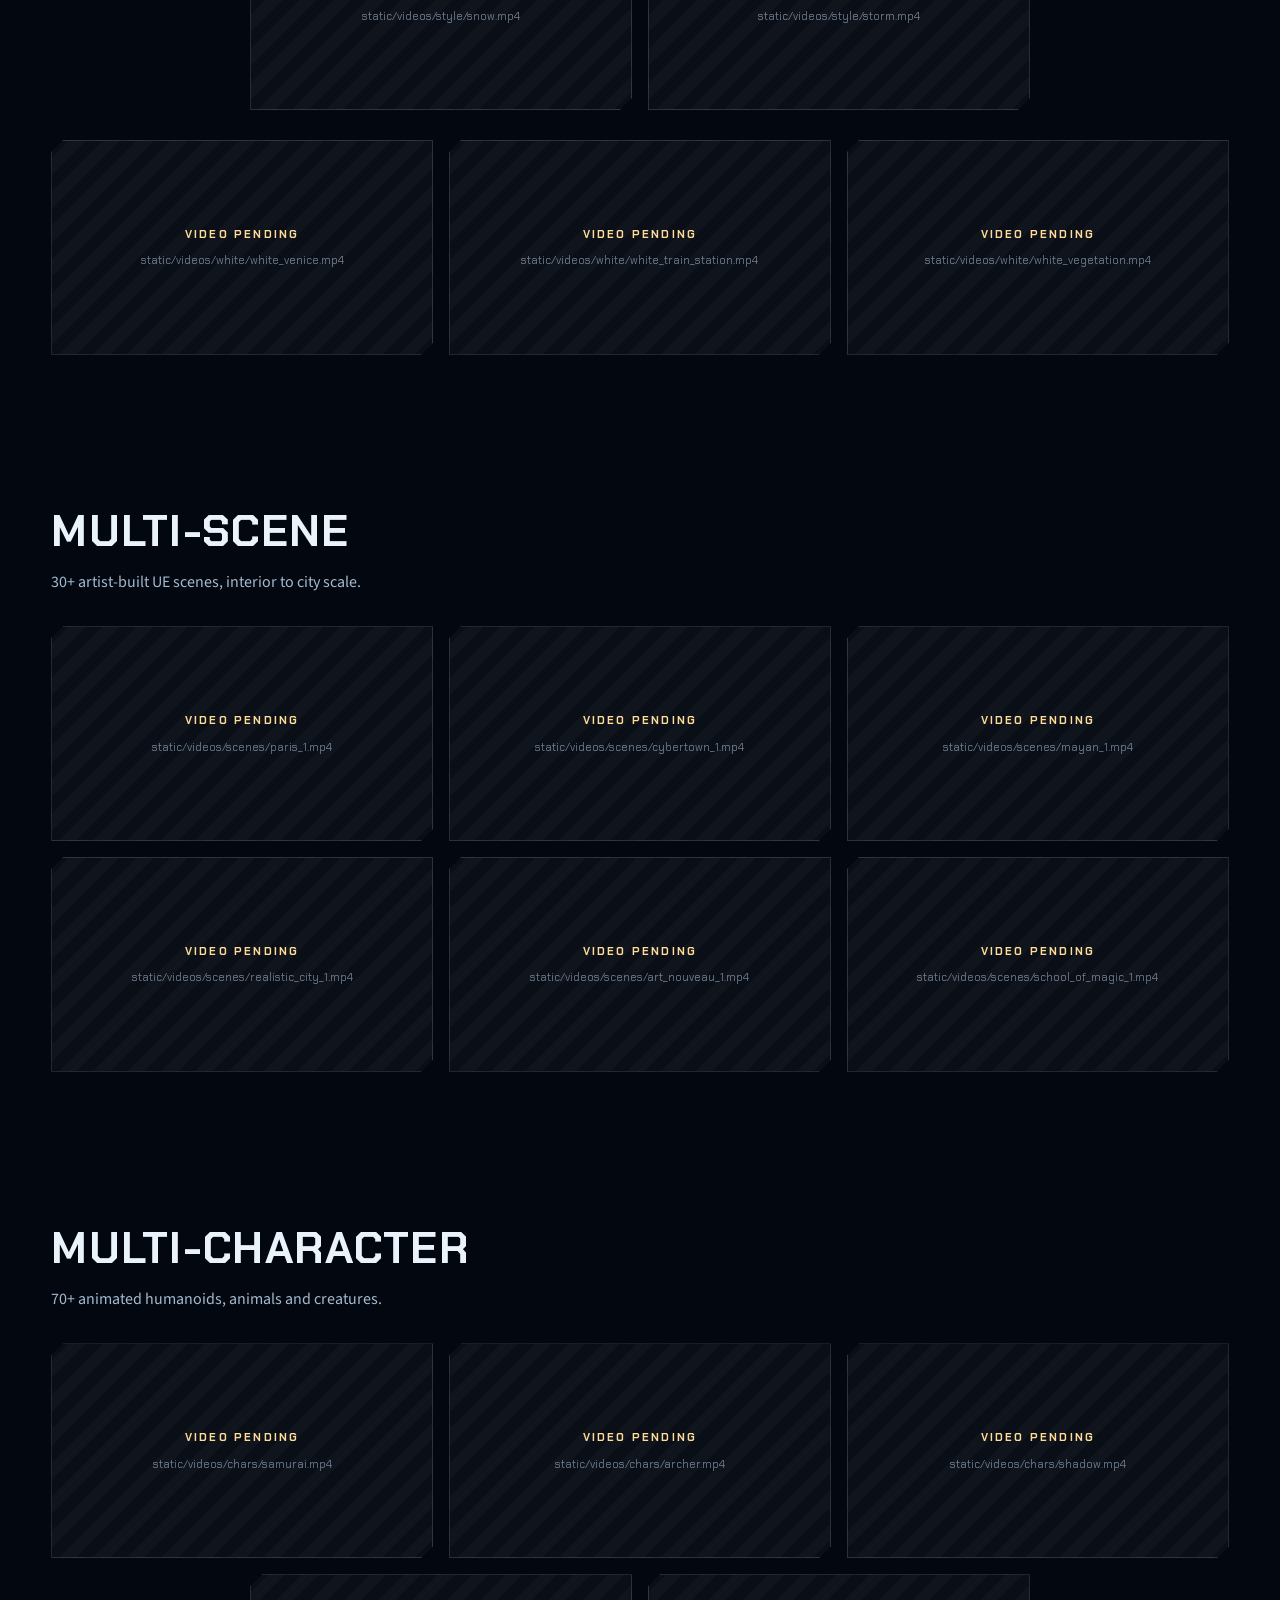
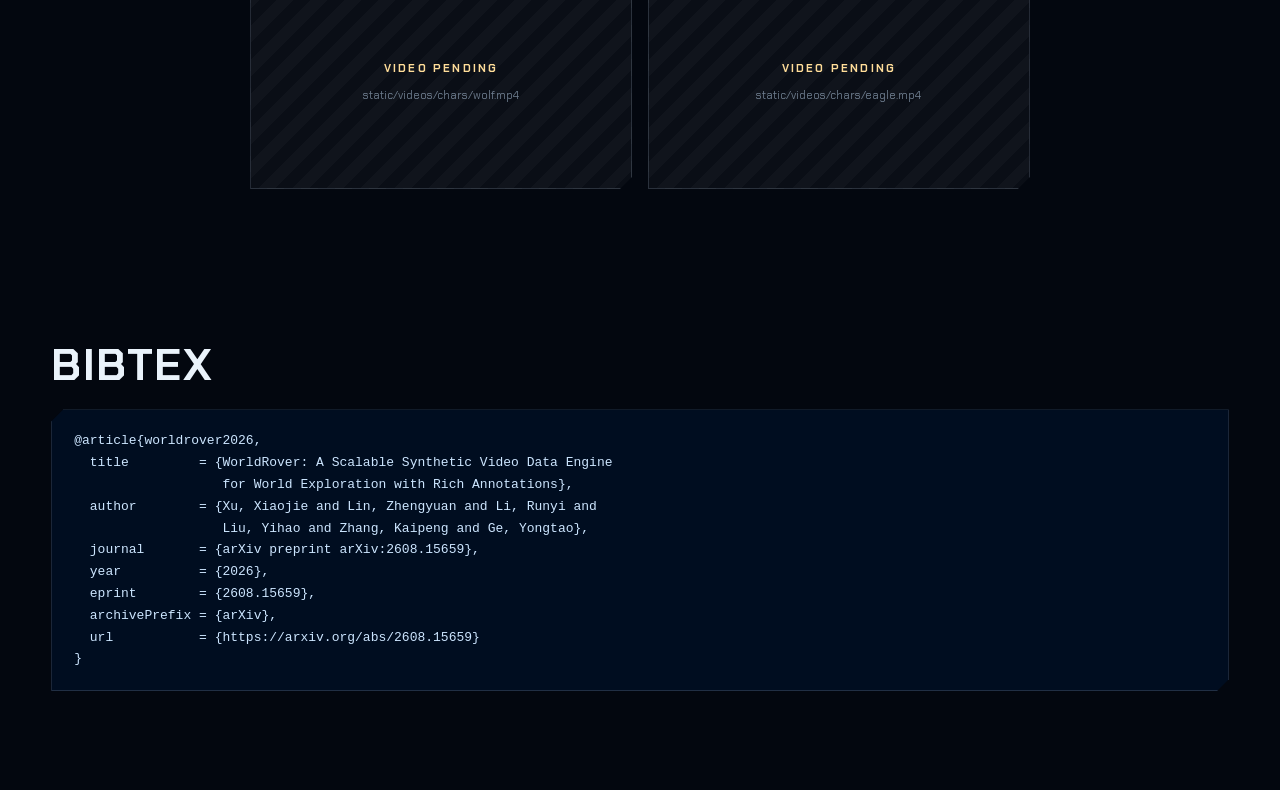
==== commit 63b336f1: "Spell out the author notes "Equal" and "Corresponding" on their own read as fragments; write "Equal " ====
--- a/index.html
+++ b/index.html
@@ -50,7 +50,7 @@
           Xiaojie Xu<sup>1,2,*</sup> &nbsp; Zhengyuan Lin<sup>1,2,*</sup> &nbsp; Runyi Li<sup>1,2</sup> &nbsp;
           Yihao Liu<sup>1</sup> &nbsp; Kaipeng Zhang<sup>1,†</sup> &nbsp; Yongtao Ge<sup>1,†</sup>
         </p>
-        <p class="hero-affil"><sup>1</sup> Alaya Lab · <sup>2</sup> The University of Tokyo · <sup>*</sup> Equal · <sup>†</sup> Corresponding</p>
+        <p class="hero-affil"><sup>1</sup> Alaya Lab · <sup>2</sup> The University of Tokyo · <sup>*</sup> Equal contribution · <sup>†</sup> Corresponding author</p>
 
         <div class="release-links">
           <div class="release-links__title">Resources</div>
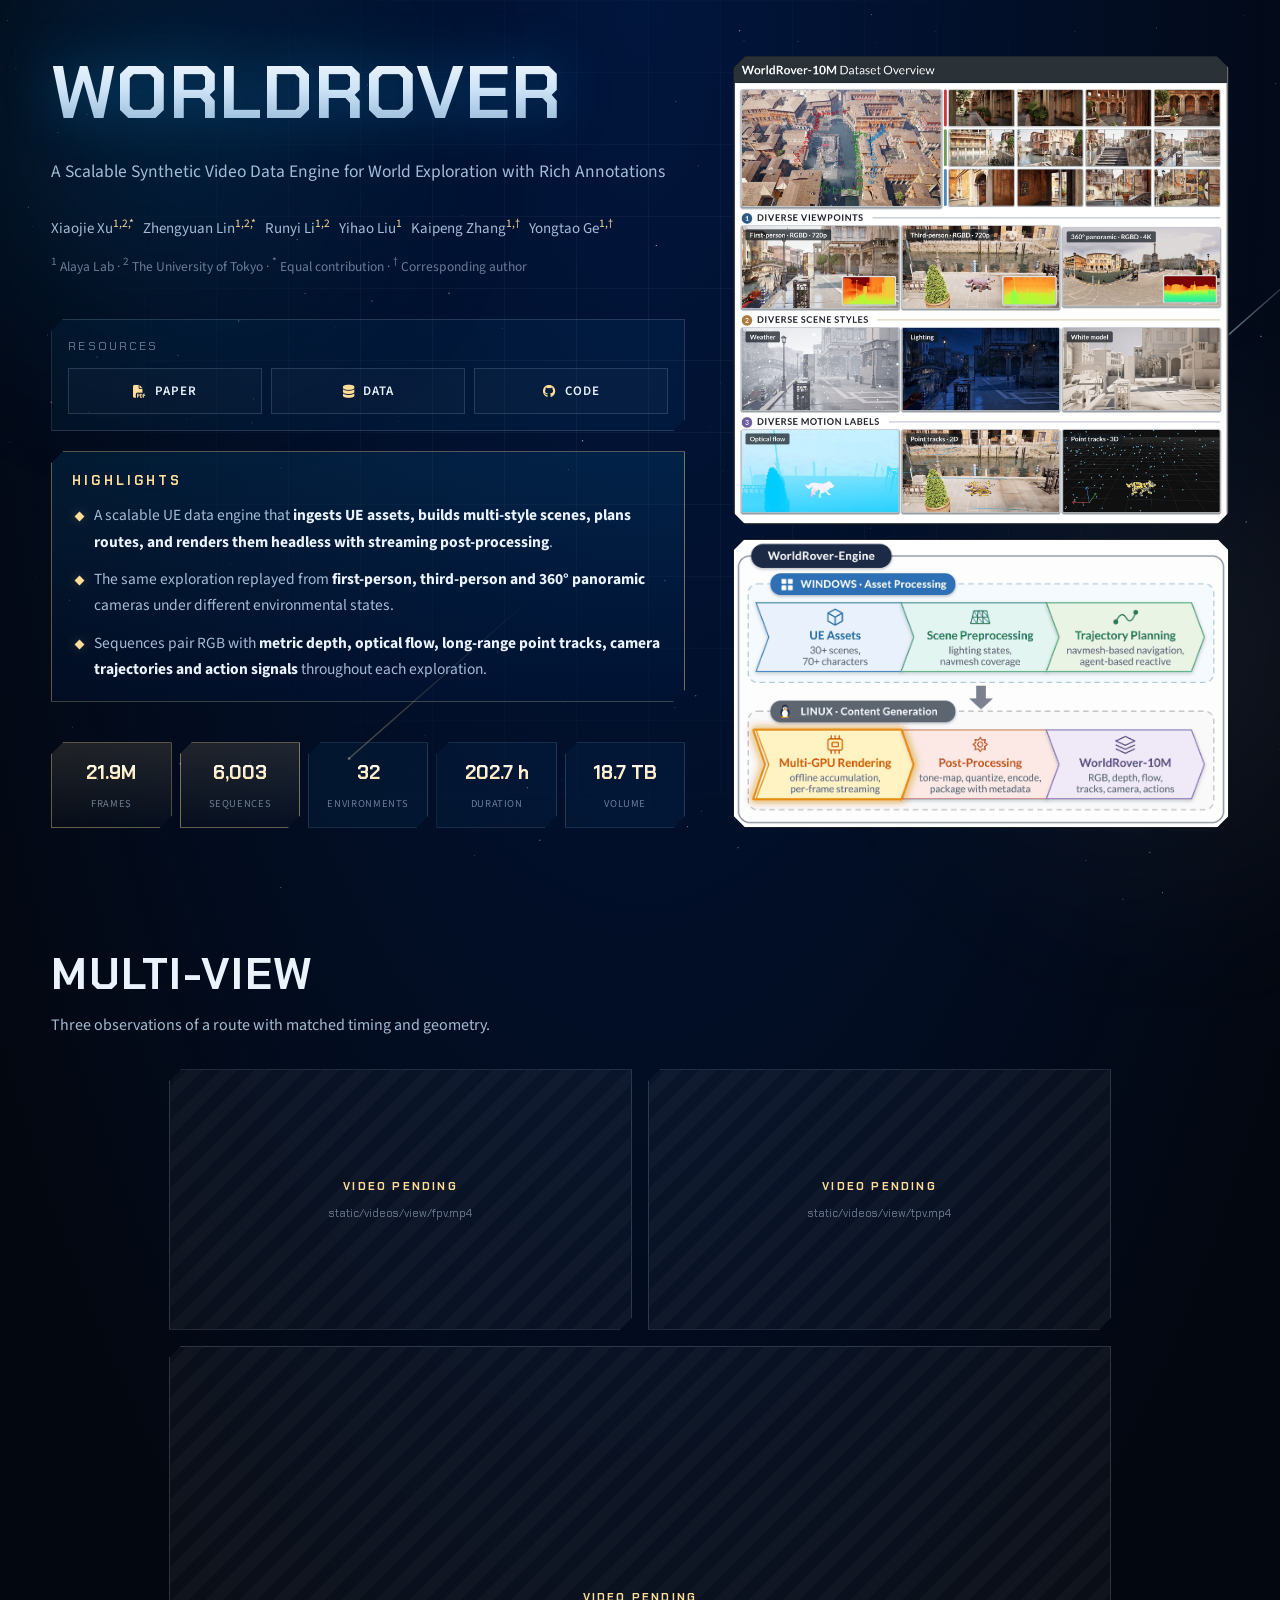
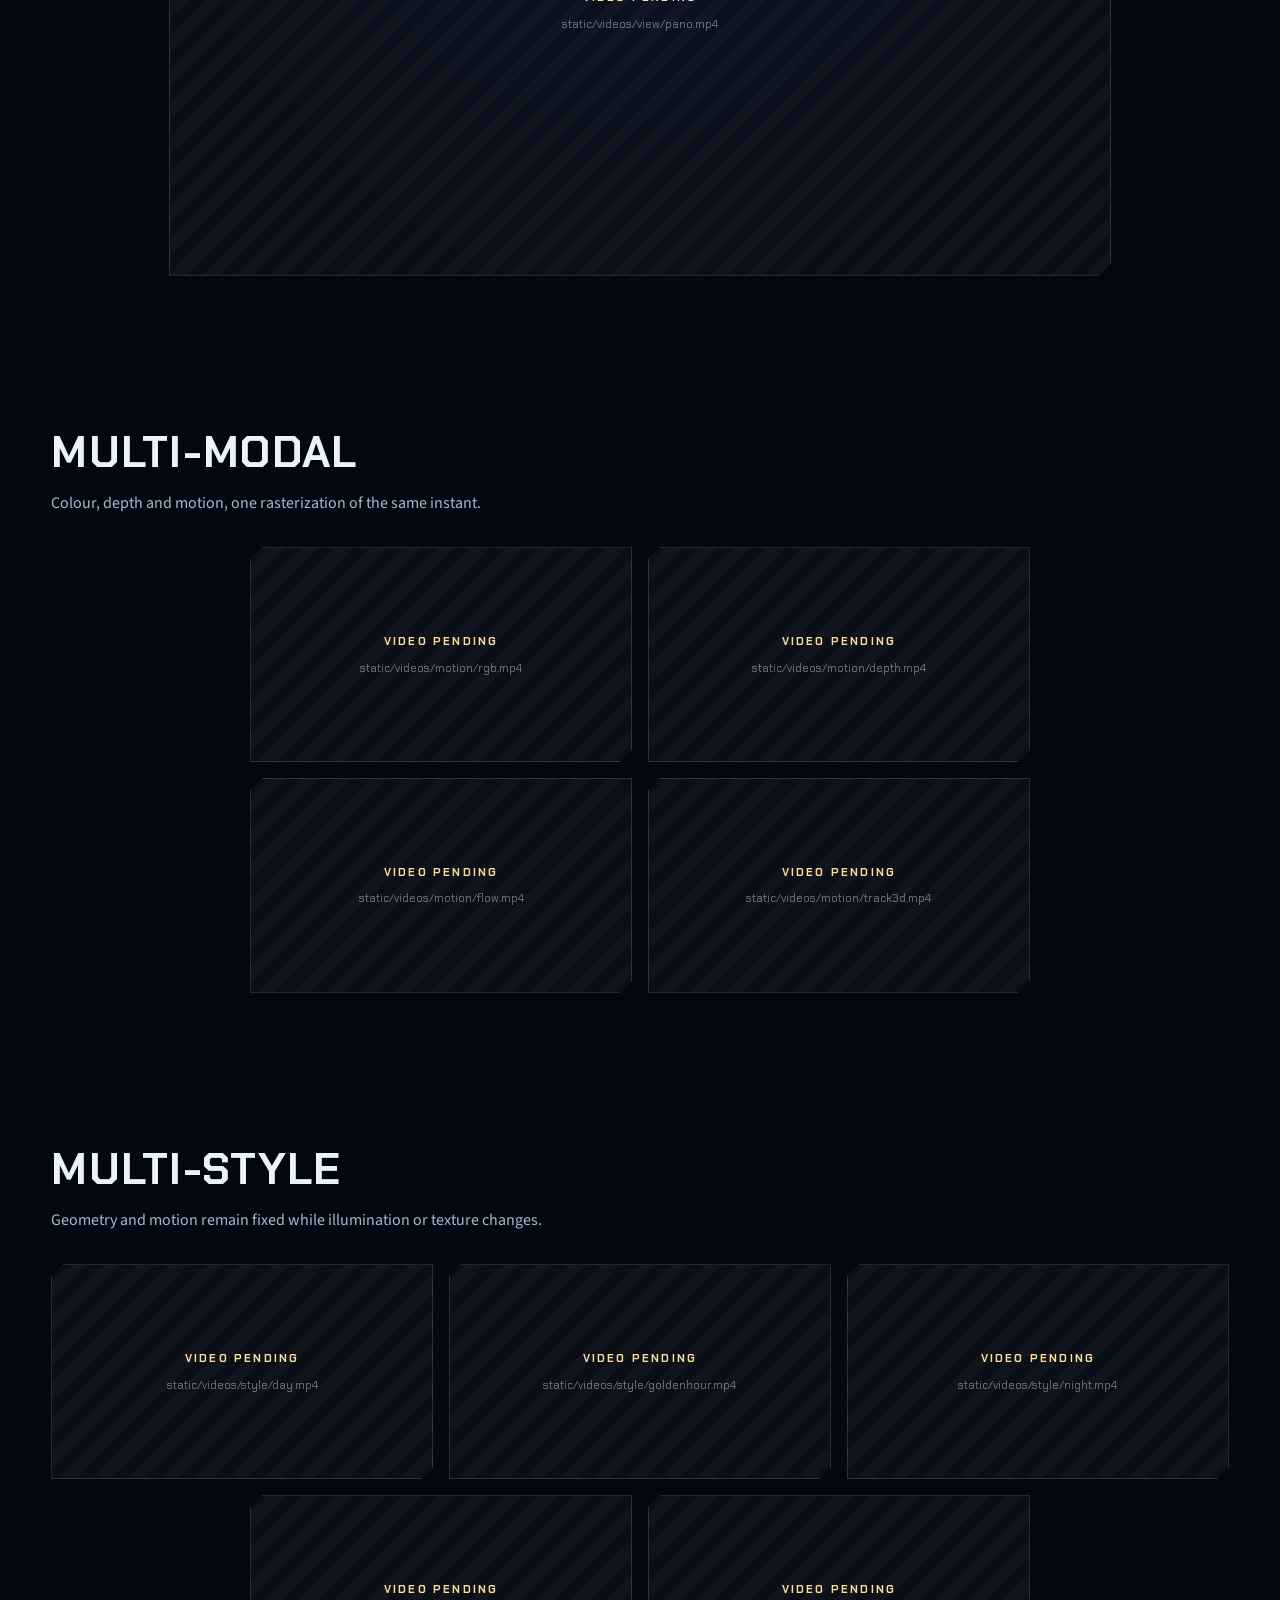
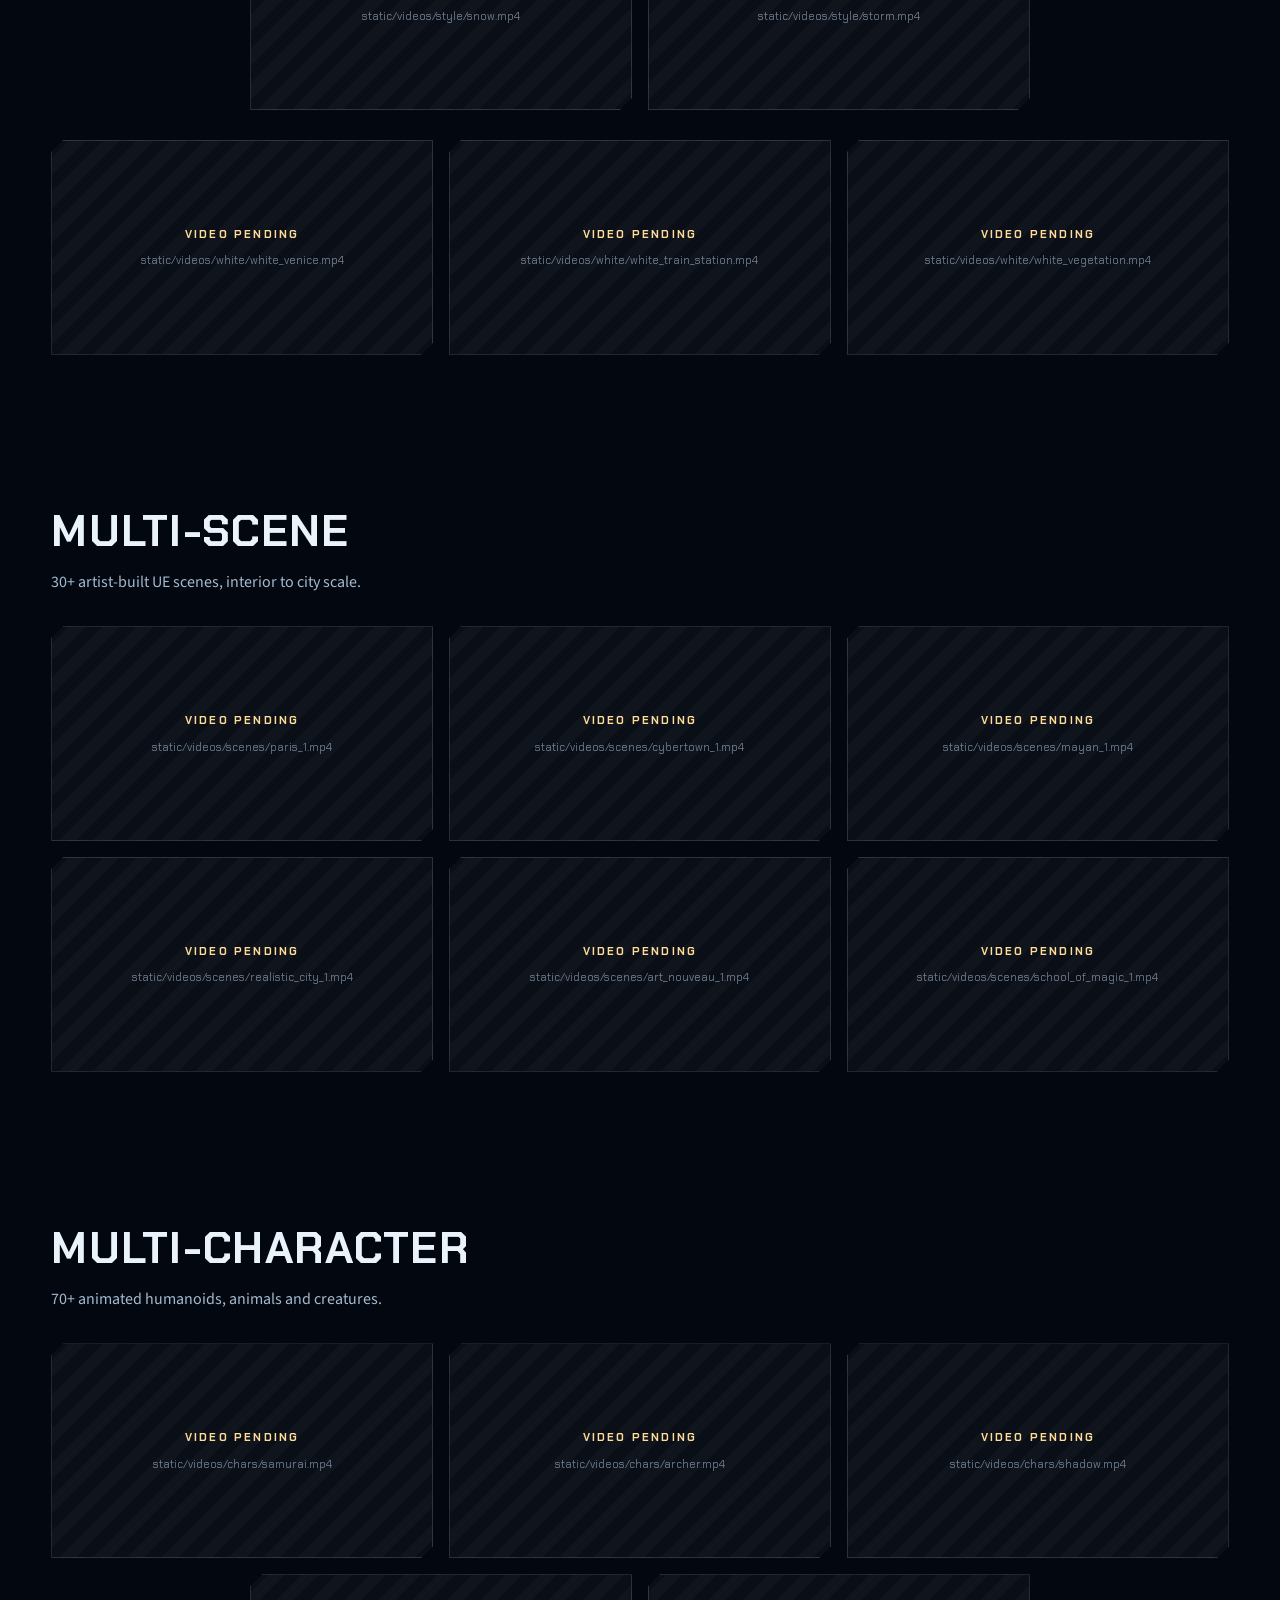
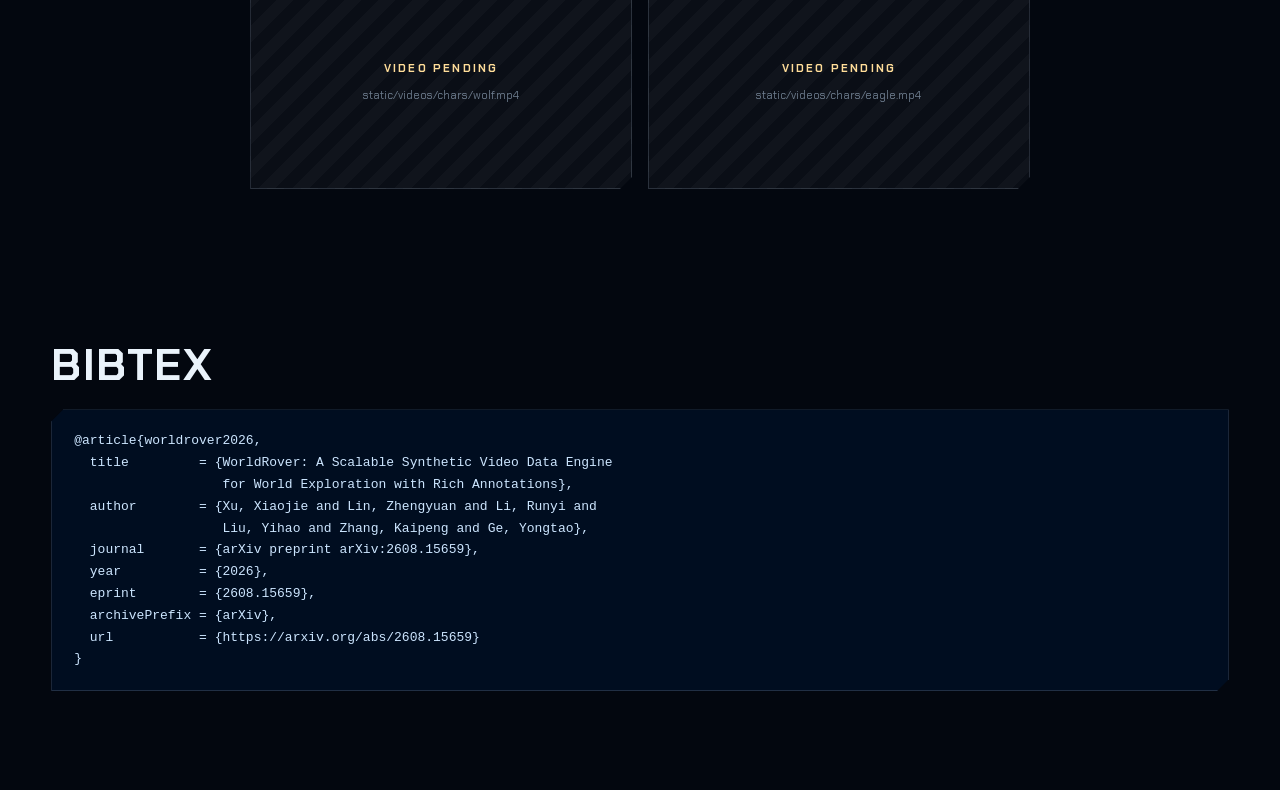
==== commit 111fe487: "docs: add the 6-scene and style releases, move to the AlayaLab namespace Two releases have shipped s" ====
--- a/index.html
+++ b/index.html
@@ -56,7 +56,7 @@
           <div class="release-links__title">Resources</div>
           <div class="release-links__grid">
             <a class="release-link" href="https://arxiv.org/abs/2608.15659" target="_blank" rel="noreferrer"><i class="fas fa-file-pdf"></i> Paper</a>
-            <a class="release-link" href="https://huggingface.co/datasets/xjxu21/WorldRover" target="_blank" rel="noreferrer"><i class="fas fa-database"></i> Data (preview)</a>
+            <a class="release-link" href="https://huggingface.co/collections/AlayaLab/worldrover-6ab4ee625ea9252fbae26a66" target="_blank" rel="noreferrer"><i class="fas fa-database"></i> Data</a>
             <a class="release-link" href="https://github.com/AlayaLab/WorldRover" target="_blank" rel="noreferrer"><i class="fab fa-github"></i> Code</a>
           </div>
         </div>
